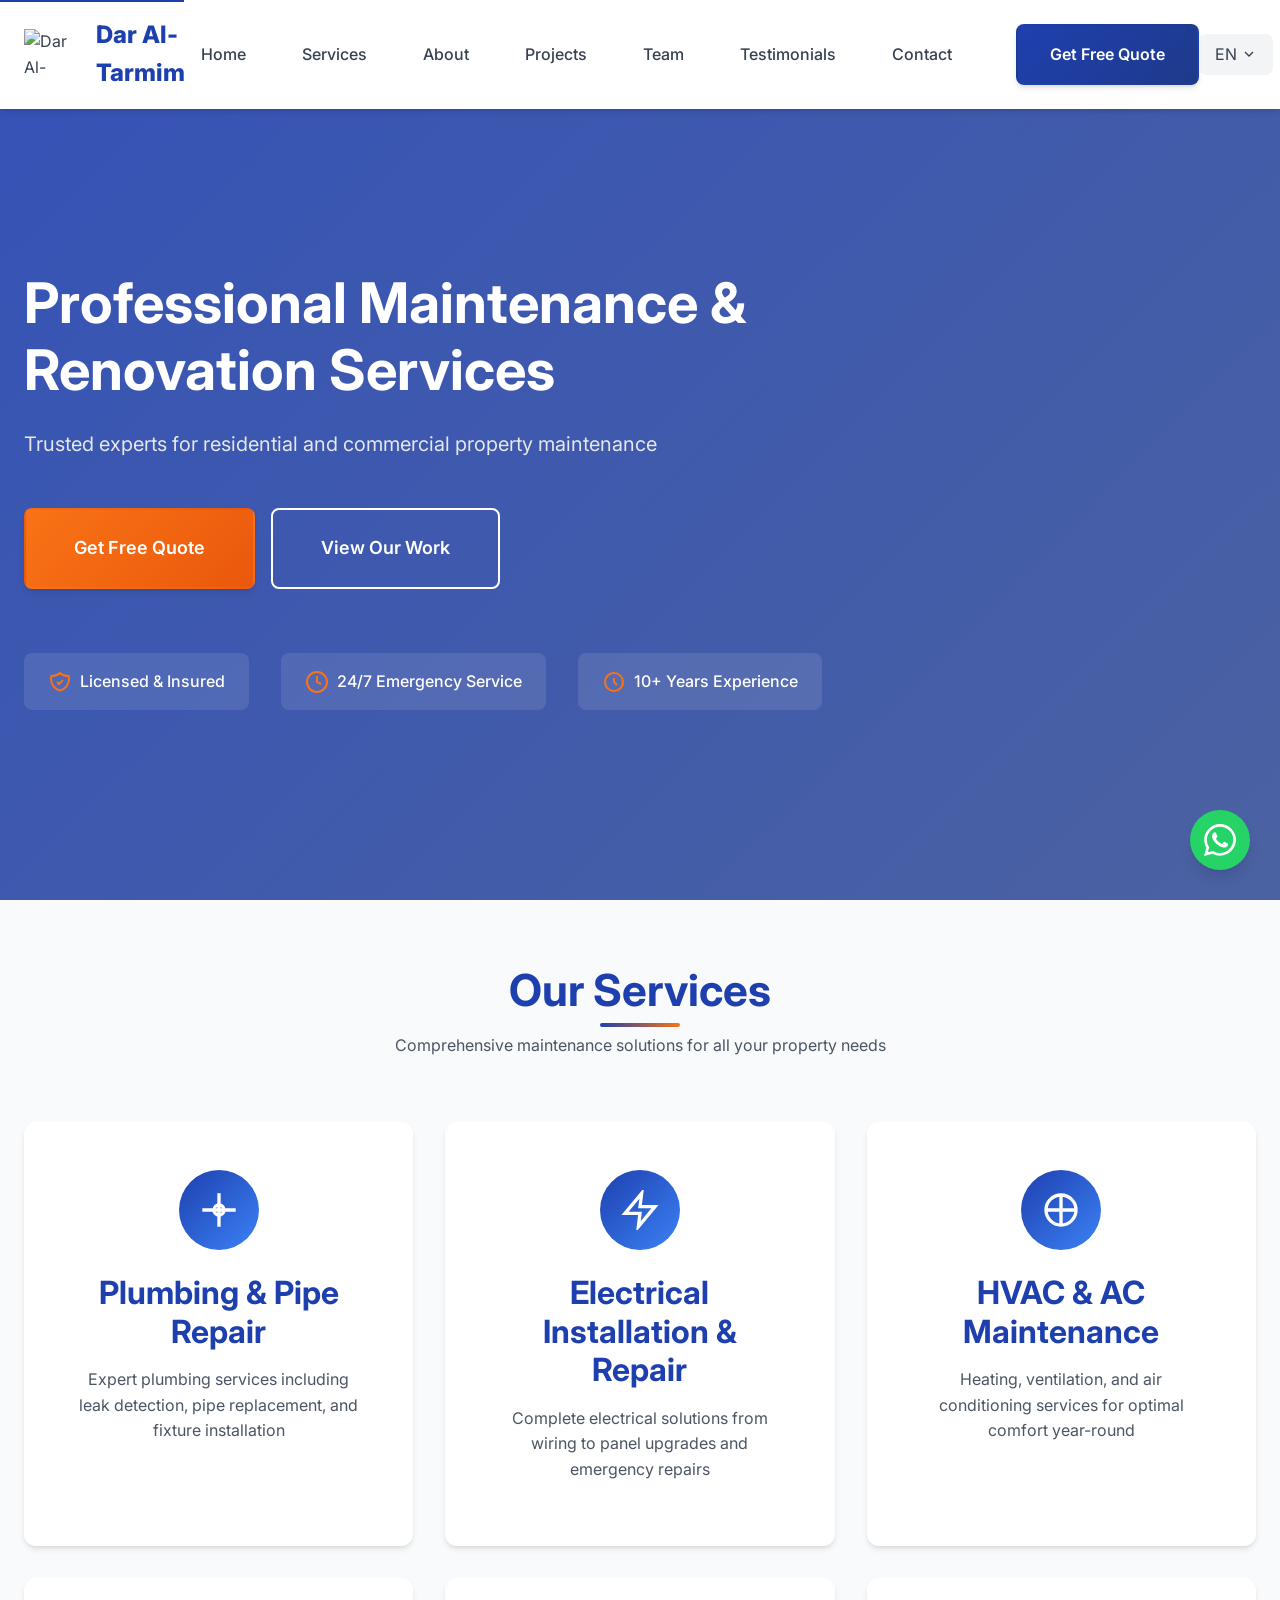
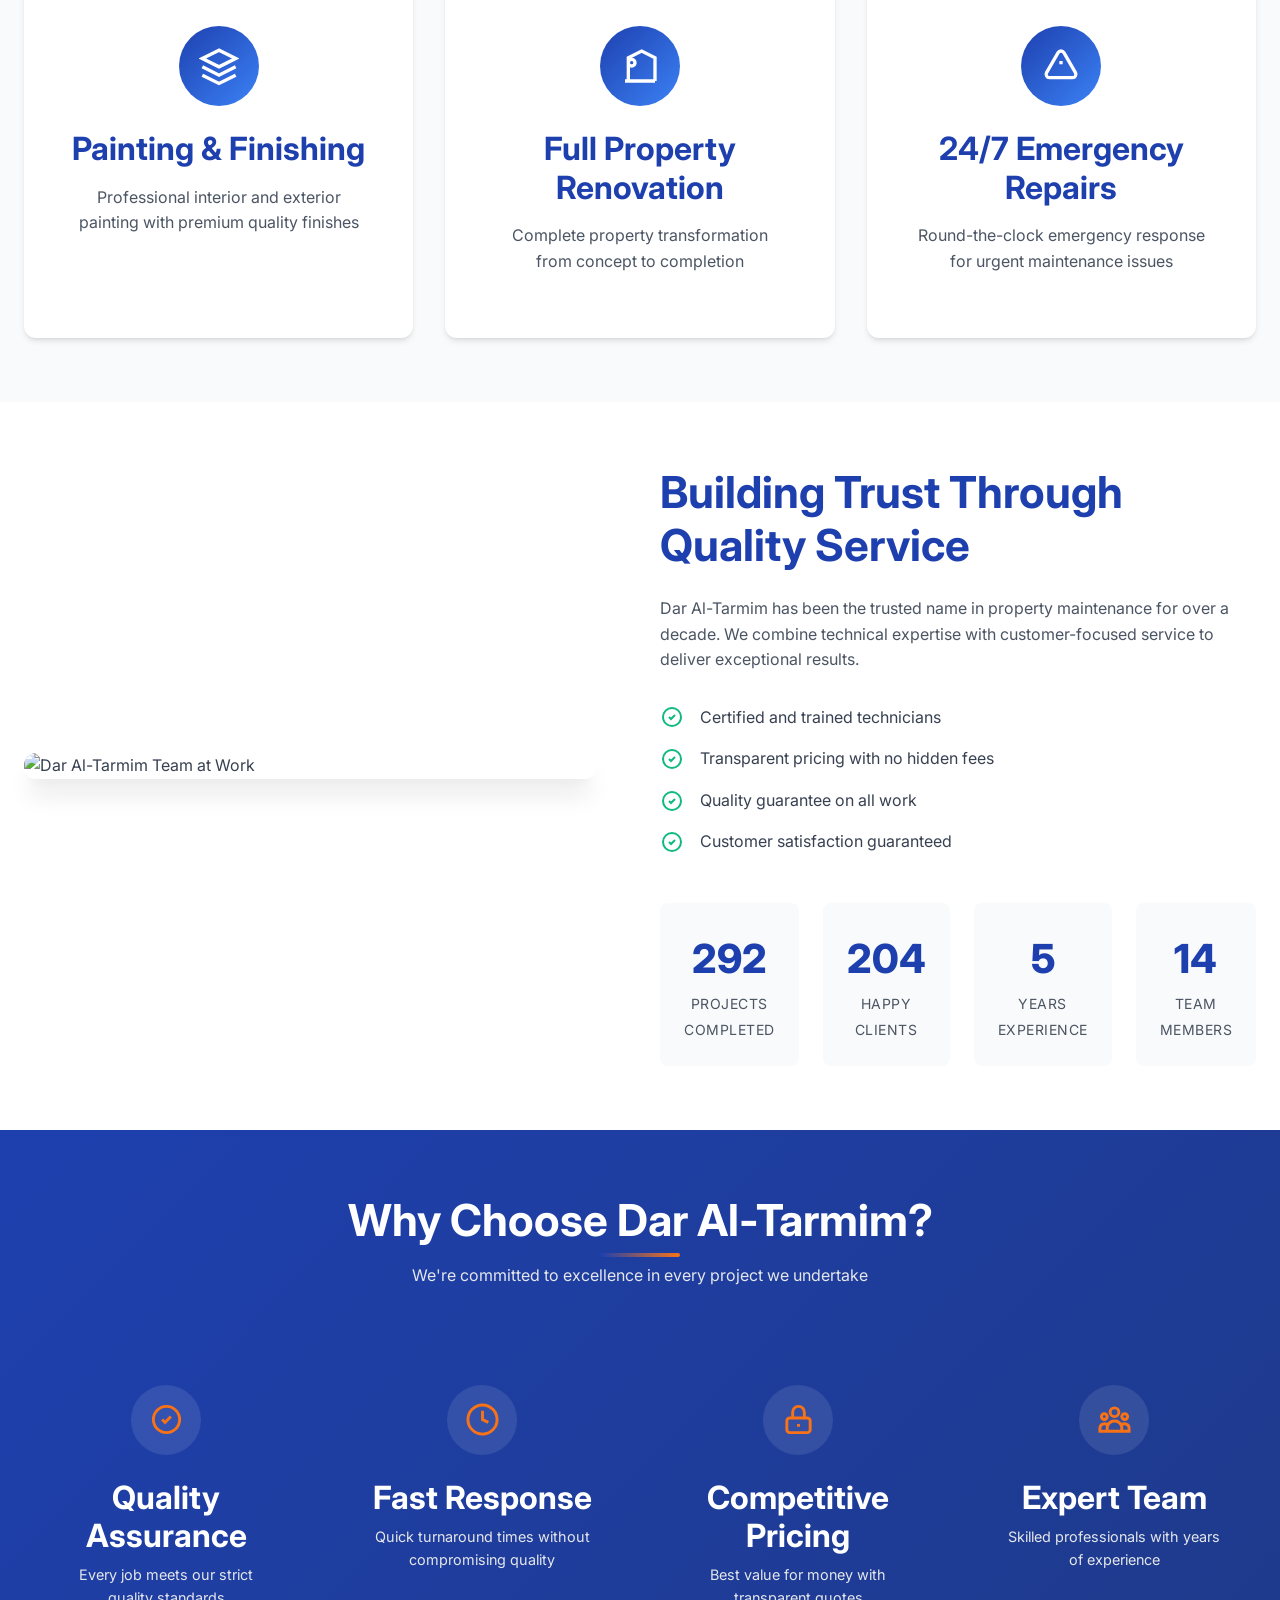
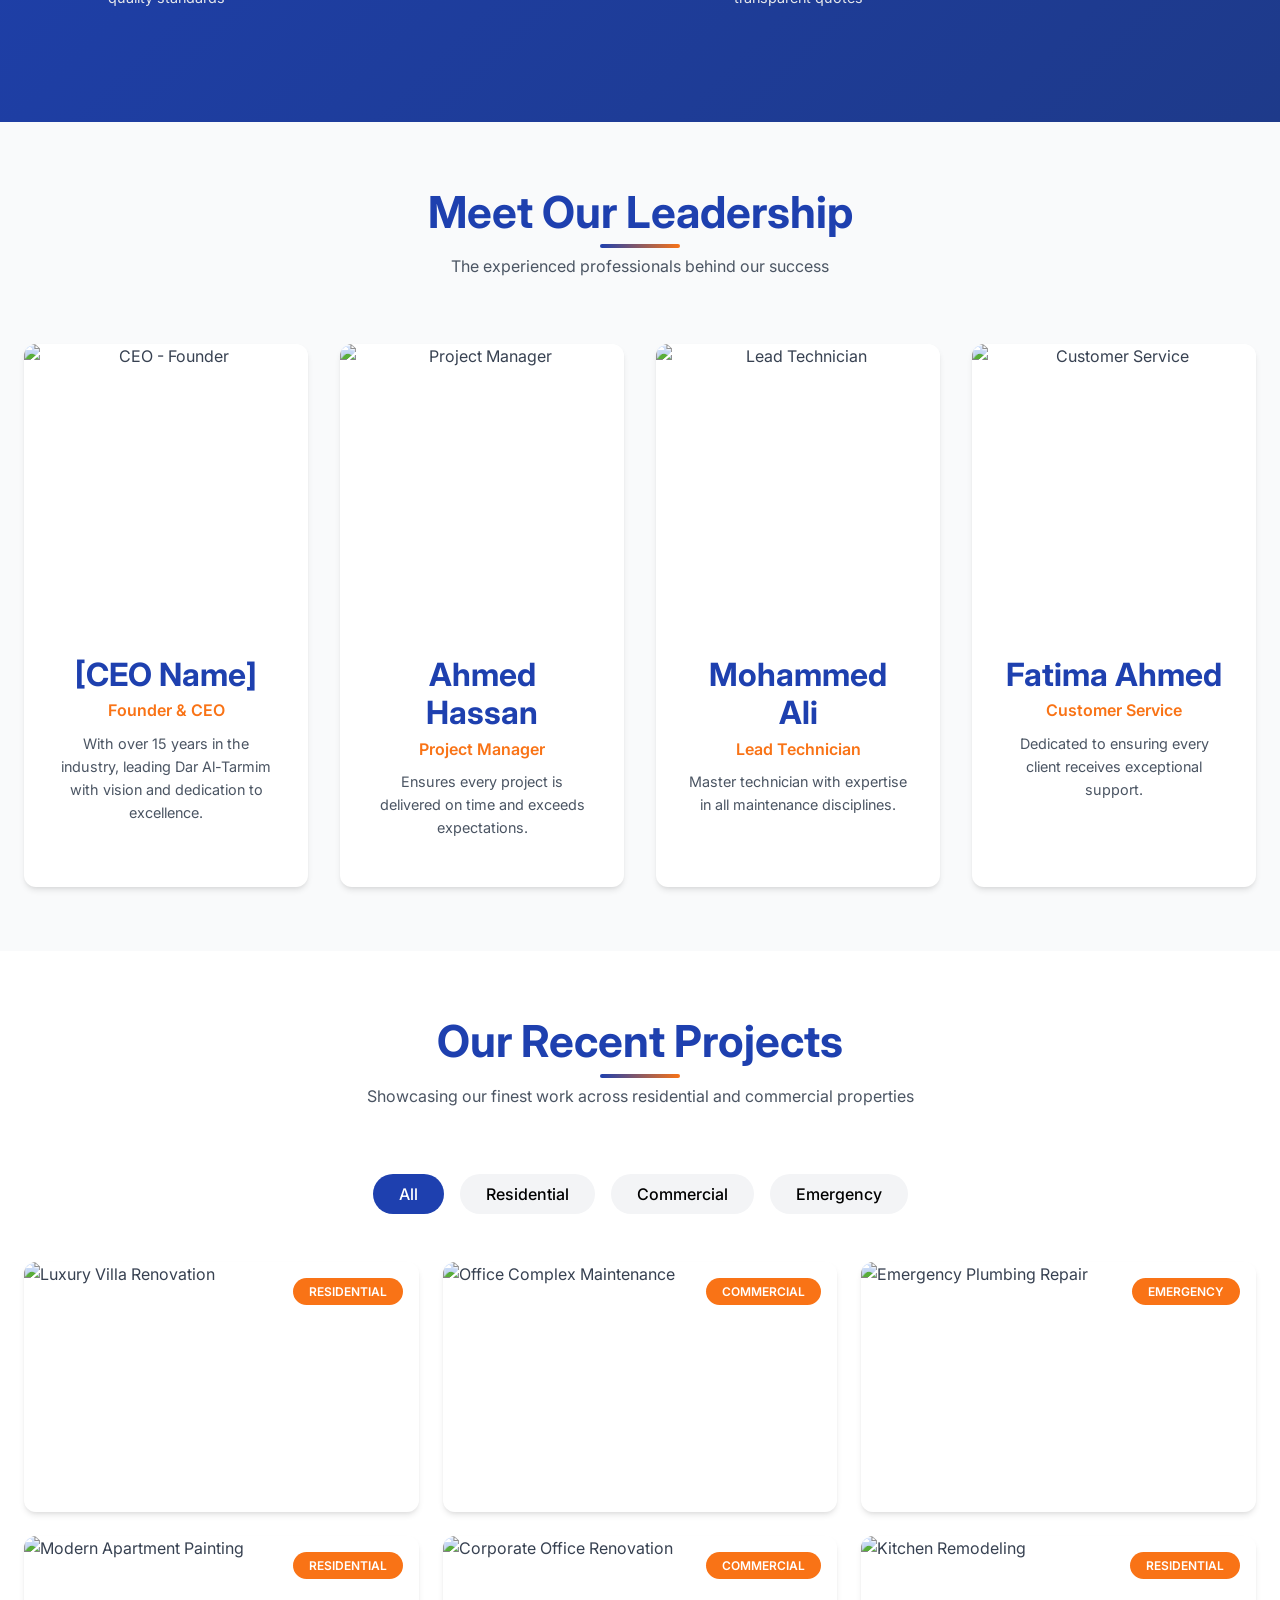
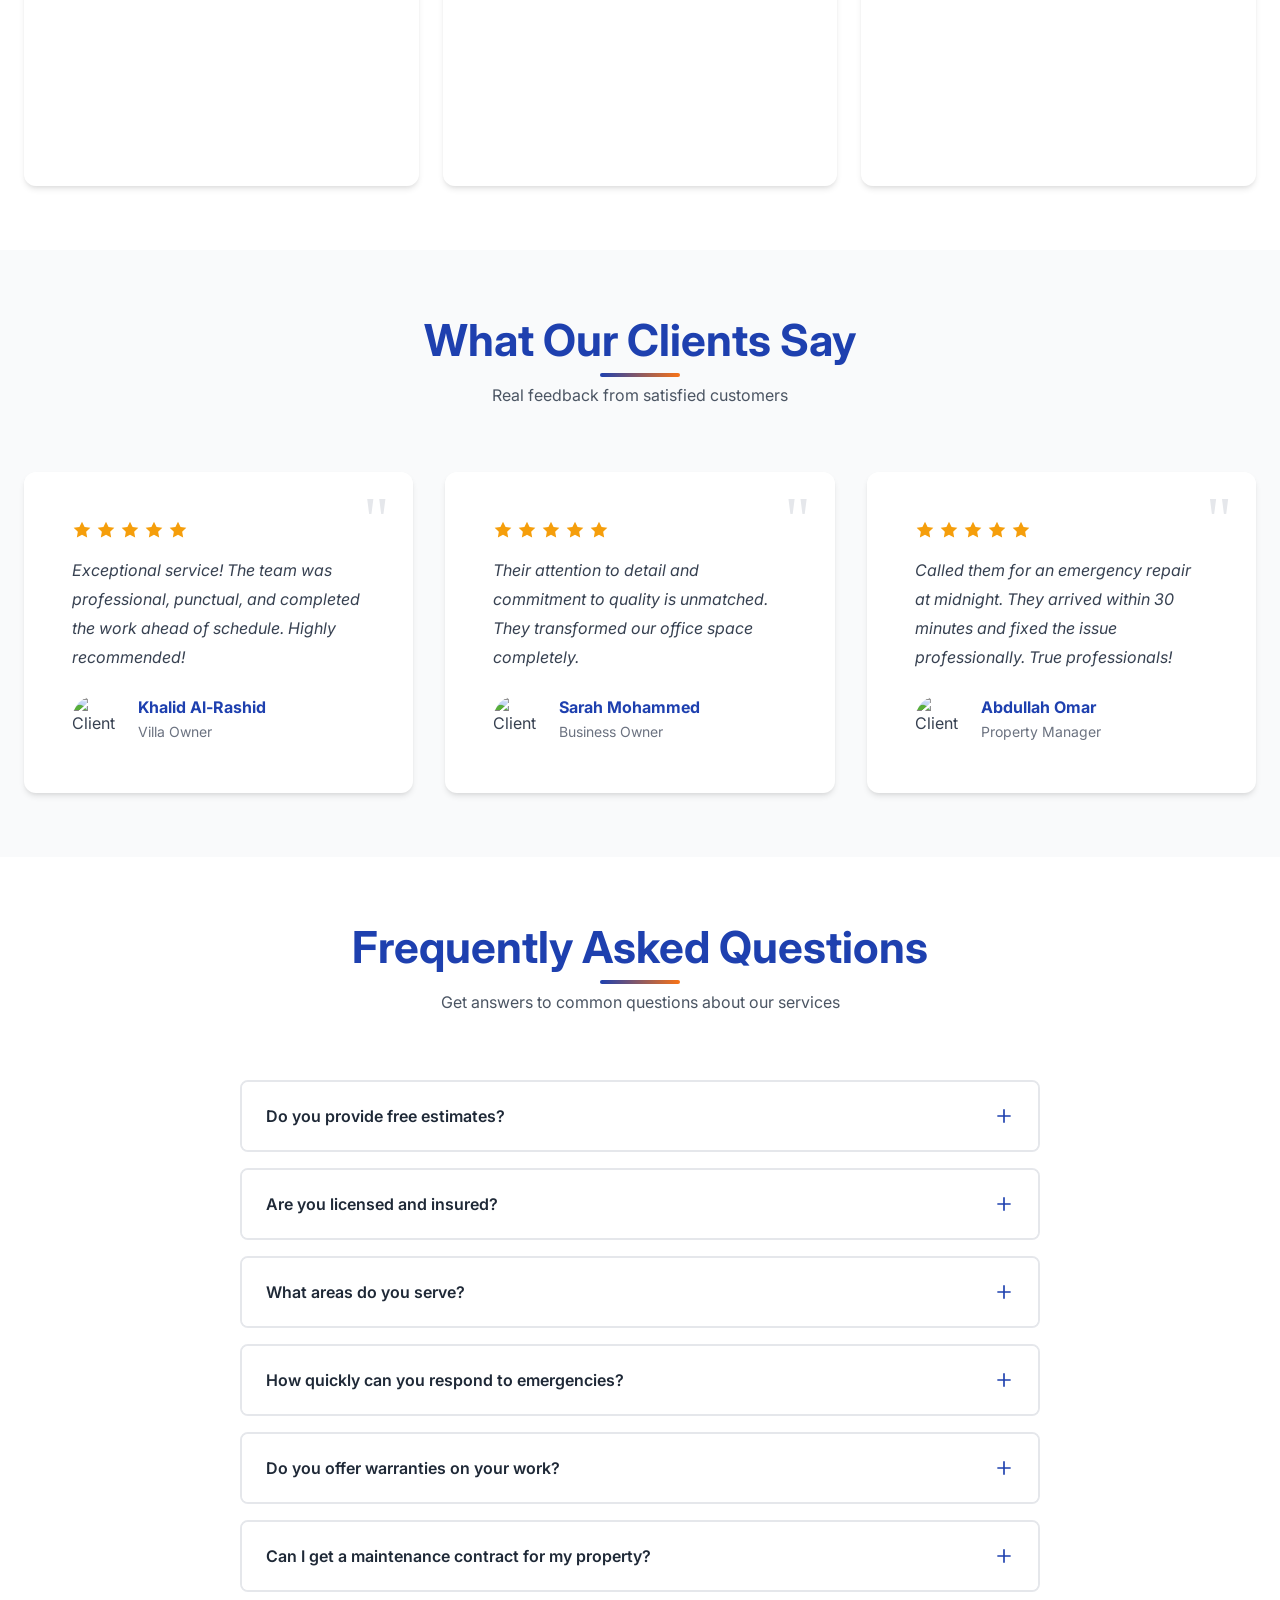
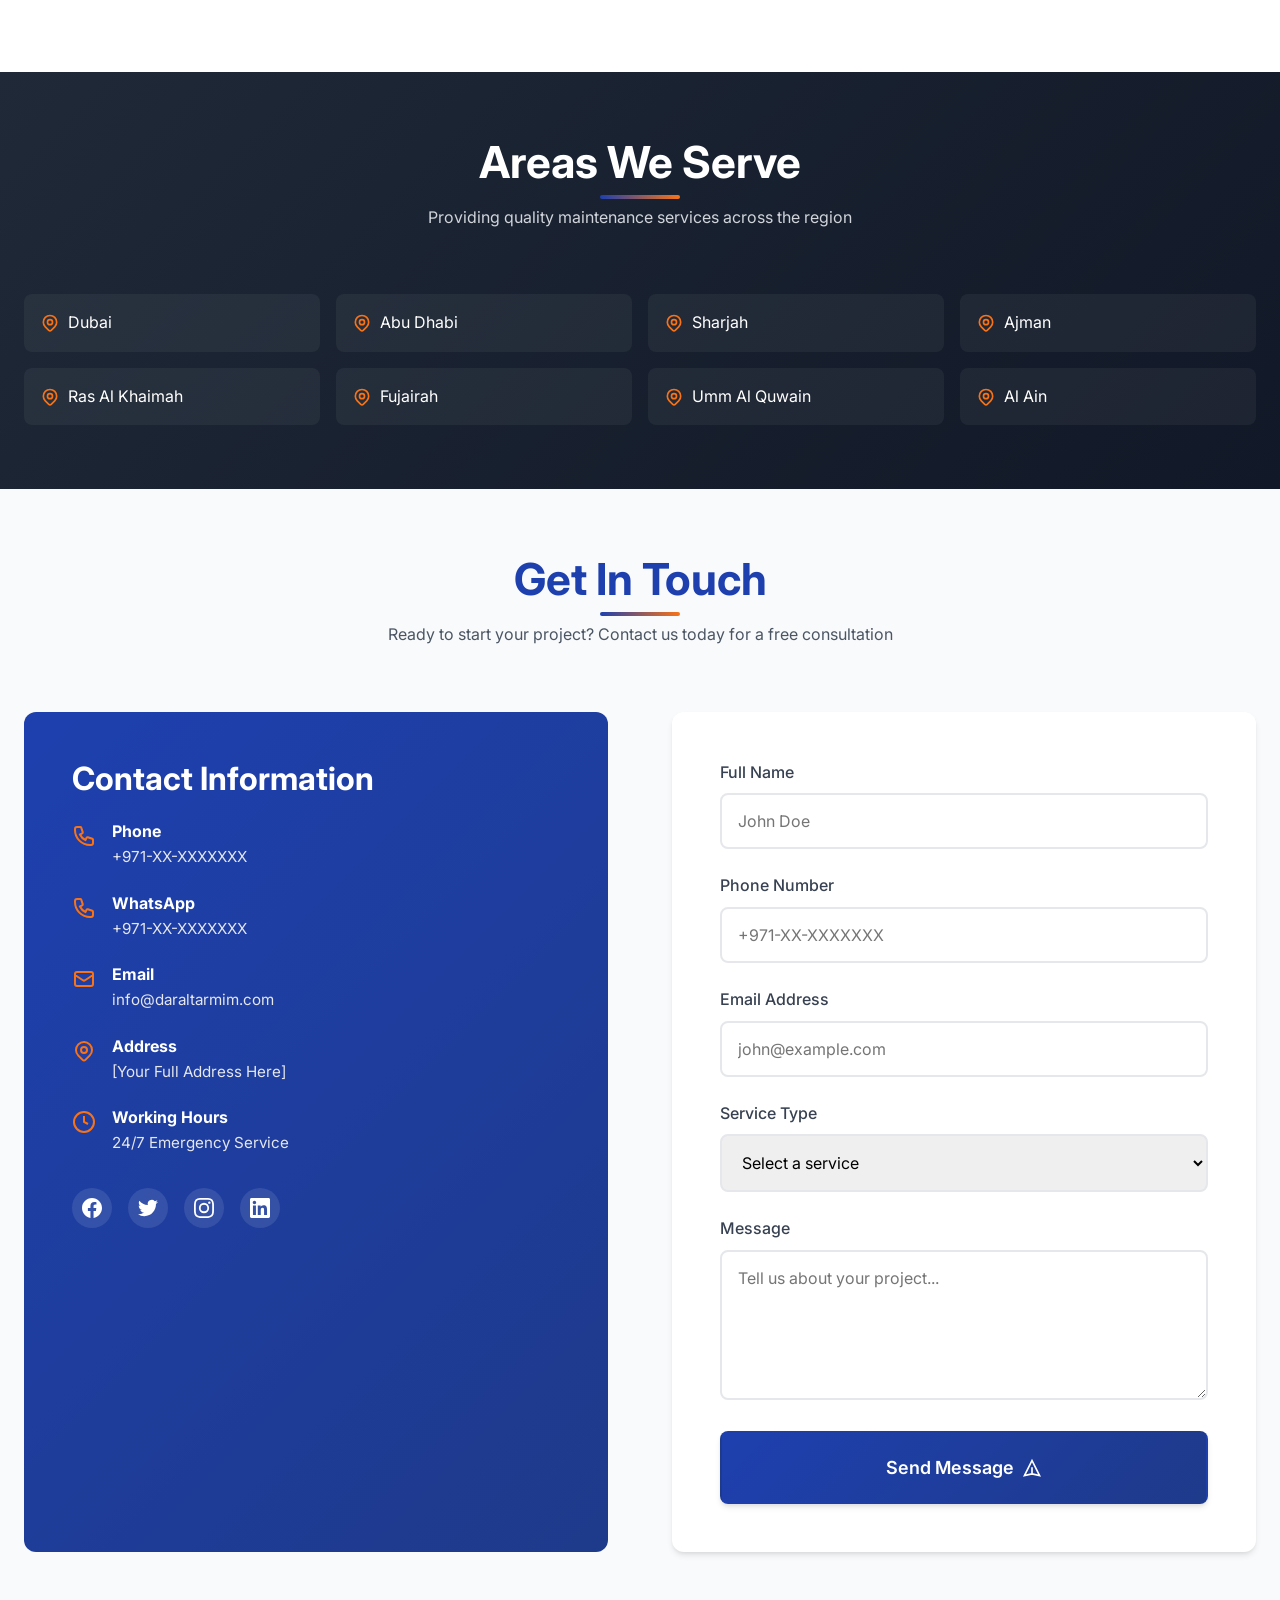
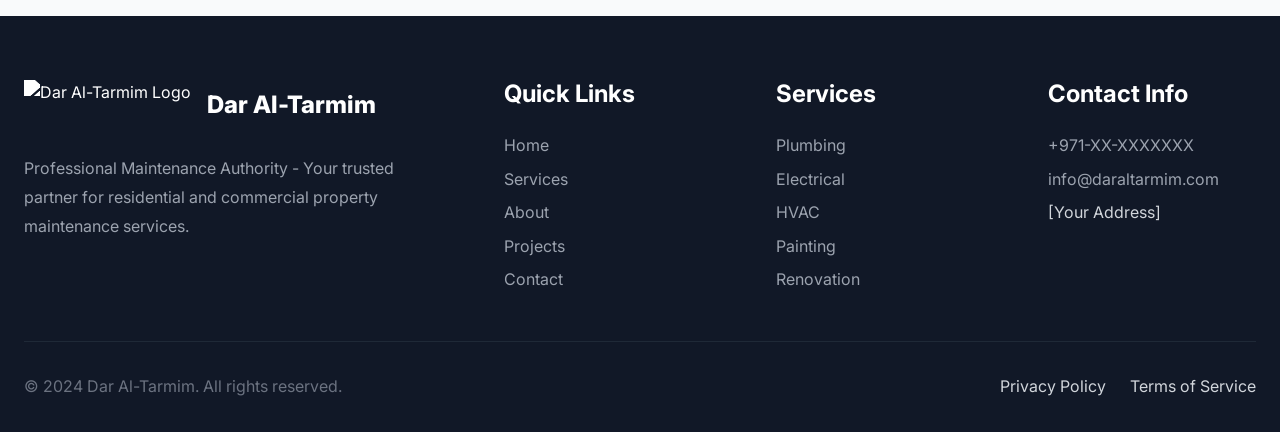
==== index.html @ 1b840344 "**Title:** Complete Dar Al-Tarmim Maintenance Website with Bilingual Support **Key features implemen" ====
<!DOCTYPE html>
<html lang="en" dir="ltr">
<head>
    <meta charset="UTF-8">
    <meta name="viewport" content="width=device-width, initial-scale=1.0">
    <meta http-equiv="X-UA-Compatible" content="IE=edge">
    
    <!-- SEO Meta Tags -->
    <title>Dar Al-Tarmim | Professional Maintenance Authority</title>
    <meta name="description" content="Expert residential & commercial maintenance services. Licensed, insured, 24/7 emergency repairs. Get your free quote today!">
    <meta name="keywords" content="maintenance, renovation, repair, plumbing, electrical, HVAC, painting, property maintenance, Dubai, UAE">
    <meta name="author" content="Dar Al-Tarmim">
    <meta name="robots" content="index, follow">
    
    <!-- Open Graph Meta Tags -->
    <meta property="og:title" content="Dar Al-Tarmim | Professional Maintenance Authority">
    <meta property="og:description" content="Expert residential & commercial maintenance services. Licensed, insured, 24/7 emergency repairs.">
    <meta property="og:type" content="website">
    <meta property="og:url" content="https://daraltarmim.com">
    <meta property="og:image" content="https://images.unsplash.com/photo-1600585154340-be6161a56a0c?w=1200">
    
    <!-- Twitter Card Meta Tags -->
    <meta name="twitter:card" content="summary_large_image">
    <meta name="twitter:title" content="Dar Al-Tarmim | Professional Maintenance Authority">
    <meta name="twitter:description" content="Expert residential & commercial maintenance services. Licensed, insured, 24/7 emergency repairs.">
    <meta name="twitter:image" content="https://images.unsplash.com/photo-1600585154340-be6161a56a0c?w=1200">
    
    <!-- Preconnect to external domains -->
    <link rel="preconnect" href="https://fonts.googleapis.com">
    <link rel="preconnect" href="https://fonts.gstatic.com" crossorigin>
    <link rel="preconnect" href="https://images.unsplash.com">
    
    <!-- Google Fonts -->
    <link href="https://fonts.googleapis.com/css2?family=Inter:wght@300;400;500;600;700;800&family=Tajawal:wght@300;400;500;700;800&display=swap" rel="stylesheet">
    
    <!-- Schema.org Structured Data -->
    <script type="application/ld+json">
    {
        "@context": "https://schema.org",
        "@type": "HomeAndConstructionBusiness",
        "name": "Dar Al-Tarmim",
        "alternateName": "Professional Maintenance Authority",
        "url": "https://daraltarmim.com",
        "logo": "https://i.postimg.cc/SxJLs3RC/Muhrobeen.png",
        "image": "https://images.unsplash.com/photo-1600585154340-be6161a56a0c?w=1200",
        "description": "Expert residential & commercial maintenance services",
        "telephone": "+971-XX-XXXXXXX",
        "address": {
            "@type": "PostalAddress",
            "streetAddress": "[Your Address]",
            "addressLocality": "Dubai",
            "addressCountry": "AE"
        },
        "openingHours": "Mo-Su 00:00-23:59",
        "priceRange": "$$"
    }
    </script>
    
    <style>
        /* ============================================
           CSS CUSTOM PROPERTIES (VARIABLES)
           ============================================ */
        :root {
            /* Colors - Professional Blue & Orange Theme */
            --primary-blue: #1e40af;
            --primary-blue-dark: #1e3a8a;
            --primary-blue-light: #3b82f6;
            --accent-orange: #f97316;
            --accent-orange-dark: #ea580c;
            --accent-orange-light: #fb923c;
            
            /* Neutrals */
            --white: #ffffff;
            --gray-50: #f9fafb;
            --gray-100: #f3f4f6;
            --gray-200: #e5e7eb;
            --gray-300: #d1d5db;
            --gray-400: #9ca3af;
            --gray-500: #6b7280;
            --gray-600: #4b5563;
            --gray-700: #374151;
            --gray-800: #1f2937;
            --gray-900: #111827;
            
            /* Semantic Colors */
            --success: #10b981;
            --warning: #f59e0b;
            --error: #ef4444;
            --info: #3b82f6;
            
            /* Typography */
            --font-en: 'Inter', system-ui, -apple-system, sans-serif;
            --font-ar: 'Tajawal', sans-serif;
            
            /* Spacing */
            --spacing-xs: 0.25rem;
            --spacing-sm: 0.5rem;
            --spacing-md: 1rem;
            --spacing-lg: 1.5rem;
            --spacing-xl: 2rem;
            --spacing-2xl: 3rem;
            --spacing-3xl: 4rem;
            
            /* Border Radius */
            --radius-sm: 0.25rem;
            --radius-md: 0.5rem;
            --radius-lg: 0.75rem;
            --radius-xl: 1rem;
            --radius-full: 9999px;
            
            /* Shadows */
            --shadow-sm: 0 1px 2px 0 rgba(0, 0, 0, 0.05);
            --shadow-md: 0 4px 6px -1px rgba(0, 0, 0, 0.1), 0 2px 4px -1px rgba(0, 0, 0, 0.06);
            --shadow-lg: 0 10px 15px -3px rgba(0, 0, 0, 0.1), 0 4px 6px -2px rgba(0, 0, 0, 0.05);
            --shadow-xl: 0 20px 25px -5px rgba(0, 0, 0, 0.1), 0 10px 10px -5px rgba(0, 0, 0, 0.04);
            
            /* Transitions */
            --transition-fast: 150ms ease;
            --transition-base: 300ms ease;
            --transition-slow: 500ms ease;
            
            /* Z-index layers */
            --z-dropdown: 1000;
            --z-sticky: 1020;
            --z-fixed: 1030;
            --z-modal-backdrop: 1040;
            --z-modal: 1050;
            --z-popover: 1060;
            --z-tooltip: 1070;
        }
        
        /* ============================================
           RESET & BASE STYLES
           ============================================ */
        *, *::before, *::after {
            box-sizing: border-box;
            margin: 0;
            padding: 0;
        }
        
        html {
            scroll-behavior: smooth;
            font-size: 16px;
            -webkit-text-size-adjust: 100%;
        }
        
        body {
            font-family: var(--font-en);
            line-height: 1.6;
            color: var(--gray-700);
            background-color: var(--white);
            overflow-x: hidden;
        }
        
        [dir="rtl"] body {
            font-family: var(--font-ar);
        }
        
        img {
            max-width: 100%;
            height: auto;
            display: block;
        }
        
        a {
            text-decoration: none;
            color: inherit;
            transition: color var(--transition-fast);
        }
        
        ul, ol {
            list-style: none;
        }
        
        button, input, textarea, select {
            font-family: inherit;
            font-size: inherit;
        }
        
        /* ============================================
           UTILITY CLASSES
           ============================================ */
        .container {
            width: 100%;
            max-width: 1280px;
            margin: 0 auto;
            padding: 0 var(--spacing-lg);
        }
        
        .section-padding {
            padding: var(--spacing-3xl) 0;
        }
        
        .text-center { text-align: center; }
        .text-left { text-align: left; }
        .text-right { text-align: right; }
        
        [dir="rtl"] .text-left { text-align: right; }
        [dir="rtl"] .text-right { text-align: left; }
        
        .flex { display: flex; }
        .flex-col { flex-direction: column; }
        .items-center { align-items: center; }
        .justify-center { justify-content: center; }
        .justify-between { justify-content: space-between; }
        .gap-sm { gap: var(--spacing-sm); }
        .gap-md { gap: var(--spacing-md); }
        .gap-lg { gap: var(--spacing-lg); }
        .gap-xl { gap: var(--spacing-xl); }
        
        .grid { display: grid; }
        .grid-cols-1 { grid-template-columns: repeat(1, 1fr); }
        .grid-cols-2 { grid-template-columns: repeat(2, 1fr); }
        .grid-cols-3 { grid-template-columns: repeat(3, 1fr); }
        .grid-cols-4 { grid-template-columns: repeat(4, 1fr); }
        
        @media (min-width: 768px) {
            .md\:grid-cols-2 { grid-template-columns: repeat(2, 1fr); }
            .md\:grid-cols-3 { grid-template-columns: repeat(3, 1fr); }
        }
        
        @media (min-width: 1024px) {
            .lg\:grid-cols-3 { grid-template-columns: repeat(3, 1fr); }
            .lg\:grid-cols-4 { grid-template-columns: repeat(4, 1fr); }
        }
        
        /* ============================================
           TYPOGRAPHY
           ============================================ */
        h1, h2, h3, h4, h5, h6 {
            font-weight: 700;
            line-height: 1.2;
            color: var(--gray-900);
            margin-bottom: var(--spacing-md);
        }
        
        h1 { font-size: clamp(2rem, 5vw, 3.5rem); }
        h2 { font-size: clamp(1.75rem, 4vw, 2.75rem); }
        h3 { font-size: clamp(1.5rem, 3vw, 2rem); }
        h4 { font-size: clamp(1.25rem, 2vw, 1.5rem); }
        
        p {
            margin-bottom: var(--spacing-md);
            color: var(--gray-600);
        }
        
        .section-title {
            text-align: center;
            margin-bottom: var(--spacing-3xl);
        }
        
        .section-title h2 {
            color: var(--primary-blue);
            position: relative;
            display: inline-block;
        }
        
        .section-title h2::after {
            content: '';
            position: absolute;
            bottom: -10px;
            left: 50%;
            transform: translateX(-50%);
            width: 80px;
            height: 4px;
            background: linear-gradient(90deg, var(--primary-blue), var(--accent-orange));
            border-radius: var(--radius-full);
        }
        
        [dir="rtl"] .section-title h2::after {
            left: 50%;
            transform: translateX(-50%);
        }
        
        /* ============================================
           BUTTONS
           ============================================ */
        .btn {
            display: inline-flex;
            align-items: center;
            justify-content: center;
            gap: var(--spacing-sm);
            padding: var(--spacing-md) var(--spacing-xl);
            font-weight: 600;
            border-radius: var(--radius-md);
            border: 2px solid transparent;
            cursor: pointer;
            transition: all var(--transition-base);
            white-space: nowrap;
        }
        
        .btn-primary {
            background: linear-gradient(135deg, var(--primary-blue), var(--primary-blue-dark));
            color: var(--white);
            box-shadow: var(--shadow-md);
        }
        
        .btn-primary:hover {
            background: linear-gradient(135deg, var(--primary-blue-dark), var(--primary-blue));
            transform: translateY(-2px);
            box-shadow: var(--shadow-lg);
        }
        
        .btn-secondary {
            background: linear-gradient(135deg, var(--accent-orange), var(--accent-orange-dark));
            color: var(--white);
            box-shadow: var(--shadow-md);
        }
        
        .btn-secondary:hover {
            background: linear-gradient(135deg, var(--accent-orange-dark), var(--accent-orange));
            transform: translateY(-2px);
            box-shadow: var(--shadow-lg);
        }
        
        .btn-outline {
            background: transparent;
            border-color: var(--white);
            color: var(--white);
        }
        
        .btn-outline:hover {
            background: var(--white);
            color: var(--primary-blue);
        }
        
        .btn-lg {
            padding: var(--spacing-lg) var(--spacing-2xl);
            font-size: 1.125rem;
        }
        
        /* ============================================
           HEADER & NAVIGATION
           ============================================ */
        .header {
            position: fixed;
            top: 0;
            left: 0;
            right: 0;
            z-index: var(--z-sticky);
            background: var(--white);
            box-shadow: var(--shadow-md);
            transition: all var(--transition-base);
        }
        
        .header.scrolled {
            box-shadow: var(--shadow-lg);
        }
        
        .nav-container {
            display: flex;
            align-items: center;
            justify-content: space-between;
            padding: var(--spacing-md) var(--spacing-lg);
            max-width: 1280px;
            margin: 0 auto;
        }
        
        .logo {
            display: flex;
            align-items: center;
            gap: var(--spacing-md);
        }
        
        .logo img {
            height: 50px;
            width: auto;
        }
        
        .logo-text {
            font-size: 1.5rem;
            font-weight: 800;
            color: var(--primary-blue);
        }
        
        .nav-menu {
            display: flex;
            align-items: center;
            gap: var(--spacing-lg);
        }
        
        .nav-link {
            font-weight: 500;
            color: var(--gray-700);
            padding: var(--spacing-sm) var(--spacing-md);
            border-radius: var(--radius-md);
            transition: all var(--transition-fast);
        }
        
        .nav-link:hover {
            color: var(--primary-blue);
            background: var(--gray-100);
        }
        
        .nav-cta {
            margin-inline-start: var(--spacing-lg);
        }
        
        .lang-switch {
            display: flex;
            align-items: center;
            gap: var(--spacing-xs);
            padding: var(--spacing-sm) var(--spacing-md);
            background: var(--gray-100);
            border-radius: var(--radius-md);
            cursor: pointer;
            transition: all var(--transition-fast);
        }
        
        .lang-switch:hover {
            background: var(--gray-200);
        }
        
        .lang-switch.active {
            background: var(--primary-blue);
            color: var(--white);
        }
        
        .hamburger {
            display: none;
            flex-direction: column;
            gap: 5px;
            padding: var(--spacing-sm);
            cursor: pointer;
            background: none;
            border: none;
        }
        
        .hamburger span {
            display: block;
            width: 25px;
            height: 3px;
            background: var(--gray-700);
            border-radius: var(--radius-full);
            transition: all var(--transition-fast);
        }
        
        .hamburger.active span:nth-child(1) {
            transform: rotate(45deg) translate(5px, 5px);
        }
        
        .hamburger.active span:nth-child(2) {
            opacity: 0;
        }
        
        .hamburger.active span:nth-child(3) {
            transform: rotate(-45deg) translate(7px, -6px);
        }
        
        /* Mobile Menu */
        @media (max-width: 1024px) {
            .hamburger {
                display: flex;
            }
            
            .nav-menu {
                position: fixed;
                top: 80px;
                left: 0;
                right: 0;
                background: var(--white);
                flex-direction: column;
                padding: var(--spacing-xl);
                box-shadow: var(--shadow-lg);
                transform: translateY(-100%);
                opacity: 0;
                visibility: hidden;
                transition: all var(--transition-base);
            }
            
            .nav-menu.active {
                transform: translateY(0);
                opacity: 1;
                visibility: visible;
            }
            
            .nav-cta {
                margin-inline-start: 0;
                margin-top: var(--spacing-md);
            }
        }
        
        /* ============================================
           HERO SECTION
           ============================================ */
        .hero {
            position: relative;
            min-height: 100vh;
            display: flex;
            align-items: center;
            background: linear-gradient(135deg, rgba(30, 64, 175, 0.9), rgba(30, 58, 138, 0.8)),
                        url('https://images.unsplash.com/photo-1600585154340-be6161a56a0c?w=1200') center/cover no-repeat;
            background-attachment: fixed;
            color: var(--white);
            padding-top: 80px;
        }
        
        .hero-content {
            max-width: 800px;
            padding: var(--spacing-3xl) 0;
        }
        
        .hero h1 {
            color: var(--white);
            margin-bottom: var(--spacing-lg);
            animation: fadeInUp 0.8s ease-out;
        }
        
        .hero p {
            color: var(--gray-200);
            font-size: 1.25rem;
            margin-bottom: var(--spacing-2xl);
            animation: fadeInUp 0.8s ease-out 0.2s both;
        }
        
        .hero-buttons {
            display: flex;
            gap: var(--spacing-md);
            flex-wrap: wrap;
            animation: fadeInUp 0.8s ease-out 0.4s both;
        }
        
        .trust-badges {
            display: flex;
            gap: var(--spacing-xl);
            margin-top: var(--spacing-3xl);
            flex-wrap: wrap;
            animation: fadeInUp 0.8s ease-out 0.6s both;
        }
        
        .trust-badge {
            display: flex;
            align-items: center;
            gap: var(--spacing-sm);
            background: rgba(255, 255, 255, 0.1);
            padding: var(--spacing-md) var(--spacing-lg);
            border-radius: var(--radius-md);
            backdrop-filter: blur(10px);
        }
        
        .trust-badge svg {
            width: 24px;
            height: 24px;
            color: var(--accent-orange);
        }
        
        .trust-badge span {
            font-weight: 500;
            color: var(--white);
        }
        
        @keyframes fadeInUp {
            from {
                opacity: 0;
                transform: translateY(30px);
            }
            to {
                opacity: 1;
                transform: translateY(0);
            }
        }
        
        /* ============================================
           SERVICES SECTION
           ============================================ */
        .services {
            background: var(--gray-50);
        }
        
        .service-card {
            background: var(--white);
            padding: var(--spacing-2xl);
            border-radius: var(--radius-lg);
            box-shadow: var(--shadow-md);
            transition: all var(--transition-base);
            text-align: center;
        }
        
        .service-card:hover {
            transform: translateY(-10px);
            box-shadow: var(--shadow-xl);
        }
        
        .service-icon {
            width: 80px;
            height: 80px;
            margin: 0 auto var(--spacing-lg);
            background: linear-gradient(135deg, var(--primary-blue), var(--primary-blue-light));
            border-radius: var(--radius-full);
            display: flex;
            align-items: center;
            justify-content: center;
        }
        
        .service-icon svg {
            width: 40px;
            height: 40px;
            color: var(--white);
        }
        
        .service-card h3 {
            color: var(--primary-blue);
            margin-bottom: var(--spacing-md);
        }
        
        /* ============================================
           ABOUT SECTION
           ============================================ */
        .about-grid {
            display: grid;
            grid-template-columns: 1fr 1fr;
            gap: var(--spacing-3xl);
            align-items: center;
        }
        
        .about-image {
            position: relative;
            border-radius: var(--radius-lg);
            overflow: hidden;
            box-shadow: var(--shadow-xl);
        }
        
        .about-image img {
            width: 100%;
            height: auto;
            transition: transform var(--transition-slow);
        }
        
        .about-image:hover img {
            transform: scale(1.05);
        }
        
        .about-content h2 {
            color: var(--primary-blue);
            margin-bottom: var(--spacing-lg);
        }
        
        .about-features {
            display: grid;
            gap: var(--spacing-md);
            margin: var(--spacing-xl) 0;
        }
        
        .about-feature {
            display: flex;
            align-items: center;
            gap: var(--spacing-md);
        }
        
        .about-feature svg {
            width: 24px;
            height: 24px;
            color: var(--success);
            flex-shrink: 0;
        }
        
        .stats-grid {
            display: grid;
            grid-template-columns: repeat(4, 1fr);
            gap: var(--spacing-lg);
            margin-top: var(--spacing-2xl);
        }
        
        .stat-item {
            text-align: center;
            padding: var(--spacing-lg);
            background: var(--gray-50);
            border-radius: var(--radius-md);
        }
        
        .stat-number {
            font-size: 2.5rem;
            font-weight: 800;
            color: var(--primary-blue);
            display: block;
        }
        
        .stat-label {
            color: var(--gray-600);
            font-size: 0.875rem;
            text-transform: uppercase;
            letter-spacing: 0.5px;
        }
        
        @media (max-width: 768px) {
            .about-grid {
                grid-template-columns: 1fr;
            }
            
            .stats-grid {
                grid-template-columns: repeat(2, 1fr);
            }
        }
        
        /* ============================================
           WHY CHOOSE US SECTION
           ============================================ */
        .why-choose-us {
            background: linear-gradient(135deg, var(--primary-blue), var(--primary-blue-dark));
            color: var(--white);
        }
        
        .why-choose-us .section-title h2 {
            color: var(--white);
        }
        
        .why-choose-us p {
            color: var(--gray-200);
        }
        
        .features-grid {
            display: grid;
            grid-template-columns: repeat(4, 1fr);
            gap: var(--spacing-xl);
        }
        
        .feature-card {
            text-align: center;
            padding: var(--spacing-xl);
        }
        
        .feature-icon {
            width: 70px;
            height: 70px;
            margin: 0 auto var(--spacing-lg);
            background: rgba(255, 255, 255, 0.1);
            border-radius: var(--radius-full);
            display: flex;
            align-items: center;
            justify-content: center;
        }
        
        .feature-icon svg {
            width: 35px;
            height: 35px;
            color: var(--accent-orange);
        }
        
        .feature-card h3 {
            color: var(--white);
            margin-bottom: var(--spacing-sm);
        }
        
        .feature-card p {
            color: var(--gray-200);
            font-size: 0.9rem;
        }
        
        @media (max-width: 1024px) {
            .features-grid {
                grid-template-columns: repeat(2, 1fr);
            }
        }
        
        @media (max-width: 640px) {
            .features-grid {
                grid-template-columns: 1fr;
            }
        }
        
        /* ============================================
           TEAM SECTION
           ============================================ */
        .team {
            background: var(--gray-50);
        }
        
        .team-grid {
            display: grid;
            grid-template-columns: repeat(4, 1fr);
            gap: var(--spacing-xl);
        }
        
        .team-card {
            background: var(--white);
            border-radius: var(--radius-lg);
            overflow: hidden;
            box-shadow: var(--shadow-md);
            transition: all var(--transition-base);
            text-align: center;
        }
        
        .team-card:hover {
            transform: translateY(-5px);
            box-shadow: var(--shadow-xl);
        }
        
        .team-photo {
            width: 100%;
            height: 280px;
            object-fit: cover;
        }
        
        .team-info {
            padding: var(--spacing-xl);
        }
        
        .team-info h3 {
            color: var(--primary-blue);
            margin-bottom: var(--spacing-xs);
        }
        
        .team-role {
            color: var(--accent-orange);
            font-weight: 600;
            margin-bottom: var(--spacing-sm);
        }
        
        .team-bio {
            color: var(--gray-600);
            font-size: 0.9rem;
        }
        
        @media (max-width: 1024px) {
            .team-grid {
                grid-template-columns: repeat(2, 1fr);
            }
        }
        
        @media (max-width: 640px) {
            .team-grid {
                grid-template-columns: 1fr;
            }
        }
        
        /* ============================================
           PROJECTS/GALLERY SECTION
           ============================================ */
        .projects-filter {
            display: flex;
            justify-content: center;
            gap: var(--spacing-md);
            margin-bottom: var(--spacing-2xl);
            flex-wrap: wrap;
        }
        
        .filter-btn {
            padding: var(--spacing-sm) var(--spacing-lg);
            background: var(--gray-100);
            border: 2px solid transparent;
            border-radius: var(--radius-full);
            font-weight: 500;
            cursor: pointer;
            transition: all var(--transition-fast);
        }
        
        .filter-btn:hover,
        .filter-btn.active {
            background: var(--primary-blue);
            color: var(--white);
        }
        
        .projects-grid {
            display: grid;
            grid-template-columns: repeat(3, 1fr);
            gap: var(--spacing-lg);
        }
        
        .project-card {
            position: relative;
            border-radius: var(--radius-lg);
            overflow: hidden;
            box-shadow: var(--shadow-md);
            cursor: pointer;
        }
        
        .project-card img {
            width: 100%;
            height: 250px;
            object-fit: cover;
            transition: transform var(--transition-slow);
        }
        
        .project-card:hover img {
            transform: scale(1.1);
        }
        
        .project-overlay {
            position: absolute;
            bottom: 0;
            left: 0;
            right: 0;
            background: linear-gradient(transparent, rgba(0, 0, 0, 0.8));
            padding: var(--spacing-xl);
            color: var(--white);
            transform: translateY(100%);
            transition: transform var(--transition-base);
        }
        
        .project-card:hover .project-overlay {
            transform: translateY(0);
        }
        
        .project-overlay h3 {
            color: var(--white);
            margin-bottom: var(--spacing-xs);
        }
        
        .project-overlay p {
            color: var(--gray-300);
            font-size: 0.9rem;
            margin: 0;
        }
        
        .project-category {
            position: absolute;
            top: var(--spacing-md);
            right: var(--spacing-md);
            background: var(--accent-orange);
            color: var(--white);
            padding: var(--spacing-xs) var(--spacing-md);
            border-radius: var(--radius-full);
            font-size: 0.75rem;
            font-weight: 600;
            text-transform: uppercase;
        }
        
        [dir="rtl"] .project-category {
            right: auto;
            left: var(--spacing-md);
        }
        
        @media (max-width: 1024px) {
            .projects-grid {
                grid-template-columns: repeat(2, 1fr);
            }
        }
        
        @media (max-width: 640px) {
            .projects-grid {
                grid-template-columns: 1fr;
            }
        }
        
        /* ============================================
           TESTIMONIALS SECTION
           ============================================ */
        .testimonials {
            background: var(--gray-50);
        }
        
        .testimonials-slider {
            display: grid;
            grid-template-columns: repeat(3, 1fr);
            gap: var(--spacing-xl);
        }
        
        .testimonial-card {
            background: var(--white);
            padding: var(--spacing-2xl);
            border-radius: var(--radius-lg);
            box-shadow: var(--shadow-md);
            position: relative;
        }
        
        .testimonial-card::before {
            content: '"';
            position: absolute;
            top: var(--spacing-md);
            right: var(--spacing-lg);
            font-size: 4rem;
            color: var(--gray-200);
            font-family: Georgia, serif;
            line-height: 1;
        }
        
        [dir="rtl"] .testimonial-card::before {
            right: auto;
            left: var(--spacing-lg);
        }
        
        .testimonial-rating {
            display: flex;
            gap: var(--spacing-xs);
            margin-bottom: var(--spacing-md);
        }
        
        .testimonial-rating svg {
            width: 20px;
            height: 20px;
            color: var(--warning);
        }
        
        .testimonial-text {
            color: var(--gray-700);
            font-style: italic;
            margin-bottom: var(--spacing-lg);
            line-height: 1.8;
        }
        
        .testimonial-author {
            display: flex;
            align-items: center;
            gap: var(--spacing-md);
        }
        
        .testimonial-avatar {
            width: 50px;
            height: 50px;
            border-radius: var(--radius-full);
            object-fit: cover;
        }
        
        .testimonial-info h4 {
            color: var(--primary-blue);
            margin-bottom: var(--spacing-xs);
            font-size: 1rem;
        }
        
        .testimonial-info p {
            color: var(--gray-500);
            font-size: 0.875rem;
            margin: 0;
        }
        
        @media (max-width: 1024px) {
            .testimonials-slider {
                grid-template-columns: 1fr;
            }
        }
        
        /* ============================================
           FAQ SECTION
           ============================================ */
        .faq {
            background: var(--white);
        }
        
        .faq-list {
            max-width: 800px;
            margin: 0 auto;
        }
        
        .faq-item {
            border: 2px solid var(--gray-200);
            border-radius: var(--radius-md);
            margin-bottom: var(--spacing-md);
            overflow: hidden;
        }
        
        .faq-question {
            width: 100%;
            padding: var(--spacing-lg);
            background: var(--white);
            border: none;
            text-align: left;
            font-weight: 600;
            color: var(--gray-800);
            cursor: pointer;
            display: flex;
            justify-content: space-between;
            align-items: center;
            transition: all var(--transition-fast);
        }
        
        [dir="rtl"] .faq-question {
            text-align: right;
        }
        
        .faq-question:hover {
            background: var(--gray-50);
        }
        
        .faq-question svg {
            width: 20px;
            height: 20px;
            color: var(--primary-blue);
            transition: transform var(--transition-fast);
        }
        
        .faq-question.active svg {
            transform: rotate(45deg);
        }
        
        .faq-answer {
            max-height: 0;
            overflow: hidden;
            transition: max-height var(--transition-base);
        }
        
        .faq-answer-content {
            padding: 0 var(--spacing-lg) var(--spacing-lg);
            color: var(--gray-600);
            line-height: 1.8;
        }
        
        .faq-item.active .faq-answer {
            max-height: 500px;
        }
        
        /* ============================================
           SERVICE AREA SECTION
           ============================================ */
        .service-area {
            background: linear-gradient(135deg, var(--gray-800), var(--gray-900));
            color: var(--white);
        }
        
        .service-area .section-title h2 {
            color: var(--white);
        }
        
        .service-area p {
            color: var(--gray-300);
        }
        
        .areas-grid {
            display: grid;
            grid-template-columns: repeat(4, 1fr);
            gap: var(--spacing-md);
        }
        
        .area-item {
            display: flex;
            align-items: center;
            gap: var(--spacing-sm);
            padding: var(--spacing-md);
            background: rgba(255, 255, 255, 0.05);
            border-radius: var(--radius-md);
        }
        
        .area-item svg {
            width: 20px;
            height: 20px;
            color: var(--accent-orange);
        }
        
        @media (max-width: 1024px) {
            .areas-grid {
                grid-template-columns: repeat(2, 1fr);
            }
        }
        
        @media (max-width: 640px) {
            .areas-grid {
                grid-template-columns: 1fr;
            }
        }
        
        /* ============================================
           CONTACT SECTION
           ============================================ */
        .contact {
            background: var(--gray-50);
        }
        
        .contact-grid {
            display: grid;
            grid-template-columns: 1fr 1fr;
            gap: var(--spacing-3xl);
        }
        
        .contact-info {
            padding: var(--spacing-2xl);
            background: linear-gradient(135deg, var(--primary-blue), var(--primary-blue-dark));
            border-radius: var(--radius-lg);
            color: var(--white);
        }
        
        .contact-info h3 {
            color: var(--white);
            margin-bottom: var(--spacing-lg);
        }
        
        .contact-details {
            display: grid;
            gap: var(--spacing-lg);
        }
        
        .contact-item {
            display: flex;
            align-items: flex-start;
            gap: var(--spacing-md);
        }
        
        .contact-item svg {
            width: 24px;
            height: 24px;
            color: var(--accent-orange);
            flex-shrink: 0;
            margin-top: 2px;
        }
        
        .contact-item div h4 {
            color: var(--white);
            margin-bottom: var(--spacing-xs);
            font-size: 1rem;
        }
        
        .contact-item div p {
            color: var(--gray-200);
            margin: 0;
            font-size: 0.95rem;
        }
        
        .social-links {
            display: flex;
            gap: var(--spacing-md);
            margin-top: var(--spacing-xl);
        }
        
        .social-link {
            width: 40px;
            height: 40px;
            background: rgba(255, 255, 255, 0.1);
            border-radius: var(--radius-full);
            display: flex;
            align-items: center;
            justify-content: center;
            transition: all var(--transition-fast);
        }
        
        .social-link:hover {
            background: var(--accent-orange);
            transform: translateY(-3px);
        }
        
        .social-link svg {
            width: 20px;
            height: 20px;
            color: var(--white);
        }
        
        .contact-form {
            background: var(--white);
            padding: var(--spacing-2xl);
            border-radius: var(--radius-lg);
            box-shadow: var(--shadow-md);
        }
        
        .form-group {
            margin-bottom: var(--spacing-lg);
        }
        
        .form-group label {
            display: block;
            margin-bottom: var(--spacing-sm);
            font-weight: 500;
            color: var(--gray-700);
        }
        
        .form-control {
            width: 100%;
            padding: var(--spacing-md);
            border: 2px solid var(--gray-200);
            border-radius: var(--radius-md);
            font-size: 1rem;
            transition: all var(--transition-fast);
        }
        
        .form-control:focus {
            outline: none;
            border-color: var(--primary-blue);
            box-shadow: 0 0 0 3px rgba(30, 64, 175, 0.1);
        }
        
        textarea.form-control {
            min-height: 150px;
            resize: vertical;
        }
        
        .form-submit {
            width: 100%;
        }
        
        @media (max-width: 1024px) {
            .contact-grid {
                grid-template-columns: 1fr;
            }
        }
        
        /* ============================================
           FOOTER
           ============================================ */
        .footer {
            background: var(--gray-900);
            color: var(--gray-300);
            padding: var(--spacing-3xl) 0 var(--spacing-xl);
        }
        
        .footer-grid {
            display: grid;
            grid-template-columns: 2fr 1fr 1fr 1fr;
            gap: var(--spacing-3xl);
            margin-bottom: var(--spacing-2xl);
        }
        
        .footer-brand .logo {
            margin-bottom: var(--spacing-lg);
        }
        
        .footer-brand .logo img {
            height: 50px;
            filter: brightness(0) invert(1);
        }
        
        .footer-brand .logo-text {
            color: var(--white);
        }
        
        .footer-brand p {
            color: var(--gray-400);
            line-height: 1.8;
        }
        
        .footer-links h4 {
            color: var(--white);
            margin-bottom: var(--spacing-lg);
        }
        
        .footer-links ul {
            display: grid;
            gap: var(--spacing-sm);
        }
        
        .footer-links a {
            color: var(--gray-400);
            transition: all var(--transition-fast);
        }
        
        .footer-links a:hover {
            color: var(--accent-orange);
            padding-inline-start: var(--spacing-sm);
        }
        
        .footer-bottom {
            border-top: 1px solid var(--gray-800);
            padding-top: var(--spacing-xl);
            display: flex;
            justify-content: space-between;
            align-items: center;
            flex-wrap: wrap;
            gap: var(--spacing-md);
        }
        
        .footer-bottom p {
            color: var(--gray-500);
            margin: 0;
        }
        
        @media (max-width: 1024px) {
            .footer-grid {
                grid-template-columns: repeat(2, 1fr);
            }
        }
        
        @media (max-width: 640px) {
            .footer-grid {
                grid-template-columns: 1fr;
            }
            
            .footer-bottom {
                flex-direction: column;
                text-align: center;
            }
        }
        
        /* ============================================
           SCROLL TO TOP BUTTON
           ============================================ */
        .scroll-top {
            position: fixed;
            bottom: 100px;
            right: 30px;
            width: 50px;
            height: 50px;
            background: linear-gradient(135deg, var(--primary-blue), var(--primary-blue-dark));
            color: var(--white);
            border: none;
            border-radius: var(--radius-full);
            cursor: pointer;
            box-shadow: var(--shadow-lg);
            opacity: 0;
            visibility: hidden;
            transform: translateY(20px);
            transition: all var(--transition-base);
            z-index: var(--z-fixed);
        }
        
        [dir="rtl"] .scroll-top {
            right: auto;
            left: 30px;
        }
        
        .scroll-top.visible {
            opacity: 1;
            visibility: visible;
            transform: translateY(0);
        }
        
        .scroll-top:hover {
            background: linear-gradient(135deg, var(--accent-orange), var(--accent-orange-dark));
            transform: translateY(-5px);
        }
        
        .scroll-top svg {
            width: 24px;
            height: 24px;
        }
        
        /* ============================================
           WHATSAPP FLOATING BUTTON
           ============================================ */
        .whatsapp-float {
            position: fixed;
            bottom: 30px;
            right: 30px;
            width: 60px;
            height: 60px;
            background: #25D366;
            color: var(--white);
            border: none;
            border-radius: var(--radius-full);
            cursor: pointer;
            box-shadow: var(--shadow-lg);
            display: flex;
            align-items: center;
            justify-content: center;
            z-index: var(--z-fixed);
            transition: all var(--transition-base);
        }
        
        [dir="rtl"] .whatsapp-float {
            right: auto;
            left: 30px;
        }
        
        .whatsapp-float:hover {
            background: #128C7E;
            transform: scale(1.1);
        }
        
        .whatsapp-float svg {
            width: 32px;
            height: 32px;
        }
        
        /* ============================================
           LOADING STATES & ANIMATIONS
           ============================================ */
        .loading {
            opacity: 0.5;
            pointer-events: none;
        }
        
        .fade-in {
            opacity: 0;
            transform: translateY(30px);
            transition: all 0.6s ease-out;
        }
        
        .fade-in.visible {
            opacity: 1;
            transform: translateY(0);
        }
        
        /* ============================================
           RESPONSIVE UTILITIES
           ============================================ */
        @media (max-width: 640px) {
            h1 { font-size: 2rem; }
            h2 { font-size: 1.75rem; }
            
            .hero-buttons {
                flex-direction: column;
            }
            
            .btn {
                width: 100%;
            }
            
            .trust-badges {
                flex-direction: column;
                gap: var(--spacing-md);
            }
        }
        
        /* Print Styles */
        @media print {
            .header,
            .scroll-top,
            .whatsapp-float {
                display: none !important;
            }
            
            body {
                font-size: 12pt;
                line-height: 1.5;
            }
        }
    </style>
</head>
<body>
    <!-- Header & Navigation -->
    <header class="header" id="header">
        <nav class="nav-container">
            <a href="#" class="logo">
                <img src="https://i.postimg.cc/SxJLs3RC/Muhrobeen.png" alt="Dar Al-Tarmim Logo" loading="lazy">
                <span class="logo-text">Dar Al-Tarmim</span>
            </a>
            
            <ul class="nav-menu" id="navMenu">
                <li><a href="#home" class="nav-link" data-en="Home" data-ar="الرئيسية">Home</a></li>
                <li><a href="#services" class="nav-link" data-en="Services" data-ar="الخدمات">Services</a></li>
                <li><a href="#about" class="nav-link" data-en="About" data-ar="من نحن">About</a></li>
                <li><a href="#projects" class="nav-link" data-en="Projects" data-ar="المشاريع">Projects</a></li>
                <li><a href="#team" class="nav-link" data-en="Team" data-ar="الفريق">Team</a></li>
                <li><a href="#testimonials" class="nav-link" data-en="Testimonials" data-ar="آراء العملاء">Testimonials</a></li>
                <li><a href="#contact" class="nav-link" data-en="Contact" data-ar="اتصل بنا">Contact</a></li>
                <li class="nav-cta">
                    <a href="#contact" class="btn btn-primary" data-en="Get Free Quote" data-ar="احصل على عرض مجاني">Get Free Quote</a>
                </li>
            </ul>
            
            <div class="flex items-center gap-md">
                <div class="lang-switch" id="langSwitch" role="button" tabindex="0" aria-label="Switch Language">
                    <span id="currentLang">EN</span>
                    <svg width="16" height="16" viewBox="0 0 24 24" fill="none" stroke="currentColor" stroke-width="2">
                        <path d="M6 9l6 6 6-6"/>
                    </svg>
                </div>
                <button class="hamburger" id="hamburger" aria-label="Toggle Menu">
                    <span></span>
                    <span></span>
                    <span></span>
                </button>
            </div>
        </nav>
    </header>

    <main>
        <!-- Hero Section -->
        <section class="hero" id="home">
            <div class="container">
                <div class="hero-content">
                    <h1 data-en="Professional Maintenance & Renovation Services" data-ar="خدمات صيانة وتجديد احترافية">Professional Maintenance & Renovation Services</h1>
                    <p data-en="Trusted experts for residential and commercial property maintenance" data-ar="خبراء موثوقون لصيانة العقارات السكنية والتجارية">Trusted experts for residential and commercial property maintenance</p>
                    <div class="hero-buttons">
                        <a href="#contact" class="btn btn-secondary btn-lg" data-en="Get Free Quote" data-ar="احصل على عرض مجاني">Get Free Quote</a>
                        <a href="#projects" class="btn btn-outline btn-lg" data-en="View Our Work" data-ar="شاهد أعمالنا">View Our Work</a>
                    </div>
                    <div class="trust-badges">
                        <div class="trust-badge">
                            <svg viewBox="0 0 24 24" fill="none" stroke="currentColor" stroke-width="2">
                                <path d="M9 12l2 2 4-4m5.618-4.016A11.955 11.955 0 0112 2.944a11.955 11.955 0 01-8.618 3.04A12.02 12.02 0 003 9c0 5.591 3.824 10.29 9 11.622 5.176-1.332 9-6.03 9-11.622 0-1.042-.133-2.052-.382-3.016z"/>
                            </svg>
                            <span data-en="Licensed & Insured" data-ar="مرخص ومؤمن">Licensed & Insured</span>
                        </div>
                        <div class="trust-badge">
                            <svg viewBox="0 0 24 24" fill="none" stroke="currentColor" stroke-width="2">
                                <circle cx="12" cy="12" r="10"/>
                                <path d="M12 6v6l4 2"/>
                            </svg>
                            <span data-en="24/7 Emergency Service" data-ar="خدمة طوارئ 24/7">24/7 Emergency Service</span>
                        </div>
                        <div class="trust-badge">
                            <svg viewBox="0 0 24 24" fill="none" stroke="currentColor" stroke-width="2">
                                <path d="M12 8v4l3 3m6-3a9 9 0 11-18 0 9 9 0 0118 0z"/>
                            </svg>
                            <span data-en="10+ Years Experience" data-ar="أكثر من 10 سنوات خبرة">10+ Years Experience</span>
                        </div>
                    </div>
                </div>
            </div>
        </section>

        <!-- Services Section -->
        <section class="services section-padding" id="services">
            <div class="container">
                <div class="section-title fade-in">
                    <h2 data-en="Our Services" data-ar="خدماتنا">Our Services</h2>
                    <p data-en="Comprehensive maintenance solutions for all your property needs" data-ar="حلول صيانة شاملة لجميع احتياجات عقارك">Comprehensive maintenance solutions for all your property needs</p>
                </div>
                <div class="grid grid-cols-1 md:grid-cols-2 lg:grid-cols-3 gap-xl">
                    <div class="service-card fade-in">
                        <div class="service-icon">
                            <svg viewBox="0 0 24 24" fill="none" stroke="currentColor" stroke-width="2">
                                <path d="M12 2v20M2 12h20"/>
                                <circle cx="12" cy="12" r="3"/>
                            </svg>
                        </div>
                        <h3 data-en="Plumbing & Pipe Repair" data-ar="السباكة وإصلاح الأنابيب">Plumbing & Pipe Repair</h3>
                        <p data-en="Expert plumbing services including leak detection, pipe replacement, and fixture installation" data-ar="خدمات سباكة احترافية بما في ذلك كشف التسرب واستبدال الأنابيب وتركيب التركيبات">Expert plumbing services including leak detection, pipe replacement, and fixture installation</p>
                    </div>
                    <div class="service-card fade-in">
                        <div class="service-icon">
                            <svg viewBox="0 0 24 24" fill="none" stroke="currentColor" stroke-width="2">
                                <path d="M13 2L3 14h9l-1 8 10-12h-9l1-8z"/>
                            </svg>
                        </div>
                        <h3 data-en="Electrical Installation & Repair" data-ar="التركيبات الكهربائية والإصلاح">Electrical Installation & Repair</h3>
                        <p data-en="Complete electrical solutions from wiring to panel upgrades and emergency repairs" data-ar="حلول كهربائية كاملة من الأسلاك إلى ترقيات اللوحات والإصلاحات الطارئة">Complete electrical solutions from wiring to panel upgrades and emergency repairs</p>
                    </div>
                    <div class="service-card fade-in">
                        <div class="service-icon">
                            <svg viewBox="0 0 24 24" fill="none" stroke="currentColor" stroke-width="2">
                                <path d="M12 3v18M3 12h18"/>
                                <circle cx="12" cy="12" r="9"/>
                            </svg>
                        </div>
                        <h3 data-en="HVAC & AC Maintenance" data-ar="صيانة التدفئة والتهوية والتكييف">HVAC & AC Maintenance</h3>
                        <p data-en="Heating, ventilation, and air conditioning services for optimal comfort year-round" data-ar="خدمات التدفئة والتهوية وتكييف الهواء للراحة المثلى على مدار السنة">Heating, ventilation, and air conditioning services for optimal comfort year-round</p>
                    </div>
                    <div class="service-card fade-in">
                        <div class="service-icon">
                            <svg viewBox="0 0 24 24" fill="none" stroke="currentColor" stroke-width="2">
                                <path d="M12 2.5L2 7.5l10 5 10-5-10-5zM2 17.5l10 5 10-5M2 12.5l10 5 10-5"/>
                            </svg>
                        </div>
                        <h3 data-en="Painting & Finishing" data-ar="الدهانات والتشطيبات">Painting & Finishing</h3>
                        <p data-en="Professional interior and exterior painting with premium quality finishes" data-ar="دهانات داخلية وخارجية احترافية بتشطيبات عالية الجودة">Professional interior and exterior painting with premium quality finishes</p>
                    </div>
                    <div class="service-card fade-in">
                        <div class="service-icon">
                            <svg viewBox="0 0 24 24" fill="none" stroke="currentColor" stroke-width="2">
                                <path d="M3 21h18M5 21V7l8-4 8 4v14M9 10a2 2 0 11-4 0 2 2 0 014 0z"/>
                            </svg>
                        </div>
                        <h3 data-en="Full Property Renovation" data-ar="تجديد العقارات الكاملة">Full Property Renovation</h3>
                        <p data-en="Complete property transformation from concept to completion" data-ar="تحول كامل للعقار من المفهوم إلى الاكتمال">Complete property transformation from concept to completion</p>
                    </div>
                    <div class="service-card fade-in">
                        <div class="service-icon">
                            <svg viewBox="0 0 24 24" fill="none" stroke="currentColor" stroke-width="2">
                                <path d="M12 9v2m0 4h.01m-6.938 4h13.856c1.54 0 2.502-1.667 1.732-3L13.732 4c-.77-1.333-2.694-1.333-3.464 0L3.34 16c-.77 1.333.192 3 1.732 3z"/>
                            </svg>
                        </div>
                        <h3 data-en="24/7 Emergency Repairs" data-ar="إصلاحات الطوارئ 24/7">24/7 Emergency Repairs</h3>
                        <p data-en="Round-the-clock emergency response for urgent maintenance issues" data-ar="استجابة طوارئ على مدار الساعة لمشاكل الصيانة العاجلة">Round-the-clock emergency response for urgent maintenance issues</p>
                    </div>
                </div>
            </div>
        </section>

        <!-- About Section -->
        <section class="about section-padding" id="about">
            <div class="container">
                <div class="about-grid">
                    <div class="about-image fade-in">
                        <img src="https://i.postimg.cc/bNMD6JYz/Gemini-Generated-Image-sqoqcjsqoqcjsqoq.png" alt="Dar Al-Tarmim Team at Work" loading="lazy">
                    </div>
                    <div class="about-content fade-in">
                        <h2 data-en="Building Trust Through Quality Service" data-ar="بناء الثقة من خلال الخدمة الجودة">Building Trust Through Quality Service</h2>
                        <p data-en="Dar Al-Tarmim has been the trusted name in property maintenance for over a decade. We combine technical expertise with customer-focused service to deliver exceptional results." data-ar="دار الترميم كانت الاسم الموثوق في صيانة العقارات لأكثر من عقد. نجمع بين الخبرة التقنية والخدمة المركزة على العميل لتقديم نتائج استثنائية.">Dar Al-Tarmim has been the trusted name in property maintenance for over a decade. We combine technical expertise with customer-focused service to deliver exceptional results.</p>
                        
                        <div class="about-features">
                            <div class="about-feature">
                                <svg viewBox="0 0 24 24" fill="none" stroke="currentColor" stroke-width="2">
                                    <path d="M9 12l2 2 4-4m6 2a9 9 0 11-18 0 9 9 0 0118 0z"/>
                                </svg>
                                <span data-en="Certified and trained technicians" data-ar="فنيين معتمدين ومدربين">Certified and trained technicians</span>
                            </div>
                            <div class="about-feature">
                                <svg viewBox="0 0 24 24" fill="none" stroke="currentColor" stroke-width="2">
                                    <path d="M9 12l2 2 4-4m6 2a9 9 0 11-18 0 9 9 0 0118 0z"/>
                                </svg>
                                <span data-en="Transparent pricing with no hidden fees" data-ar="تسعير شفاف بدون رسوم خفية">Transparent pricing with no hidden fees</span>
                            </div>
                            <div class="about-feature">
                                <svg viewBox="0 0 24 24" fill="none" stroke="currentColor" stroke-width="2">
                                    <path d="M9 12l2 2 4-4m6 2a9 9 0 11-18 0 9 9 0 0118 0z"/>
                                </svg>
                                <span data-en="Quality guarantee on all work" data-ar="ضمان الجودة على جميع الأعمال">Quality guarantee on all work</span>
                            </div>
                            <div class="about-feature">
                                <svg viewBox="0 0 24 24" fill="none" stroke="currentColor" stroke-width="2">
                                    <path d="M9 12l2 2 4-4m6 2a9 9 0 11-18 0 9 9 0 0118 0z"/>
                                </svg>
                                <span data-en="Customer satisfaction guaranteed" data-ar="رضا العملاء مضمون">Customer satisfaction guaranteed</span>
                            </div>
                        </div>
                        
                        <div class="stats-grid">
                            <div class="stat-item">
                                <span class="stat-number" data-target="500">0</span>
                                <span class="stat-label" data-en="Projects Completed" data-ar="مشاريع مكتملة">Projects Completed</span>
                            </div>
                            <div class="stat-item">
                                <span class="stat-number" data-target="350">0</span>
                                <span class="stat-label" data-en="Happy Clients" data-ar="عملاء سعداء">Happy Clients</span>
                            </div>
                            <div class="stat-item">
                                <span class="stat-number" data-target="10">0</span>
                                <span class="stat-label" data-en="Years Experience" data-ar="سنوات خبرة">Years Experience</span>
                            </div>
                            <div class="stat-item">
                                <span class="stat-number" data-target="25">0</span>
                                <span class="stat-label" data-en="Team Members" data-ar="أعضاء الفريق">Team Members</span>
                            </div>
                        </div>
                    </div>
                </div>
            </div>
        </section>

        <!-- Why Choose Us Section -->
        <section class="why-choose-us section-padding">
            <div class="container">
                <div class="section-title fade-in">
                    <h2 data-en="Why Choose Dar Al-Tarmim?" data-ar="لماذا تختار دار الترميم؟">Why Choose Dar Al-Tarmim?</h2>
                    <p data-en="We're committed to excellence in every project we undertake" data-ar="نحن ملتزمون بالتميز في كل مشروع نتولاه">We're committed to excellence in every project we undertake</p>
                </div>
                <div class="features-grid">
                    <div class="feature-card fade-in">
                        <div class="feature-icon">
                            <svg viewBox="0 0 24 24" fill="none" stroke="currentColor" stroke-width="2">
                                <path d="M9 12l2 2 4-4m6 2a9 9 0 11-18 0 9 9 0 0118 0z"/>
                            </svg>
                        </div>
                        <h3 data-en="Quality Assurance" data-ar="ضمان الجودة">Quality Assurance</h3>
                        <p data-en="Every job meets our strict quality standards" data-ar="كل عمل يلبي معايير الجودة الصارمة لدينا">Every job meets our strict quality standards</p>
                    </div>
                    <div class="feature-card fade-in">
                        <div class="feature-icon">
                            <svg viewBox="0 0 24 24" fill="none" stroke="currentColor" stroke-width="2">
                                <circle cx="12" cy="12" r="10"/>
                                <path d="M12 6v6l4 2"/>
                            </svg>
                        </div>
                        <h3 data-en="Fast Response" data-ar="استجابة سريعة">Fast Response</h3>
                        <p data-en="Quick turnaround times without compromising quality" data-ar="أوقات استجابة سريعة دون المساس بالجودة">Quick turnaround times without compromising quality</p>
                    </div>
                    <div class="feature-card fade-in">
                        <div class="feature-icon">
                            <svg viewBox="0 0 24 24" fill="none" stroke="currentColor" stroke-width="2">
                                <path d="M12 15v2m-6 4h12a2 2 0 002-2v-6a2 2 0 00-2-2H6a2 2 0 00-2 2v6a2 2 0 002 2zm10-10V7a4 4 0 00-8 0v4h8z"/>
                            </svg>
                        </div>
                        <h3 data-en="Competitive Pricing" data-ar="أسعار تنافسية">Competitive Pricing</h3>
                        <p data-en="Best value for money with transparent quotes" data-ar="أفضل قيمة مقابل المال مع عروض أسعار شفافة">Best value for money with transparent quotes</p>
                    </div>
                    <div class="feature-card fade-in">
                        <div class="feature-icon">
                            <svg viewBox="0 0 24 24" fill="none" stroke="currentColor" stroke-width="2">
                                <path d="M17 20h5v-2a3 3 0 00-5.356-1.857M17 20H7m10 0v-2c0-.656-.126-1.283-.356-1.857M7 20H2v-2a3 3 0 015.356-1.857M7 20v-2c0-.656.126-1.283.356-1.857m0 0a5.002 5.002 0 019.288 0M15 7a3 3 0 11-6 0 3 3 0 016 0zm6 3a2 2 0 11-4 0 2 2 0 014 0zM7 10a2 2 0 11-4 0 2 2 0 014 0z"/>
                            </svg>
                        </div>
                        <h3 data-en="Expert Team" data-ar="فريق خبراء">Expert Team</h3>
                        <p data-en="Skilled professionals with years of experience" data-ar="محترفون مهرة بسنوات من الخبرة">Skilled professionals with years of experience</p>
                    </div>
                </div>
            </div>
        </section>

        <!-- Team Section -->
        <section class="team section-padding" id="team">
            <div class="container">
                <div class="section-title fade-in">
                    <h2 data-en="Meet Our Leadership" data-ar="تعرف على قيادتنا">Meet Our Leadership</h2>
                    <p data-en="The experienced professionals behind our success" data-ar="المحترفون ذوو الخبرة وراء نجاحنا">The experienced professionals behind our success</p>
                </div>
                <div class="team-grid">
                    <div class="team-card fade-in">
                        <img src="https://i.postimg.cc/cL91mMyM/tufail.jpg" alt="CEO - Founder" class="team-photo" loading="lazy">
                        <div class="team-info">
                            <h3 data-en="[CEO Name]" data-ar="[اسم المدير التنفيذي]">[CEO Name]</h3>
                            <p class="team-role" data-en="Founder & CEO" data-ar="المؤسس والرئيس التنفيذي">Founder & CEO</p>
                            <p class="team-bio" data-en="With over 15 years in the industry, leading Dar Al-Tarmim with vision and dedication to excellence." data-ar="مع أكثر من 15 عامًا في الصناعة، يقود دار الترميم برؤية وتفاني في التميز.">With over 15 years in the industry, leading Dar Al-Tarmim with vision and dedication to excellence.</p>
                        </div>
                    </div>
                    <div class="team-card fade-in">
                        <img src="https://i.pravatar.cc/100?u=1" alt="Project Manager" class="team-photo" loading="lazy">
                        <div class="team-info">
                            <h3 data-en="Ahmed Hassan" data-ar="أحمد حسن">Ahmed Hassan</h3>
                            <p class="team-role" data-en="Project Manager" data-ar="مدير المشاريع">Project Manager</p>
                            <p class="team-bio" data-en="Ensures every project is delivered on time and exceeds expectations." data-ar="يضمن تسليم كل مشروع في الوقت المحدد ويتجاوز التوقعات.">Ensures every project is delivered on time and exceeds expectations.</p>
                        </div>
                    </div>
                    <div class="team-card fade-in">
                        <img src="https://i.pravatar.cc/100?u=2" alt="Lead Technician" class="team-photo" loading="lazy">
                        <div class="team-info">
                            <h3 data-en="Mohammed Ali" data-ar="محمد علي">Mohammed Ali</h3>
                            <p class="team-role" data-en="Lead Technician" data-ar="الفني الرئيسي">Lead Technician</p>
                            <p class="team-bio" data-en="Master technician with expertise in all maintenance disciplines." data-ar="فني رئيسي بخبرة في جميع تخصصات الصيانة.">Master technician with expertise in all maintenance disciplines.</p>
                        </div>
                    </div>
                    <div class="team-card fade-in">
                        <img src="https://i.pravatar.cc/100?u=3" alt="Customer Service" class="team-photo" loading="lazy">
                        <div class="team-info">
                            <h3 data-en="Fatima Ahmed" data-ar="فاطمة أحمد">Fatima Ahmed</h3>
                            <p class="team-role" data-en="Customer Service" data-ar="خدمة العملاء">Customer Service</p>
                            <p class="team-bio" data-en="Dedicated to ensuring every client receives exceptional support." data-ar="مكرسة لضمان حصول كل عميل على دعم استثنائي.">Dedicated to ensuring every client receives exceptional support.</p>
                        </div>
                    </div>
                </div>
            </div>
        </section>

        <!-- Projects/Gallery Section -->
        <section class="projects section-padding" id="projects">
            <div class="container">
                <div class="section-title fade-in">
                    <h2 data-en="Our Recent Projects" data-ar="مشاريعنا الأخيرة">Our Recent Projects</h2>
                    <p data-en="Showcasing our finest work across residential and commercial properties" data-ar="عرض أفضل أعمالنا في العقارات السكنية والتجارية">Showcasing our finest work across residential and commercial properties</p>
                </div>
                <div class="projects-filter fade-in">
                    <button class="filter-btn active" data-filter="all" data-en="All" data-ar="الكل">All</button>
                    <button class="filter-btn" data-filter="residential" data-en="Residential" data-ar="سكني">Residential</button>
                    <button class="filter-btn" data-filter="commercial" data-en="Commercial" data-ar="تجاري">Commercial</button>
                    <button class="filter-btn" data-filter="emergency" data-en="Emergency" data-ar="طوارئ">Emergency</button>
                </div>
                <div class="projects-grid">
                    <div class="project-card fade-in" data-category="residential">
                        <img src="https://images.unsplash.com/photo-1600585154340-be6161a56a0c?w=600" alt="Luxury Villa Renovation" loading="lazy">
                        <span class="project-category" data-en="Residential" data-ar="سكني">Residential</span>
                        <div class="project-overlay">
                            <h3 data-en="Luxury Villa Renovation" data-ar="تجديد فيلا فاخرة">Luxury Villa Renovation</h3>
                            <p data-en="Complete interior and exterior transformation" data-ar="تحول داخلي وخارجي كامل">Complete interior and exterior transformation</p>
                        </div>
                    </div>
                    <div class="project-card fade-in" data-category="commercial">
                        <img src="https://i.postimg.cc/bNMD6JYz/Gemini-Generated-Image-sqoqcjsqoqcjsqoq.png" alt="Office Complex Maintenance" loading="lazy">
                        <span class="project-category" data-en="Commercial" data-ar="تجاري">Commercial</span>
                        <div class="project-overlay">
                            <h3 data-en="Office Complex Maintenance" data-ar="صيانة مجمع المكاتب">Office Complex Maintenance</h3>
                            <p data-en="Full-service maintenance contract" data-ar="عقد صيانة خدمة كاملة">Full-service maintenance contract</p>
                        </div>
                    </div>
                    <div class="project-card fade-in" data-category="emergency">
                        <img src="https://images.unsplash.com/photo-1581094794329-c8112a89af12?w=600" alt="Emergency Plumbing Repair" loading="lazy">
                        <span class="project-category" data-en="Emergency" data-ar="طوارئ">Emergency</span>
                        <div class="project-overlay">
                            <h3 data-en="Emergency Plumbing Repair" data-ar="إصلاح السباكة الطارئة">Emergency Plumbing Repair</h3>
                            <p data-en="24/7 rapid response service" data-ar="خدمة استجابة سريعة 24/7">24/7 rapid response service</p>
                        </div>
                    </div>
                    <div class="project-card fade-in" data-category="residential">
                        <img src="https://images.unsplash.com/photo-1503387762-592deb58ef4e?w=600" alt="Modern Apartment Painting" loading="lazy">
                        <span class="project-category" data-en="Residential" data-ar="سكني">Residential</span>
                        <div class="project-overlay">
                            <h3 data-en="Modern Apartment Painting" data-ar="طلاء شقة حديثة">Modern Apartment Painting</h3>
                            <p data-en="Premium interior finishing" data-ar="تشطيب داخلي ممتاز">Premium interior finishing</p>
                        </div>
                    </div>
                    <div class="project-card fade-in" data-category="commercial">
                        <img src="https://images.unsplash.com/photo-1497366216548-37526070297c?w=600" alt="Corporate Office Renovation" loading="lazy">
                        <span class="project-category" data-en="Commercial" data-ar="تجاري">Commercial</span>
                        <div class="project-overlay">
                            <h3 data-en="Corporate Office Renovation" data-ar="تجديد مكاتب الشركات">Corporate Office Renovation</h3>
                            <p data-en="Turnkey office solution" data-ar="حل مكتبي جاهز">Turnkey office solution</p>
                        </div>
                    </div>
                    <div class="project-card fade-in" data-category="residential">
                        <img src="https://images.unsplash.com/photo-1556912172-45b7abe8b7e1?w=600" alt="Kitchen Remodeling" loading="lazy">
                        <span class="project-category" data-en="Residential" data-ar="سكني">Residential</span>
                        <div class="project-overlay">
                            <h3 data-en="Kitchen Remodeling" data-ar="إعادة تصميم المطبخ">Kitchen Remodeling</h3>
                            <p data-en="Custom design and installation" data-ar="تصميم وتركيب مخصص">Custom design and installation</p>
                        </div>
                    </div>
                </div>
            </div>
        </section>

        <!-- Testimonials Section -->
        <section class="testimonials section-padding" id="testimonials">
            <div class="container">
                <div class="section-title fade-in">
                    <h2 data-en="What Our Clients Say" data-ar="ماذا يقول عملاؤنا">What Our Clients Say</h2>
                    <p data-en="Real feedback from satisfied customers" data-ar="تعليقات حقيقية من عملاء راضين">Real feedback from satisfied customers</p>
                </div>
                <div class="testimonials-slider">
                    <div class="testimonial-card fade-in">
                        <div class="testimonial-rating">
                            <svg viewBox="0 0 24 24" fill="currentColor"><path d="M12 2l3.09 6.26L22 9.27l-5 4.87 1.18 6.88L12 17.77l-6.18 3.25L7 14.14 2 9.27l6.91-1.01L12 2z"/></svg>
                            <svg viewBox="0 0 24 24" fill="currentColor"><path d="M12 2l3.09 6.26L22 9.27l-5 4.87 1.18 6.88L12 17.77l-6.18 3.25L7 14.14 2 9.27l6.91-1.01L12 2z"/></svg>
                            <svg viewBox="0 0 24 24" fill="currentColor"><path d="M12 2l3.09 6.26L22 9.27l-5 4.87 1.18 6.88L12 17.77l-6.18 3.25L7 14.14 2 9.27l6.91-1.01L12 2z"/></svg>
                            <svg viewBox="0 0 24 24" fill="currentColor"><path d="M12 2l3.09 6.26L22 9.27l-5 4.87 1.18 6.88L12 17.77l-6.18 3.25L7 14.14 2 9.27l6.91-1.01L12 2z"/></svg>
                            <svg viewBox="0 0 24 24" fill="currentColor"><path d="M12 2l3.09 6.26L22 9.27l-5 4.87 1.18 6.88L12 17.77l-6.18 3.25L7 14.14 2 9.27l6.91-1.01L12 2z"/></svg>
                        </div>
                        <p class="testimonial-text" data-en="Exceptional service! The team was professional, punctual, and completed the work ahead of schedule. Highly recommended!" data-ar="خدمة استثنائية! كان الفريق محترفًا وفي الموعد وأكمل العمل قبل الجدول الزمني. موصى به بشدة!">Exceptional service! The team was professional, punctual, and completed the work ahead of schedule. Highly recommended!</p>
                        <div class="testimonial-author">
                            <img src="https://i.pravatar.cc/100?u=4" alt="Client" class="testimonial-avatar" loading="lazy">
                            <div class="testimonial-info">
                                <h4 data-en="Khalid Al-Rashid" data-ar="خالد الراشد">Khalid Al-Rashid</h4>
                                <p data-en="Villa Owner" data-ar="مالك فيلا">Villa Owner</p>
                            </div>
                        </div>
                    </div>
                    <div class="testimonial-card fade-in">
                        <div class="testimonial-rating">
                            <svg viewBox="0 0 24 24" fill="currentColor"><path d="M12 2l3.09 6.26L22 9.27l-5 4.87 1.18 6.88L12 17.77l-6.18 3.25L7 14.14 2 9.27l6.91-1.01L12 2z"/></svg>
                            <svg viewBox="0 0 24 24" fill="currentColor"><path d="M12 2l3.09 6.26L22 9.27l-5 4.87 1.18 6.88L12 17.77l-6.18 3.25L7 14.14 2 9.27l6.91-1.01L12 2z"/></svg>
                            <svg viewBox="0 0 24 24" fill="currentColor"><path d="M12 2l3.09 6.26L22 9.27l-5 4.87 1.18 6.88L12 17.77l-6.18 3.25L7 14.14 2 9.27l6.91-1.01L12 2z"/></svg>
                            <svg viewBox="0 0 24 24" fill="currentColor"><path d="M12 2l3.09 6.26L22 9.27l-5 4.87 1.18 6.88L12 17.77l-6.18 3.25L7 14.14 2 9.27l6.91-1.01L12 2z"/></svg>
                            <svg viewBox="0 0 24 24" fill="currentColor"><path d="M12 2l3.09 6.26L22 9.27l-5 4.87 1.18 6.88L12 17.77l-6.18 3.25L7 14.14 2 9.27l6.91-1.01L12 2z"/></svg>
                        </div>
                        <p class="testimonial-text" data-en="Their attention to detail and commitment to quality is unmatched. They transformed our office space completely." data-ar="اهتمامهم بالتفاصيل والتزامهم بالجودة لا مثيل له. لقد حولوا مساحة مكتبنا تمامًا.">Their attention to detail and commitment to quality is unmatched. They transformed our office space completely.</p>
                        <div class="testimonial-author">
                            <img src="https://i.pravatar.cc/100?u=5" alt="Client" class="testimonial-avatar" loading="lazy">
                            <div class="testimonial-info">
                                <h4 data-en="Sarah Mohammed" data-ar="سارة محمد">Sarah Mohammed</h4>
                                <p data-en="Business Owner" data-ar="صاحبة عمل">Business Owner</p>
                            </div>
                        </div>
                    </div>
                    <div class="testimonial-card fade-in">
                        <div class="testimonial-rating">
                            <svg viewBox="0 0 24 24" fill="currentColor"><path d="M12 2l3.09 6.26L22 9.27l-5 4.87 1.18 6.88L12 17.77l-6.18 3.25L7 14.14 2 9.27l6.91-1.01L12 2z"/></svg>
                            <svg viewBox="0 0 24 24" fill="currentColor"><path d="M12 2l3.09 6.26L22 9.27l-5 4.87 1.18 6.88L12 17.77l-6.18 3.25L7 14.14 2 9.27l6.91-1.01L12 2z"/></svg>
                            <svg viewBox="0 0 24 24" fill="currentColor"><path d="M12 2l3.09 6.26L22 9.27l-5 4.87 1.18 6.88L12 17.77l-6.18 3.25L7 14.14 2 9.27l6.91-1.01L12 2z"/></svg>
                            <svg viewBox="0 0 24 24" fill="currentColor"><path d="M12 2l3.09 6.26L22 9.27l-5 4.87 1.18 6.88L12 17.77l-6.18 3.25L7 14.14 2 9.27l6.91-1.01L12 2z"/></svg>
                            <svg viewBox="0 0 24 24" fill="currentColor"><path d="M12 2l3.09 6.26L22 9.27l-5 4.87 1.18 6.88L12 17.77l-6.18 3.25L7 14.14 2 9.27l6.91-1.01L12 2z"/></svg>
                        </div>
                        <p class="testimonial-text" data-en="Called them for an emergency repair at midnight. They arrived within 30 minutes and fixed the issue professionally. True professionals!" data-ar="اتصلت بهم لإصلاح طارئ في منتصف الليل. وصلوا في غضون 30 دقيقة وأصلحوا المشكلة باحترافية. محترفون حقيقيون!">Called them for an emergency repair at midnight. They arrived within 30 minutes and fixed the issue professionally. True professionals!</p>
                        <div class="testimonial-author">
                            <img src="https://i.pravatar.cc/100?u=6" alt="Client" class="testimonial-avatar" loading="lazy">
                            <div class="testimonial-info">
                                <h4 data-en="Abdullah Omar" data-ar="عبدالله عمر">Abdullah Omar</h4>
                                <p data-en="Property Manager" data-ar="مدير عقارات">Property Manager</p>
                            </div>
                        </div>
                    </div>
                </div>
            </div>
        </section>

        <!-- FAQ Section -->
        <section class="faq section-padding" id="faq">
            <div class="container">
                <div class="section-title fade-in">
                    <h2 data-en="Frequently Asked Questions" data-ar="الأسئلة الشائعة">Frequently Asked Questions</h2>
                    <p data-en="Get answers to common questions about our services" data-ar="احصل على إجابات للأسئلة الشائعة حول خدماتنا">Get answers to common questions about our services</p>
                </div>
                <div class="faq-list">
                    <div class="faq-item fade-in">
                        <button class="faq-question">
                            <span data-en="Do you provide free estimates?" data-ar="هل تقدمون تقديرات مجانية؟">Do you provide free estimates?</span>
                            <svg viewBox="0 0 24 24" fill="none" stroke="currentColor" stroke-width="2">
                                <path d="M12 4v16m8-8H4"/>
                            </svg>
                        </button>
                        <div class="faq-answer">
                            <div class="faq-answer-content">
                                <p data-en="Yes, we offer completely free, no-obligation estimates for all projects. Our team will assess your needs and provide a detailed quote." data-ar="نعم، نقدم تقديرات مجانية تمامًا بدون التزام لجميع المشاريع. سيقوم فريقنا بتقييم احتياجاتك وتقديم عرض أسعار مفصل.">Yes, we offer completely free, no-obligation estimates for all projects. Our team will assess your needs and provide a detailed quote.</p>
                            </div>
                        </div>
                    </div>
                    <div class="faq-item fade-in">
                        <button class="faq-question">
                            <span data-en="Are you licensed and insured?" data-ar="هل أنتم مرخصون ومؤمن عليكم؟">Are you licensed and insured?</span>
                            <svg viewBox="0 0 24 24" fill="none" stroke="currentColor" stroke-width="2">
                                <path d="M12 4v16m8-8H4"/>
                            </svg>
                        </button>
                        <div class="faq-answer">
                            <div class="faq-answer-content">
                                <p data-en="Absolutely! Dar Al-Tarmim is fully licensed and insured. All our technicians are certified and undergo regular training." data-ar="بالتأكيد! دار الترميم مرخصة ومؤمنة بالكامل. جميع فنيينا معتمدون ويخضعون لتدريب منتظم.">Absolutely! Dar Al-Tarmim is fully licensed and insured. All our technicians are certified and undergo regular training.</p>
                            </div>
                        </div>
                    </div>
                    <div class="faq-item fade-in">
                        <button class="faq-question">
                            <span data-en="What areas do you serve?" data-ar="ما هي المناطق التي تخدمونها؟">What areas do you serve?</span>
                            <svg viewBox="0 0 24 24" fill="none" stroke="currentColor" stroke-width="2">
                                <path d="M12 4v16m8-8H4"/>
                            </svg>
                        </button>
                        <div class="faq-answer">
                            <div class="faq-answer-content">
                                <p data-en="We serve all major cities and regions. Contact us to confirm if we service your specific location." data-ar="نحن نخدم جميع المدن والمناطق الرئيسية. اتصل بنا لتأكيد ما إذا كنا نخدم موقعك المحدد.">We serve all major cities and regions. Contact us to confirm if we service your specific location.</p>
                            </div>
                        </div>
                    </div>
                    <div class="faq-item fade-in">
                        <button class="faq-question">
                            <span data-en="How quickly can you respond to emergencies?" data-ar="ما مدى سرعة استجابتكم للطوارئ؟">How quickly can you respond to emergencies?</span>
                            <svg viewBox="0 0 24 24" fill="none" stroke="currentColor" stroke-width="2">
                                <path d="M12 4v16m8-8H4"/>
                            </svg>
                        </button>
                        <div class="faq-answer">
                            <div class="faq-answer-content">
                                <p data-en="Our emergency team is available 24/7 and typically responds within 30-60 minutes depending on your location." data-ar="فريق الطوارئ لدينا متاح 24/7 ويستجيب عادةً في غضون 30-60 دقيقة اعتمادًا على موقعك.">Our emergency team is available 24/7 and typically responds within 30-60 minutes depending on your location.</p>
                            </div>
                        </div>
                    </div>
                    <div class="faq-item fade-in">
                        <button class="faq-question">
                            <span data-en="Do you offer warranties on your work?" data-ar="هل تقدمون ضمانات على أعمالكم؟">Do you offer warranties on your work?</span>
                            <svg viewBox="0 0 24 24" fill="none" stroke="currentColor" stroke-width="2">
                                <path d="M12 4v16m8-8H4"/>
                            </svg>
                        </button>
                        <div class="faq-answer">
                            <div class="faq-answer-content">
                                <p data-en="Yes, we provide warranties on all our workmanship ranging from 6 months to 2 years depending on the service type." data-ar="نعم، نقدم ضمانات على جميع أعمالنا تتراوح من 6 أشهر إلى سنتين اعتمادًا على نوع الخدمة.">Yes, we provide warranties on all our workmanship ranging from 6 months to 2 years depending on the service type.</p>
                            </div>
                        </div>
                    </div>
                    <div class="faq-item fade-in">
                        <button class="faq-question">
                            <span data-en="Can I get a maintenance contract for my property?" data-ar="هل يمكنني الحصول على عقد صيانة لعقاري؟">Can I get a maintenance contract for my property?</span>
                            <svg viewBox="0 0 24 24" fill="none" stroke="currentColor" stroke-width="2">
                                <path d="M12 4v16m8-8H4"/>
                            </svg>
                        </button>
                        <div class="faq-answer">
                            <div class="faq-answer-content">
                                <p data-en="Absolutely! We offer flexible maintenance contracts for both residential and commercial properties with various service levels." data-ar="بالتأكيد! نقدم عقود صيانة مرنة للعقارات السكنية والتجارية مع مستويات خدمة مختلفة.">Absolutely! We offer flexible maintenance contracts for both residential and commercial properties with various service levels.</p>
                            </div>
                        </div>
                    </div>
                </div>
            </div>
        </section>

        <!-- Service Area Section -->
        <section class="service-area section-padding">
            <div class="container">
                <div class="section-title fade-in">
                    <h2 data-en="Areas We Serve" data-ar="المناطق التي نخدمها">Areas We Serve</h2>
                    <p data-en="Providing quality maintenance services across the region" data-ar="تقديم خدمات صيانة عالية الجودة في جميع أنحاء المنطقة">Providing quality maintenance services across the region</p>
                </div>
                <div class="areas-grid">
                    <div class="area-item fade-in">
                        <svg viewBox="0 0 24 24" fill="none" stroke="currentColor" stroke-width="2">
                            <path d="M17.657 16.657L13.414 20.9a1.998 1.998 0 01-2.827 0l-4.244-4.243a8 8 0 1111.314 0z"/>
                            <path d="M15 11a3 3 0 11-6 0 3 3 0 016 0z"/>
                        </svg>
                        <span data-en="Dubai" data-ar="دبي">Dubai</span>
                    </div>
                    <div class="area-item fade-in">
                        <svg viewBox="0 0 24 24" fill="none" stroke="currentColor" stroke-width="2">
                            <path d="M17.657 16.657L13.414 20.9a1.998 1.998 0 01-2.827 0l-4.244-4.243a8 8 0 1111.314 0z"/>
                            <path d="M15 11a3 3 0 11-6 0 3 3 0 016 0z"/>
                        </svg>
                        <span data-en="Abu Dhabi" data-ar="أبو ظبي">Abu Dhabi</span>
                    </div>
                    <div class="area-item fade-in">
                        <svg viewBox="0 0 24 24" fill="none" stroke="currentColor" stroke-width="2">
                            <path d="M17.657 16.657L13.414 20.9a1.998 1.998 0 01-2.827 0l-4.244-4.243a8 8 0 1111.314 0z"/>
                            <path d="M15 11a3 3 0 11-6 0 3 3 0 016 0z"/>
                        </svg>
                        <span data-en="Sharjah" data-ar="الشارقة">Sharjah</span>
                    </div>
                    <div class="area-item fade-in">
                        <svg viewBox="0 0 24 24" fill="none" stroke="currentColor" stroke-width="2">
                            <path d="M17.657 16.657L13.414 20.9a1.998 1.998 0 01-2.827 0l-4.244-4.243a8 8 0 1111.314 0z"/>
                            <path d="M15 11a3 3 0 11-6 0 3 3 0 016 0z"/>
                        </svg>
                        <span data-en="Ajman" data-ar="عجمان">Ajman</span>
                    </div>
                    <div class="area-item fade-in">
                        <svg viewBox="0 0 24 24" fill="none" stroke="currentColor" stroke-width="2">
                            <path d="M17.657 16.657L13.414 20.9a1.998 1.998 0 01-2.827 0l-4.244-4.243a8 8 0 1111.314 0z"/>
                            <path d="M15 11a3 3 0 11-6 0 3 3 0 016 0z"/>
                        </svg>
                        <span data-en="Ras Al Khaimah" data-ar="رأس الخيمة">Ras Al Khaimah</span>
                    </div>
                    <div class="area-item fade-in">
                        <svg viewBox="0 0 24 24" fill="none" stroke="currentColor" stroke-width="2">
                            <path d="M17.657 16.657L13.414 20.9a1.998 1.998 0 01-2.827 0l-4.244-4.243a8 8 0 1111.314 0z"/>
                            <path d="M15 11a3 3 0 11-6 0 3 3 0 016 0z"/>
                        </svg>
                        <span data-en="Fujairah" data-ar="الفجيرة">Fujairah</span>
                    </div>
                    <div class="area-item fade-in">
                        <svg viewBox="0 0 24 24" fill="none" stroke="currentColor" stroke-width="2">
                            <path d="M17.657 16.657L13.414 20.9a1.998 1.998 0 01-2.827 0l-4.244-4.243a8 8 0 1111.314 0z"/>
                            <path d="M15 11a3 3 0 11-6 0 3 3 0 016 0z"/>
                        </svg>
                        <span data-en="Umm Al Quwain" data-ar="أم القيوين">Umm Al Quwain</span>
                    </div>
                    <div class="area-item fade-in">
                        <svg viewBox="0 0 24 24" fill="none" stroke="currentColor" stroke-width="2">
                            <path d="M17.657 16.657L13.414 20.9a1.998 1.998 0 01-2.827 0l-4.244-4.243a8 8 0 1111.314 0z"/>
                            <path d="M15 11a3 3 0 11-6 0 3 3 0 016 0z"/>
                        </svg>
                        <span data-en="Al Ain" data-ar="العين">Al Ain</span>
                    </div>
                </div>
            </div>
        </section>

        <!-- Contact Section -->
        <section class="contact section-padding" id="contact">
            <div class="container">
                <div class="section-title fade-in">
                    <h2 data-en="Get In Touch" data-ar="تواصل معنا">Get In Touch</h2>
                    <p data-en="Ready to start your project? Contact us today for a free consultation" data-ar="جاهز لبدء مشروعك؟ اتصل بنا اليوم لاستشارة مجانية">Ready to start your project? Contact us today for a free consultation</p>
                </div>
                <div class="contact-grid">
                    <div class="contact-info fade-in">
                        <h3 data-en="Contact Information" data-ar="معلومات الاتصال">Contact Information</h3>
                        <div class="contact-details">
                            <div class="contact-item">
                                <svg viewBox="0 0 24 24" fill="none" stroke="currentColor" stroke-width="2">
                                    <path d="M3 5a2 2 0 012-2h3.28a1 1 0 01.948.684l1.498 4.493a1 1 0 01-.502 1.21l-2.257 1.13a11.042 11.042 0 005.516 5.516l1.13-2.257a1 1 0 011.21-.502l4.493 1.498a1 1 0 01.684.949V19a2 2 0 01-2 2h-1C9.716 21 3 14.284 3 6V5z"/>
                                </svg>
                                <div>
                                    <h4 data-en="Phone" data-ar="الهاتف">Phone</h4>
                                    <p dir="ltr">+971-XX-XXXXXXX</p>
                                </div>
                            </div>
                            <div class="contact-item">
                                <svg viewBox="0 0 24 24" fill="none" stroke="currentColor" stroke-width="2">
                                    <path d="M3 5a2 2 0 012-2h3.28a1 1 0 01.948.684l1.498 4.493a1 1 0 01-.502 1.21l-2.257 1.13a11.042 11.042 0 005.516 5.516l1.13-2.257a1 1 0 011.21-.502l4.493 1.498a1 1 0 01.684.949V19a2 2 0 01-2 2h-1C9.716 21 3 14.284 3 6V5z"/>
                                </svg>
                                <div>
                                    <h4 data-en="WhatsApp" data-ar="واتساب">WhatsApp</h4>
                                    <p dir="ltr">+971-XX-XXXXXXX</p>
                                </div>
                            </div>
                            <div class="contact-item">
                                <svg viewBox="0 0 24 24" fill="none" stroke="currentColor" stroke-width="2">
                                    <path d="M3 8l7.89 5.26a2 2 0 002.22 0L21 8M5 19h14a2 2 0 002-2V7a2 2 0 00-2-2H5a2 2 0 00-2 2v10a2 2 0 002 2z"/>
                                </svg>
                                <div>
                                    <h4 data-en="Email" data-ar="البريد الإلكتروني">Email</h4>
                                    <p dir="ltr">info@daraltarmim.com</p>
                                </div>
                            </div>
                            <div class="contact-item">
                                <svg viewBox="0 0 24 24" fill="none" stroke="currentColor" stroke-width="2">
                                    <path d="M17.657 16.657L13.414 20.9a1.998 1.998 0 01-2.827 0l-4.244-4.243a8 8 0 1111.314 0z"/>
                                    <path d="M15 11a3 3 0 11-6 0 3 3 0 016 0z"/>
                                </svg>
                                <div>
                                    <h4 data-en="Address" data-ar="العنوان">Address</h4>
                                    <p data-en="[Your Full Address Here]" data-ar="[عنوانك الكامل هنا]">[Your Full Address Here]</p>
                                </div>
                            </div>
                            <div class="contact-item">
                                <svg viewBox="0 0 24 24" fill="none" stroke="currentColor" stroke-width="2">
                                    <circle cx="12" cy="12" r="10"/>
                                    <path d="M12 6v6l4 2"/>
                                </svg>
                                <div>
                                    <h4 data-en="Working Hours" data-ar="ساعات العمل">Working Hours</h4>
                                    <p data-en="24/7 Emergency Service" data-ar="خدمة طوارئ 24/7">24/7 Emergency Service</p>
                                </div>
                            </div>
                        </div>
                        <div class="social-links">
                            <a href="#" class="social-link" aria-label="Facebook">
                                <svg viewBox="0 0 24 24" fill="currentColor"><path d="M24 12.073c0-6.627-5.373-12-12-12s-12 5.373-12 12c0 5.99 4.388 10.954 10.125 11.854v-8.385H7.078v-3.47h3.047V9.43c0-3.007 1.792-4.669 4.533-4.669 1.312 0 2.686.235 2.686.235v2.953H15.83c-1.491 0-1.956.925-1.956 1.874v2.25h3.328l-.532 3.47h-2.796v8.385C19.612 23.027 24 18.062 24 12.073z"/></svg>
                            </a>
                            <a href="#" class="social-link" aria-label="Twitter">
                                <svg viewBox="0 0 24 24" fill="currentColor"><path d="M23.953 4.57a10 10 0 01-2.825.775 4.958 4.958 0 002.163-2.723c-.951.555-2.005.959-3.127 1.184a4.92 4.92 0 00-8.384 4.482C7.69 8.095 4.067 6.13 1.64 3.162a4.822 4.822 0 00-.666 2.475c0 1.71.87 3.213 2.188 4.096a4.904 4.904 0 01-2.228-.616v.06a4.923 4.923 0 003.946 4.827 4.996 4.996 0 01-2.212.085 4.936 4.936 0 004.604 3.417 9.867 9.867 0 01-6.102 2.105c-.39 0-.779-.023-1.17-.067a13.995 13.995 0 007.557 2.209c9.053 0 13.998-7.496 13.998-13.985 0-.21 0-.42-.015-.63A9.935 9.935 0 0024 4.59z"/></svg>
                            </a>
                            <a href="#" class="social-link" aria-label="Instagram">
                                <svg viewBox="0 0 24 24" fill="currentColor"><path d="M12 2.163c3.204 0 3.584.012 4.85.07 3.252.148 4.771 1.691 4.919 4.919.058 1.265.069 1.645.069 4.849 0 3.205-.012 3.584-.069 4.849-.149 3.225-1.664 4.771-4.919 4.919-1.266.058-1.644.07-4.85.07-3.204 0-3.584-.012-4.849-.07-3.26-.149-4.771-1.699-4.919-4.92-.058-1.265-.07-1.644-.07-4.849 0-3.204.013-3.583.07-4.849.149-3.227 1.664-4.771 4.919-4.919 1.266-.057 1.645-.069 4.849-.069zM12 0C8.741 0 8.333.014 7.053.072 2.695.272.273 2.69.073 7.052.014 8.333 0 8.741 0 12c0 3.259.014 3.668.072 4.948.2 4.358 2.618 6.78 6.98 6.98C8.333 23.986 8.741 24 12 24c3.259 0 3.668-.014 4.948-.072 4.354-.2 6.782-2.618 6.979-6.98.059-1.28.073-1.689.073-4.948 0-3.259-.014-3.667-.072-4.947-.196-4.354-2.617-6.78-6.979-6.98C15.668.014 15.259 0 12 0zm0 5.838a6.162 6.162 0 100 12.324 6.162 6.162 0 000-12.324zM12 16a4 4 0 110-8 4 4 0 010 8zm6.406-11.845a1.44 1.44 0 100 2.881 1.44 1.44 0 000-2.881z"/></svg>
                            </a>
                            <a href="#" class="social-link" aria-label="LinkedIn">
                                <svg viewBox="0 0 24 24" fill="currentColor"><path d="M20.447 20.452h-3.554v-5.569c0-1.328-.027-3.037-1.852-3.037-1.853 0-2.136 1.445-2.136 2.939v5.667H9.351V9h3.414v1.561h.046c.477-.9 1.637-1.85 3.37-1.85 3.601 0 4.267 2.37 4.267 5.455v6.286zM5.337 7.433c-1.144 0-2.063-.926-2.063-2.065 0-1.138.92-2.063 2.063-2.063 1.14 0 2.064.925 2.064 2.063 0 1.139-.925 2.065-2.064 2.065zm1.782 13.019H3.555V9h3.564v11.452zM22.225 0H1.771C.792 0 0 .774 0 1.729v20.542C0 23.227.792 24 1.771 24h20.451C23.2 24 24 23.227 24 22.271V1.729C24 .774 23.2 0 22.222 0h.003z"/></svg>
                            </a>
                        </div>
                    </div>
                    <form class="contact-form fade-in" id="contactForm">
                        <div class="form-group">
                            <label for="name" data-en="Full Name" data-ar="الاسم الكامل">Full Name *</label>
                            <input type="text" id="name" name="name" class="form-control" required placeholder="John Doe">
                        </div>
                        <div class="form-group">
                            <label for="phone" data-en="Phone Number" data-ar="رقم الهاتف">Phone Number *</label>
                            <input type="tel" id="phone" name="phone" class="form-control" required placeholder="+971-XX-XXXXXXX" pattern="[0-9+\-\s()]+">
                        </div>
                        <div class="form-group">
                            <label for="email" data-en="Email Address" data-ar="البريد الإلكتروني">Email Address *</label>
                            <input type="email" id="email" name="email" class="form-control" required placeholder="john@example.com">
                        </div>
                        <div class="form-group">
                            <label for="service" data-en="Service Type" data-ar="نوع الخدمة">Service Type *</label>
                            <select id="service" name="service" class="form-control" required>
                                <option value="" disabled selected data-en="Select a service" data-ar="اختر خدمة">Select a service</option>
                                <option value="plumbing" data-en="Plumbing & Pipe Repair" data-ar="السباكة وإصلاح الأنابيب">Plumbing & Pipe Repair</option>
                                <option value="electrical" data-en="Electrical Installation & Repair" data-ar="التركيبات الكهربائية والإصلاح">Electrical Installation & Repair</option>
                                <option value="hvac" data-en="HVAC & AC Maintenance" data-ar="صيانة التدفئة والتهوية والتكييف">HVAC & AC Maintenance</option>
                                <option value="painting" data-en="Painting & Finishing" data-ar="الدهانات والتشطيبات">Painting & Finishing</option>
                                <option value="renovation" data-en="Full Property Renovation" data-ar="تجديد العقارات الكاملة">Full Property Renovation</option>
                                <option value="emergency" data-en="24/7 Emergency Repairs" data-ar="إصلاحات الطوارئ 24/7">24/7 Emergency Repairs</option>
                                <option value="other" data-en="Other" data-ar="أخرى">Other</option>
                            </select>
                        </div>
                        <div class="form-group">
                            <label for="message" data-en="Message" data-ar="الرسالة">Message</label>
                            <textarea id="message" name="message" class="form-control" placeholder="Tell us about your project..."></textarea>
                        </div>
                        <button type="submit" class="btn btn-primary btn-lg form-submit">
                            <span data-en="Send Message" data-ar="إرسال الرسالة">Send Message</span>
                            <svg width="20" height="20" viewBox="0 0 24 24" fill="none" stroke="currentColor" stroke-width="2">
                                <path d="M12 19l9 2-9-18-9 18 9-2zm0 0v-8"/>
                            </svg>
                        </button>
                    </form>
                </div>
            </div>
        </section>
    </main>

    <!-- Footer -->
    <footer class="footer">
        <div class="container">
            <div class="footer-grid">
                <div class="footer-brand">
                    <a href="#" class="logo">
                        <img src="https://i.postimg.cc/SxJLs3RC/Muhrobeen.png" alt="Dar Al-Tarmim Logo" loading="lazy">
                        <span class="logo-text">Dar Al-Tarmim</span>
                    </a>
                    <p data-en="Professional Maintenance Authority - Your trusted partner for residential and commercial property maintenance services." data-ar="سلطة الصيانة الاحترافية - شريكك الموثوق لخدمات صيانة العقارات السكنية والتجارية.">Professional Maintenance Authority - Your trusted partner for residential and commercial property maintenance services.</p>
                </div>
                <div class="footer-links">
                    <h4 data-en="Quick Links" data-ar="روابط سريعة">Quick Links</h4>
                    <ul>
                        <li><a href="#home" data-en="Home" data-ar="الرئيسية">Home</a></li>
                        <li><a href="#services" data-en="Services" data-ar="الخدمات">Services</a></li>
                        <li><a href="#about" data-en="About" data-ar="من نحن">About</a></li>
                        <li><a href="#projects" data-en="Projects" data-ar="المشاريع">Projects</a></li>
                        <li><a href="#contact" data-en="Contact" data-ar="اتصل بنا">Contact</a></li>
                    </ul>
                </div>
                <div class="footer-links">
                    <h4 data-en="Services" data-ar="الخدمات">Services</h4>
                    <ul>
                        <li><a href="#services" data-en="Plumbing" data-ar="السباكة">Plumbing</a></li>
                        <li><a href="#services" data-en="Electrical" data-ar="الكهرباء">Electrical</a></li>
                        <li><a href="#services" data-en="HVAC" data-ar="التكييف">HVAC</a></li>
                        <li><a href="#services" data-en="Painting" data-ar="الدهانات">Painting</a></li>
                        <li><a href="#services" data-en="Renovation" data-ar="التجديد">Renovation</a></li>
                    </ul>
                </div>
                <div class="footer-links">
                    <h4 data-en="Contact Info" data-ar="معلومات الاتصال">Contact Info</h4>
                    <ul>
                        <li><a href="tel:+971XXXXXXXXX" dir="ltr">+971-XX-XXXXXXX</a></li>
                        <li><a href="mailto:info@daraltarmim.com" dir="ltr">info@daraltarmim.com</a></li>
                        <li data-en="[Your Address]" data-ar="[عنوانك]">[Your Address]</li>
                    </ul>
                </div>
            </div>
            <div class="footer-bottom">
                <p>&copy; 2024 Dar Al-Tarmim. <span data-en="All rights reserved." data-ar="جميع الحقوق محفوظة.">All rights reserved.</span></p>
                <div class="flex gap-lg">
                    <a href="#" data-en="Privacy Policy" data-ar="سياسة الخصوصية">Privacy Policy</a>
                    <a href="#" data-en="Terms of Service" data-ar="شروط الخدمة">Terms of Service</a>
                </div>
            </div>
        </div>
    </footer>

    <!-- Scroll to Top Button -->
    <button class="scroll-top" id="scrollTop" aria-label="Scroll to Top">
        <svg viewBox="0 0 24 24" fill="none" stroke="currentColor" stroke-width="2">
            <path d="M5 10l7-7m0 0l7 7m-7-7v18"/>
        </svg>
    </button>

    <!-- WhatsApp Floating Button -->
    <a href="https://wa.me/971XXXXXXXXX" class="whatsapp-float" target="_blank" rel="noopener" aria-label="Chat on WhatsApp">
        <svg viewBox="0 0 24 24" fill="currentColor">
            <path d="M17.472 14.382c-.297-.149-1.758-.867-2.03-.967-.273-.099-.471-.148-.67.15-.197.297-.767.966-.94 1.164-.173.199-.347.223-.644.075-.297-.15-1.255-.463-2.39-1.475-.883-.788-1.48-1.761-1.653-2.059-.173-.297-.018-.458.13-.606.134-.133.298-.347.446-.52.149-.174.198-.298.298-.497.099-.198.05-.371-.025-.52-.075-.149-.669-1.612-.916-2.207-.242-.579-.487-.5-.669-.51-.173-.008-.371-.01-.57-.01-.198 0-.52.074-.792.372-.272.297-1.04 1.016-1.04 2.479 0 1.462 1.065 2.875 1.213 3.074.149.198 2.096 3.2 5.077 4.487.709.306 1.262.489 1.694.625.712.227 1.36.195 1.871.118.571-.085 1.758-.719 2.006-1.413.248-.694.248-1.289.173-1.413-.074-.124-.272-.198-.57-.347m-5.421 7.403h-.004a9.87 9.87 0 01-5.031-1.378l-.361-.214-3.741.982.998-3.648-.235-.374a9.86 9.86 0 01-1.51-5.26c.001-5.45 4.436-9.884 9.888-9.884 2.64 0 5.122 1.03 6.988 2.898a9.825 9.825 0 012.893 6.994c-.003 5.45-4.437 9.884-9.885 9.884m8.413-18.297A11.815 11.815 0 0012.05 0C5.495 0 .16 5.335.157 11.892c0 2.096.547 4.142 1.588 5.945L.057 24l6.305-1.654a11.882 11.882 0 005.683 1.448h.005c6.554 0 11.89-5.335 11.893-11.893a11.821 11.821 0 00-3.48-8.413Z"/>
        </svg>
    </a>

    <script>
        // ============================================
        // TRANSLATIONS OBJECT
        // ============================================
        const translations = {
            en: {
                navHome: "Home",
                navServices: "Services",
                navAbout: "About",
                navProjects: "Projects",
                navTeam: "Team",
                navTestimonials: "Testimonials",
                navContact: "Contact",
                navCTA: "Get Free Quote",
                heroTitle: "Professional Maintenance & Renovation Services",
                heroSubtitle: "Trusted experts for residential and commercial property maintenance",
                heroCTAPrimary: "Get Free Quote",
                heroCTASecondary: "View Our Work",
                trustBadge1: "Licensed & Insured",
                trustBadge2: "24/7 Emergency Service",
                trustBadge3: "10+ Years Experience",
                servicesTitle: "Our Services",
                servicesSubtitle: "Comprehensive maintenance solutions for all your property needs",
                aboutTitle: "Building Trust Through Quality Service",
                aboutText: "Dar Al-Tarmim has been the trusted name in property maintenance for over a decade. We combine technical expertise with customer-focused service to deliver exceptional results.",
                whyChooseTitle: "Why Choose Dar Al-Tarmim?",
                whyChooseSubtitle: "We're committed to excellence in every project we undertake",
                teamTitle: "Meet Our Leadership",
                teamSubtitle: "The experienced professionals behind our success",
                projectsTitle: "Our Recent Projects",
                projectsSubtitle: "Showcasing our finest work across residential and commercial properties",
                testimonialsTitle: "What Our Clients Say",
                testimonialsSubtitle: "Real feedback from satisfied customers",
                faqTitle: "Frequently Asked Questions",
                faqSubtitle: "Get answers to common questions about our services",
                serviceAreaTitle: "Areas We Serve",
                serviceAreaSubtitle: "Providing quality maintenance services across the region",
                contactTitle: "Get In Touch",
                contactSubtitle: "Ready to start your project? Contact us today for a free consultation",
                footerText: "Professional Maintenance Authority - Your trusted partner for residential and commercial property maintenance services.",
                copyright: "All rights reserved."
            },
            ar: {
                navHome: "الرئيسية",
                navServices: "الخدمات",
                navAbout: "من نحن",
                navProjects: "المشاريع",
                navTeam: "الفريق",
                navTestimonials: "آراء العملاء",
                navContact: "اتصل بنا",
                navCTA: "احصل على عرض مجاني",
                heroTitle: "خدمات صيانة وتجديد احترافية",
                heroSubtitle: "خبراء موثوقون لصيانة العقارات السكنية والتجارية",
                heroCTAPrimary: "احصل على عرض مجاني",
                heroCTASecondary: "شاهد أعمالنا",
                trustBadge1: "مرخص ومؤمن",
                trustBadge2: "خدمة طوارئ 24/7",
                trustBadge3: "أكثر من 10 سنوات خبرة",
                servicesTitle: "خدماتنا",
                servicesSubtitle: "حلول صيانة شاملة لجميع احتياجات عقارك",
                aboutTitle: "بناء الثقة من خلال الخدمة الجودة",
                aboutText: "دار الترميم كانت الاسم الموثوق في صيانة العقارات لأكثر من عقد. نجمع بين الخبرة التقنية والخدمة المركزة على العميل لتقديم نتائج استثنائية.",
                whyChooseTitle: "لماذا تختار دار الترميم؟",
                whyChooseSubtitle: "نحن ملتزمون بالتميز في كل مشروع نتولاه",
                teamTitle: "تعرف على قيادتنا",
                teamSubtitle: "المحترفون ذوو الخبرة وراء نجاحنا",
                projectsTitle: "مشاريعنا الأخيرة",
                projectsSubtitle: "عرض أفضل أعمالنا في العقارات السكنية والتجارية",
                testimonialsTitle: "ماذا يقول عملاؤنا",
                testimonialsSubtitle: "تعليقات حقيقية من عملاء راضين",
                faqTitle: "الأسئلة الشائعة",
                faqSubtitle: "احصل على إجابات للأسئلة الشائعة حول خدماتنا",
                serviceAreaTitle: "المناطق التي نخدمها",
                serviceAreaSubtitle: "تقديم خدمات صيانة عالية الجودة في جميع أنحاء المنطقة",
                contactTitle: "تواصل معنا",
                contactSubtitle: "جاهز لبدء مشروعك؟ اتصل بنا اليوم لاستشارة مجانية",
                footerText: "سلطة الصيانة الاحترافية - شريكك الموثوق لخدمات صيانة العقارات السكنية والتجارية.",
                copyright: "جميع الحقوق محفوظة."
            }
        };

        // ============================================
        // LANGUAGE SWITCHER
        // ============================================
        let currentLang = localStorage.getItem('language') || 'en';

        function setLanguage(lang) {
            currentLang = lang;
            localStorage.setItem('language', lang);
            
            // Set HTML attributes
            document.documentElement.lang = lang;
            document.documentElement.dir = lang === 'ar' ? 'rtl' : 'ltr';
            
            // Update language switcher button
            document.getElementById('currentLang').textContent = lang.toUpperCase();
            
            // Translate all elements with data-en/data-ar attributes
            document.querySelectorAll('[data-en][data-ar]').forEach(element => {
                element.textContent = element.getAttribute(`data-${lang}`);
            });
            
            // Update placeholders for form inputs
            const nameInput = document.getElementById('name');
            const phoneInput = document.getElementById('phone');
            const emailInput = document.getElementById('email');
            const messageInput = document.getElementById('message');
            
            if (lang === 'ar') {
                nameInput.placeholder = 'جون دو';
                phoneInput.placeholder = '+971-XX-XXXXXXX';
                emailInput.placeholder = 'john@example.com';
                messageInput.placeholder = 'أخبرنا عن مشروعك...';
            } else {
                nameInput.placeholder = 'John Doe';
                phoneInput.placeholder = '+971-XX-XXXXXXX';
                emailInput.placeholder = 'john@example.com';
                messageInput.placeholder = 'Tell us about your project...';
            }
        }

        // Initialize language
        setLanguage(currentLang);

        // Language switcher event listener
        document.getElementById('langSwitch').addEventListener('click', () => {
            const newLang = currentLang === 'en' ? 'ar' : 'en';
            setLanguage(newLang);
        });

        // Keyboard accessibility for language switcher
        document.getElementById('langSwitch').addEventListener('keydown', (e) => {
            if (e.key === 'Enter' || e.key === ' ') {
                e.preventDefault();
                const newLang = currentLang === 'en' ? 'ar' : 'en';
                setLanguage(newLang);
            }
        });

        // ============================================
        // MOBILE MENU TOGGLE
        // ============================================
        const hamburger = document.getElementById('hamburger');
        const navMenu = document.getElementById('navMenu');

        hamburger.addEventListener('click', () => {
            hamburger.classList.toggle('active');
            navMenu.classList.toggle('active');
        });

        // Close mobile menu when clicking on a link
        document.querySelectorAll('.nav-link').forEach(link => {
            link.addEventListener('click', () => {
                hamburger.classList.remove('active');
                navMenu.classList.remove('active');
            });
        });

        // ============================================
        // HEADER SCROLL EFFECT
        // ============================================
        const header = document.getElementById('header');
        
        window.addEventListener('scroll', () => {
            if (window.scrollY > 100) {
                header.classList.add('scrolled');
            } else {
                header.classList.remove('scrolled');
            }
        });

        // ============================================
        // SCROLL TO TOP BUTTON
        // ============================================
        const scrollTopBtn = document.getElementById('scrollTop');

        window.addEventListener('scroll', () => {
            if (window.scrollY > 500) {
                scrollTopBtn.classList.add('visible');
            } else {
                scrollTopBtn.classList.remove('visible');
            }
        });

        scrollTopBtn.addEventListener('click', () => {
            window.scrollTo({
                top: 0,
                behavior: 'smooth'
            });
        });

        // ============================================
        // SMOOTH SCROLL FOR NAVIGATION LINKS
        // ============================================
        document.querySelectorAll('a[href^="#"]').forEach(anchor => {
            anchor.addEventListener('click', function(e) {
                e.preventDefault();
                const target = document.querySelector(this.getAttribute('href'));
                if (target) {
                    const headerOffset = 80;
                    const elementPosition = target.getBoundingClientRect().top;
                    const offsetPosition = elementPosition + window.pageYOffset - headerOffset;

                    window.scrollTo({
                        top: offsetPosition,
                        behavior: 'smooth'
                    });
                }
            });
        });

        // ============================================
        // INTERSECTION OBSERVER FOR FADE-IN ANIMATIONS
        // ============================================
        const observerOptions = {
            threshold: 0.1,
            rootMargin: '0px 0px -50px 0px'
        };

        const observer = new IntersectionObserver((entries) => {
            entries.forEach(entry => {
                if (entry.isIntersecting) {
                    entry.target.classList.add('visible');
                }
            });
        }, observerOptions);

        document.querySelectorAll('.fade-in').forEach(el => {
            observer.observe(el);
        });

        // ============================================
        // STATS COUNTER ANIMATION
        // ============================================
        const statsObserver = new IntersectionObserver((entries) => {
            entries.forEach(entry => {
                if (entry.isIntersecting) {
                    const counters = entry.target.querySelectorAll('.stat-number');
                    counters.forEach(counter => {
                        const target = parseInt(counter.getAttribute('data-target'));
                        const duration = 2000;
                        const increment = target / (duration / 16);
                        let current = 0;

                        const updateCounter = () => {
                            current += increment;
                            if (current < target) {
                                counter.textContent = Math.floor(current);
                                requestAnimationFrame(updateCounter);
                            } else {
                                counter.textContent = target;
                            }
                        };

                        updateCounter();
                    });
                    statsObserver.unobserve(entry.target);
                }
            });
        }, { threshold: 0.5 });

        const statsGrid = document.querySelector('.stats-grid');
        if (statsGrid) {
            statsObserver.observe(statsGrid);
        }

        // ============================================
        // FAQ ACCORDION
        // ============================================
        document.querySelectorAll('.faq-question').forEach(button => {
            button.addEventListener('click', () => {
                const faqItem = button.parentElement;
                const isActive = faqItem.classList.contains('active');

                // Close all FAQ items
                document.querySelectorAll('.faq-item').forEach(item => {
                    item.classList.remove('active');
                    item.querySelector('.faq-question').classList.remove('active');
                });

                // Open clicked item if it wasn't active
                if (!isActive) {
                    faqItem.classList.add('active');
                    button.classList.add('active');
                }
            });
        });

        // ============================================
        // PROJECTS FILTER
        // ============================================
        const filterButtons = document.querySelectorAll('.filter-btn');
        const projectCards = document.querySelectorAll('.project-card');

        filterButtons.forEach(button => {
            button.addEventListener('click', () => {
                // Remove active class from all buttons
                filterButtons.forEach(btn => btn.classList.remove('active'));
                // Add active class to clicked button
                button.classList.add('active');

                const filter = button.getAttribute('data-filter');

                projectCards.forEach(card => {
                    if (filter === 'all' || card.getAttribute('data-category') === filter) {
                        card.style.display = 'block';
                        setTimeout(() => {
                            card.style.opacity = '1';
                            card.style.transform = 'scale(1)';
                        }, 10);
                    } else {
                        card.style.opacity = '0';
                        card.style.transform = 'scale(0.8)';
                        setTimeout(() => {
                            card.style.display = 'none';
                        }, 300);
                    }
                });
            });
        });

        // ============================================
        // CONTACT FORM VALIDATION & SUBMISSION
        // ============================================
        const contactForm = document.getElementById('contactForm');

        contactForm.addEventListener('submit', async (e) => {
            e.preventDefault();

            const formData = new FormData(contactForm);
            const data = Object.fromEntries(formData.entries());

            // Basic validation
            if (!data.name || !data.phone || !data.email || !data.service) {
                showNotification('Please fill in all required fields', 'error');
                return;
            }

            // Email validation
            const emailRegex = /^[^\s@]+@[^\s@]+\.[^\s@]+$/;
            if (!emailRegex.test(data.email)) {
                showNotification('Please enter a valid email address', 'error');
                return;
            }

            // Simulate form submission (replace with actual backend integration)
            const submitButton = contactForm.querySelector('button[type="submit"]');
            const originalText = submitButton.innerHTML;
            
            submitButton.innerHTML = '<span>Sending...</span>';
            submitButton.disabled = true;
            submitButton.classList.add('loading');

            // Simulate API call
            await new Promise(resolve => setTimeout(resolve, 2000));

            // Success
            showNotification('Thank you! We will contact you soon.', 'success');
            contactForm.reset();
            
            submitButton.innerHTML = originalText;
            submitButton.disabled = false;
            submitButton.classList.remove('loading');
        });

        // ============================================
        // NOTIFICATION SYSTEM
        // ============================================
        function showNotification(message, type = 'info') {
            const notification = document.createElement('div');
            notification.className = `notification notification-${type}`;
            notification.textContent = message;
            notification.style.cssText = `
                position: fixed;
                top: 100px;
                right: 20px;
                padding: 1rem 2rem;
                background: ${type === 'success' ? '#10b981' : type === 'error' ? '#ef4444' : '#3b82f6'};
                color: white;
                border-radius: 0.5rem;
                box-shadow: 0 10px 15px -3px rgba(0, 0, 0, 0.1);
                z-index: 10000;
                animation: slideIn 0.3s ease-out;
            `;

            document.body.appendChild(notification);

            setTimeout(() => {
                notification.style.animation = 'slideOut 0.3s ease-out';
                setTimeout(() => notification.remove(), 300);
            }, 5000);
        }

        // Add notification animations
        const style = document.createElement('style');
        style.textContent = `
            @keyframes slideIn {
                from {
                    transform: translateX(100%);
                    opacity: 0;
                }
                to {
                    transform: translateX(0);
                    opacity: 1;
                }
            }
            @keyframes slideOut {
                from {
                    transform: translateX(0);
                    opacity: 1;
                }
                to {
                    transform: translateX(100%);
                    opacity: 0;
                }
            }
        `;
        document.head.appendChild(style);

        // ============================================
        // LAZY LOADING FOR IMAGES
        // ============================================
        if ('loading' in HTMLImageElement.prototype) {
            const images = document.querySelectorAll('img[loading="lazy"]');
            images.forEach(img => {
                img.src = img.dataset.src || img.src;
            });
        } else {
            // Fallback for browsers that don't support lazy loading
            const script = document.createElement('script');
            script.src = 'https://cdnjs.cloudflare.com/ajax/libs/lazysizes/5.3.2/lazysizes.min.js';
            document.body.appendChild(script);
        }

        // ============================================
        // PERFORMANCE OPTIMIZATION
        // ============================================
        // Debounce function for scroll events
        function debounce(func, wait) {
            let timeout;
            return function executedFunction(...args) {
                const later = () => {
                    clearTimeout(timeout);
                    func(...args);
                };
                clearTimeout(timeout);
                timeout = setTimeout(later, wait);
            };
        }

        // Optimize scroll event listeners
        const optimizedScrollHandler = debounce(() => {
            header.classList.toggle('scrolled', window.scrollY > 100);
            scrollTopBtn.classList.toggle('visible', window.scrollY > 500);
        }, 10);

        window.addEventListener('scroll', optimizedScrollHandler);

        // ============================================
        // ACCESSIBILITY ENHANCEMENTS
        // ============================================
        // Skip to main content link
        const skipLink = document.createElement('a');
        skipLink.href = '#main';
        skipLink.className = 'skip-link';
        skipLink.textContent = 'Skip to main content';
        skipLink.style.cssText = `
            position: absolute;
            top: -40px;
            left: 0;
            background: #1e40af;
            color: white;
            padding: 8px 16px;
            z-index: 10000;
            transition: top 0.3s;
        `;
        document.body.insertBefore(skipLink, document.body.firstChild);

        skipLink.addEventListener('focus', () => {
            skipLink.style.top = '0';
        });

        skipLink.addEventListener('blur', () => {
            skipLink.style.top = '-40px';
        });

        // ============================================
        // CONSOLE MESSAGE
        // ============================================
        console.log('%c🏠 Dar Al-Tarmim Website', 'color: #1e40af; font-size: 20px; font-weight: bold;');
        console.log('%cProfessional Maintenance Authority', 'color: #f97316; font-size: 14px;');
        console.log('%c© 2024 All Rights Reserved', 'color: #6b7280; font-size: 12px;');
    </script>
</body>
</html>
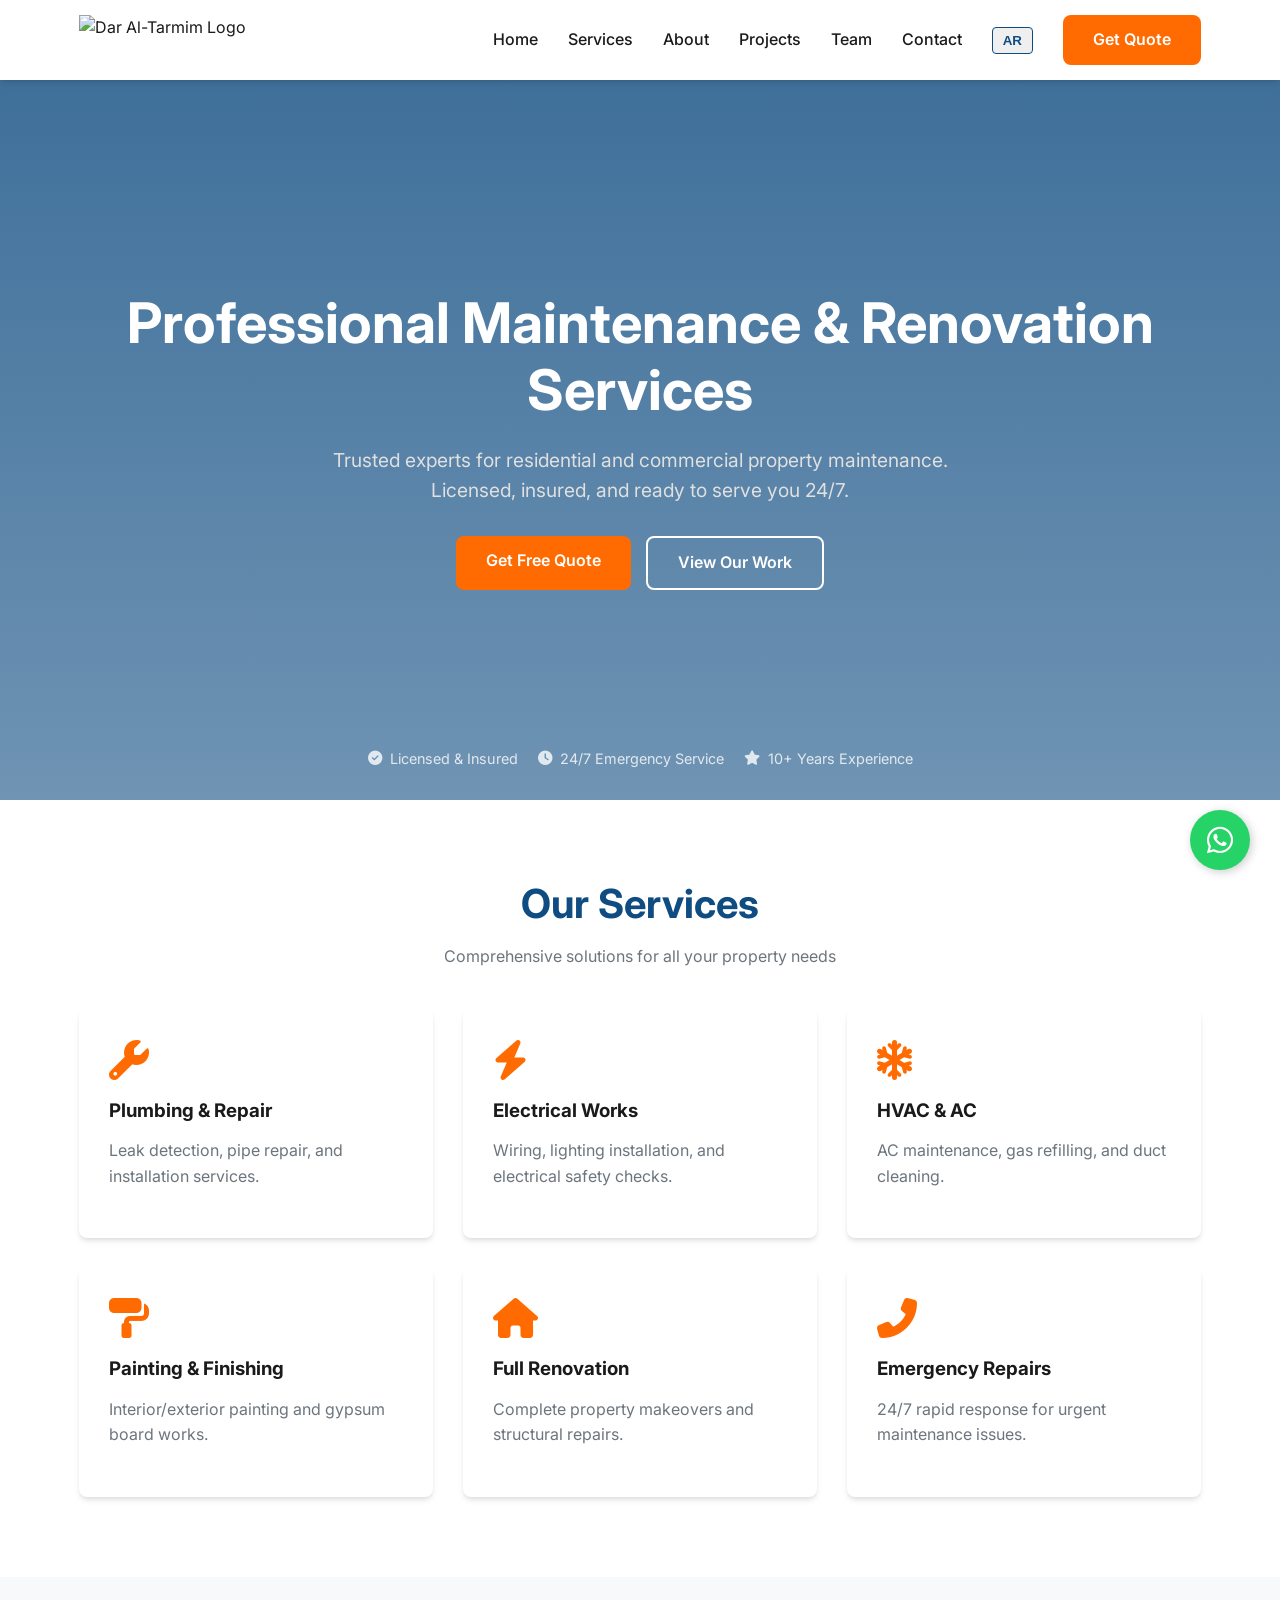
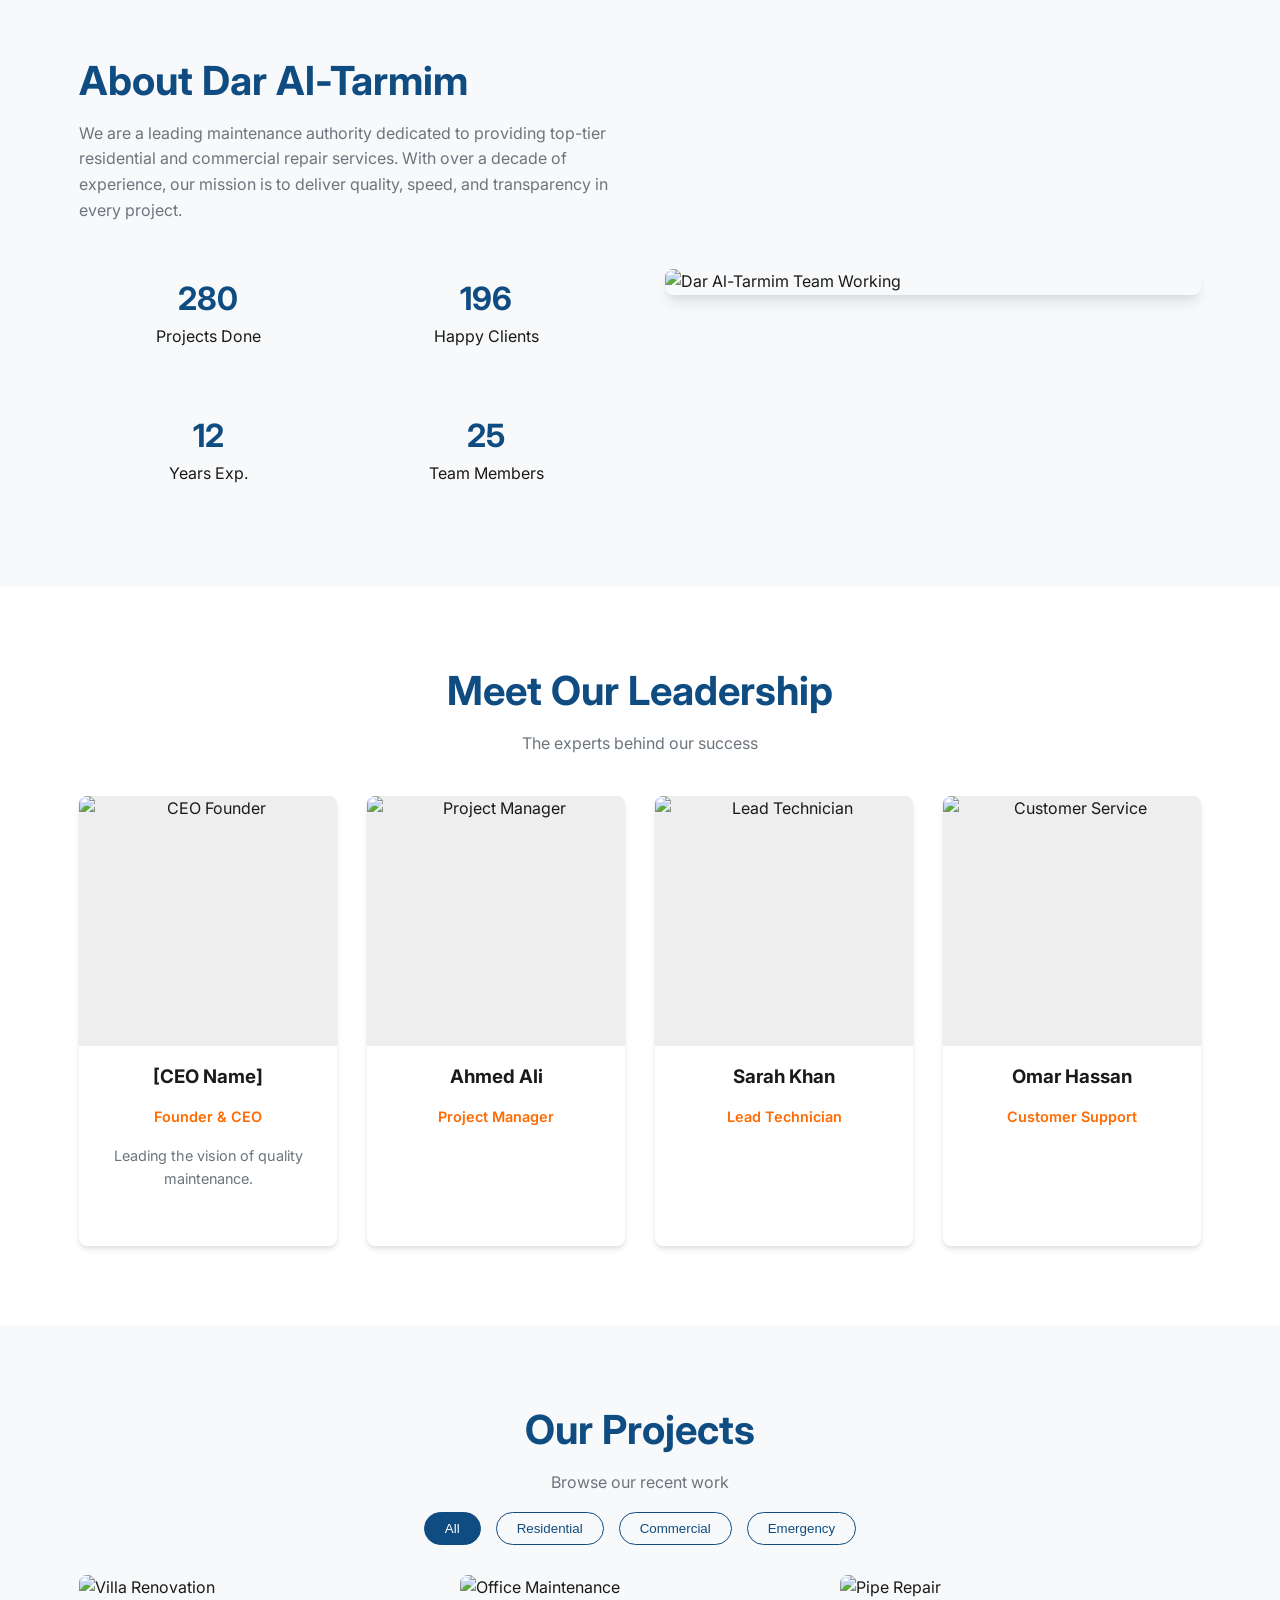
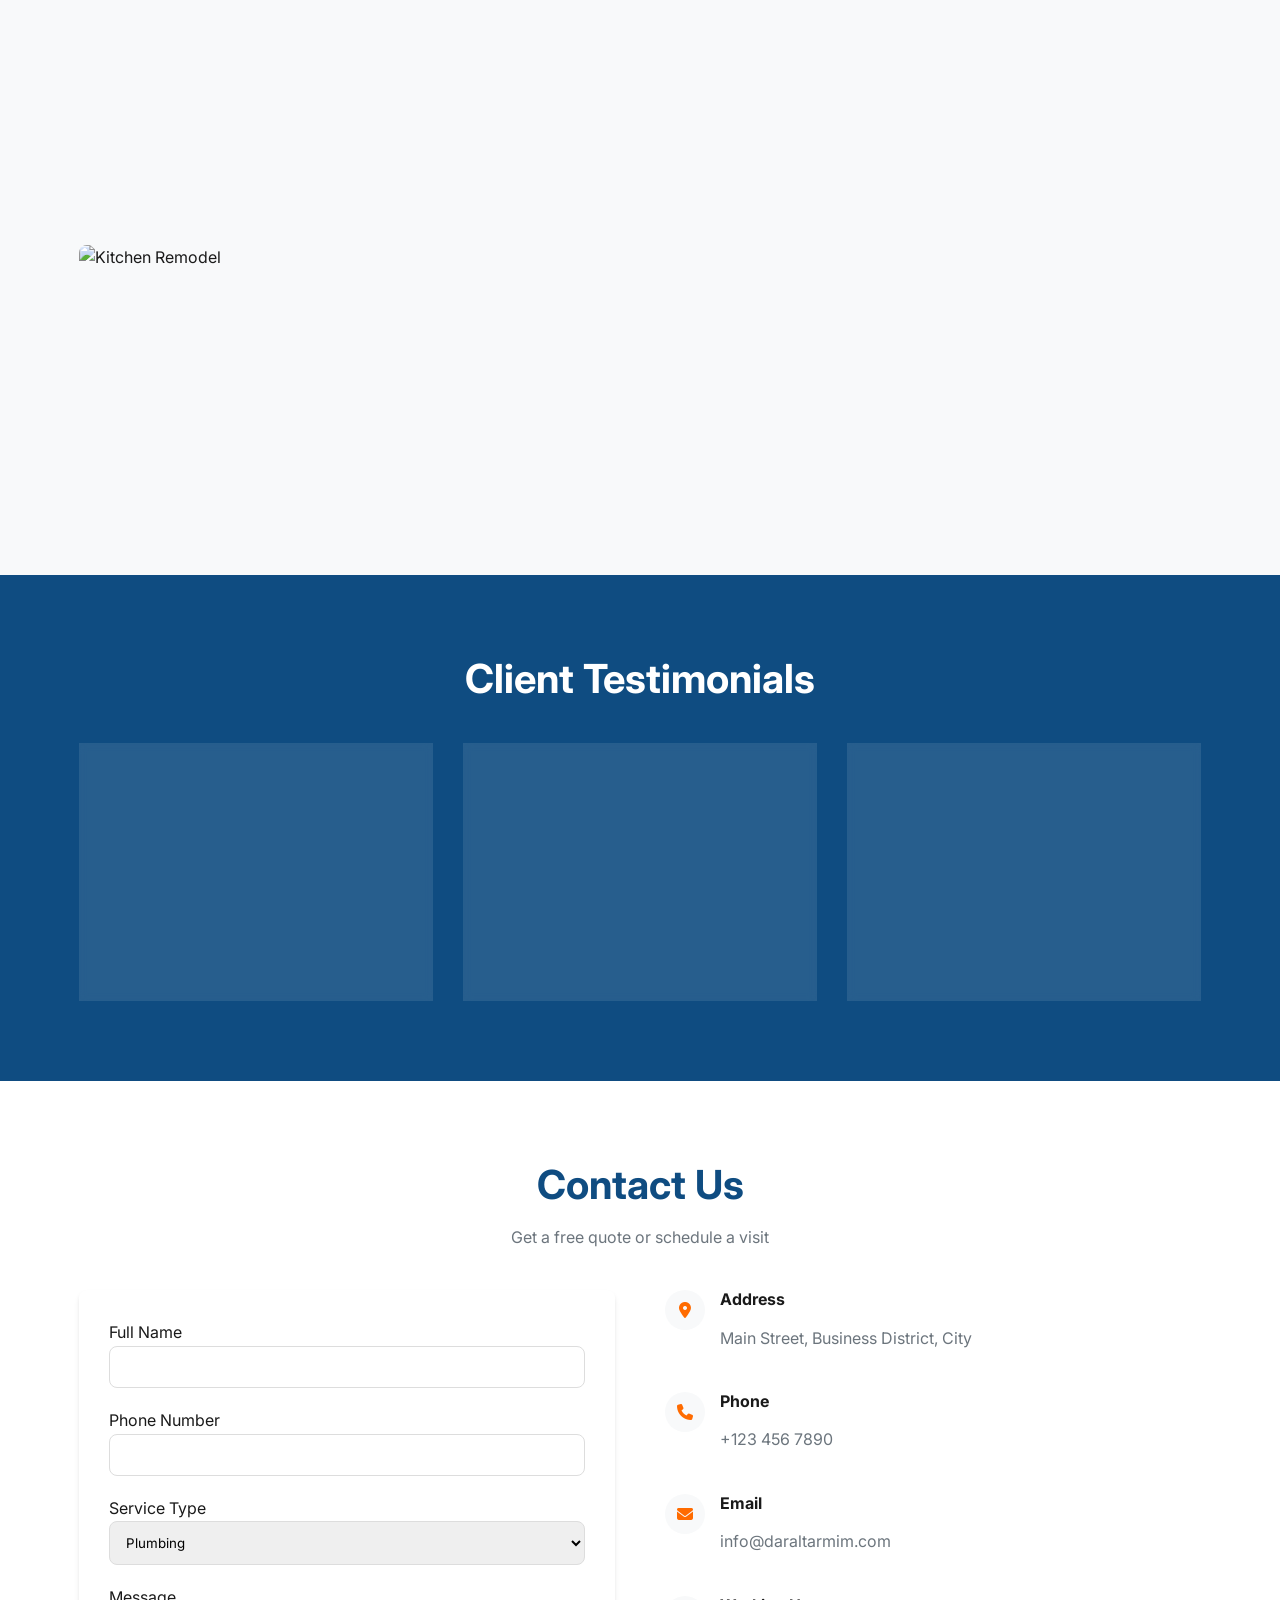
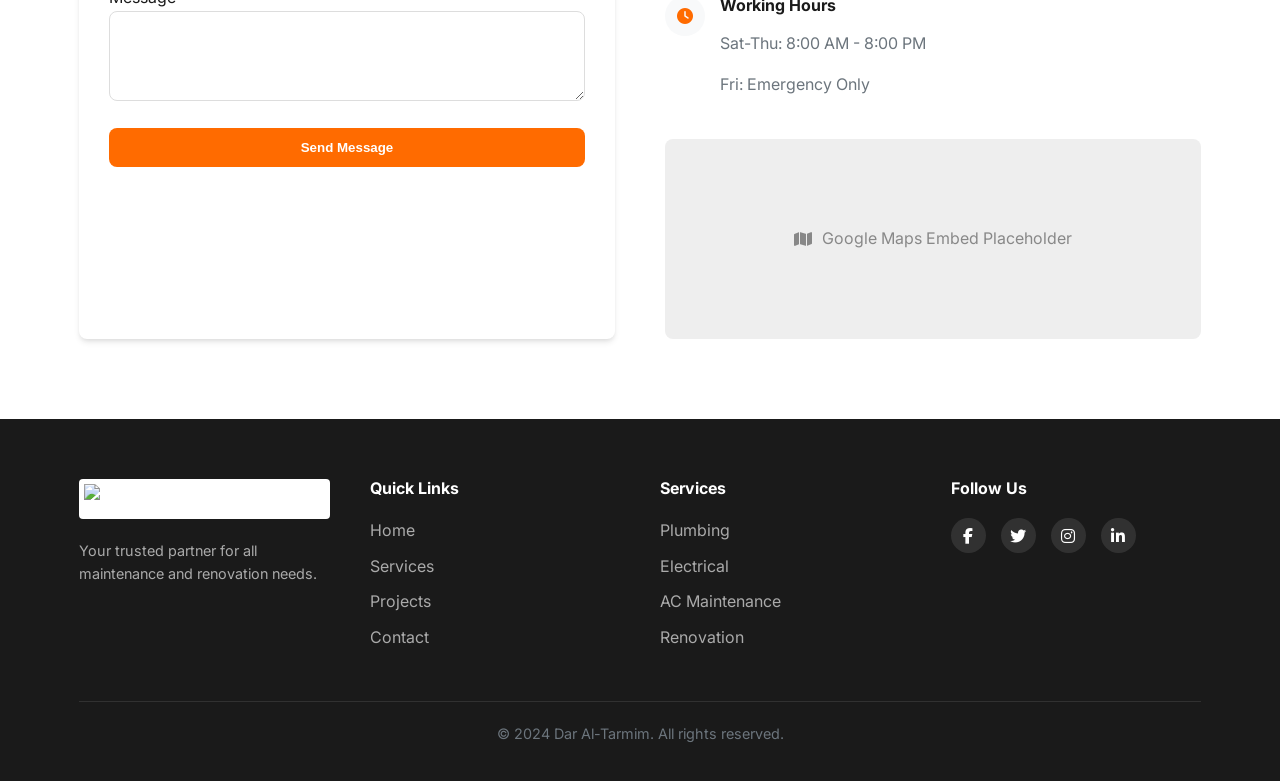
==== commit 17a02c00: "update branch" ====
--- a/index.html
+++ b/index.html
@@ -3,2748 +3,1052 @@
 <head>
     <meta charset="UTF-8">
     <meta name="viewport" content="width=device-width, initial-scale=1.0">
-    <meta http-equiv="X-UA-Compatible" content="IE=edge">
-    
-    <!-- SEO Meta Tags -->
     <title>Dar Al-Tarmim | Professional Maintenance Authority</title>
     <meta name="description" content="Expert residential & commercial maintenance services. Licensed, insured, 24/7 emergency repairs. Get your free quote today!">
-    <meta name="keywords" content="maintenance, renovation, repair, plumbing, electrical, HVAC, painting, property maintenance, Dubai, UAE">
-    <meta name="author" content="Dar Al-Tarmim">
-    <meta name="robots" content="index, follow">
     
-    <!-- Open Graph Meta Tags -->
+    <!-- Open Graph / Social Media -->
+    <meta property="og:type" content="website">
     <meta property="og:title" content="Dar Al-Tarmim | Professional Maintenance Authority">
-    <meta property="og:description" content="Expert residential & commercial maintenance services. Licensed, insured, 24/7 emergency repairs.">
-    <meta property="og:type" content="website">
-    <meta property="og:url" content="https://daraltarmim.com">
-    <meta property="og:image" content="https://images.unsplash.com/photo-1600585154340-be6161a56a0c?w=1200">
+    <meta property="og:description" content="Trusted experts for residential and commercial property maintenance.">
+    <meta property="og:image" content="https://i.postimg.cc/SxJLs3RC/Muhrobeen.png">
     
-    <!-- Twitter Card Meta Tags -->
-    <meta name="twitter:card" content="summary_large_image">
-    <meta name="twitter:title" content="Dar Al-Tarmim | Professional Maintenance Authority">
-    <meta name="twitter:description" content="Expert residential & commercial maintenance services. Licensed, insured, 24/7 emergency repairs.">
-    <meta name="twitter:image" content="https://images.unsplash.com/photo-1600585154340-be6161a56a0c?w=1200">
-    
-    <!-- Preconnect to external domains -->
+    <!-- Fonts -->
     <link rel="preconnect" href="https://fonts.googleapis.com">
     <link rel="preconnect" href="https://fonts.gstatic.com" crossorigin>
-    <link rel="preconnect" href="https://images.unsplash.com">
+    <link href="https://fonts.googleapis.com/css2?family=Cairo:wght@400;600;700&family=Inter:wght@400;500;600;700&display=swap" rel="stylesheet">
     
-    <!-- Google Fonts -->
-    <link href="https://fonts.googleapis.com/css2?family=Inter:wght@300;400;500;600;700;800&family=Tajawal:wght@300;400;500;700;800&display=swap" rel="stylesheet">
-    
-    <!-- Schema.org Structured Data -->
-    <script type="application/ld+json">
-    {
-        "@context": "https://schema.org",
-        "@type": "HomeAndConstructionBusiness",
-        "name": "Dar Al-Tarmim",
-        "alternateName": "Professional Maintenance Authority",
-        "url": "https://daraltarmim.com",
-        "logo": "https://i.postimg.cc/SxJLs3RC/Muhrobeen.png",
-        "image": "https://images.unsplash.com/photo-1600585154340-be6161a56a0c?w=1200",
-        "description": "Expert residential & commercial maintenance services",
-        "telephone": "+971-XX-XXXXXXX",
-        "address": {
-            "@type": "PostalAddress",
-            "streetAddress": "[Your Address]",
-            "addressLocality": "Dubai",
-            "addressCountry": "AE"
-        },
-        "openingHours": "Mo-Su 00:00-23:59",
-        "priceRange": "$$"
-    }
-    </script>
-    
+    <!-- Icons -->
+    <link rel="stylesheet" href="https://cdnjs.cloudflare.com/ajax/libs/font-awesome/6.4.0/css/all.min.css">
+
     <style>
-        /* ============================================
-           CSS CUSTOM PROPERTIES (VARIABLES)
-           ============================================ */
+        /* --- CSS VARIABLES & RESET --- */
         :root {
-            /* Colors - Professional Blue & Orange Theme */
-            --primary-blue: #1e40af;
-            --primary-blue-dark: #1e3a8a;
-            --primary-blue-light: #3b82f6;
-            --accent-orange: #f97316;
-            --accent-orange-dark: #ea580c;
-            --accent-orange-light: #fb923c;
-            
-            /* Neutrals */
+            --primary: #0f4c81; /* Classic Blue */
+            --primary-dark: #0a355c;
+            --secondary: #ff6b00; /* Safety Orange */
+            --secondary-hover: #e65100;
+            --dark: #1a1a1a;
+            --light: #f8f9fa;
+            --gray: #6c757d;
             --white: #ffffff;
-            --gray-50: #f9fafb;
-            --gray-100: #f3f4f6;
-            --gray-200: #e5e7eb;
-            --gray-300: #d1d5db;
-            --gray-400: #9ca3af;
-            --gray-500: #6b7280;
-            --gray-600: #4b5563;
-            --gray-700: #374151;
-            --gray-800: #1f2937;
-            --gray-900: #111827;
-            
-            /* Semantic Colors */
-            --success: #10b981;
-            --warning: #f59e0b;
-            --error: #ef4444;
-            --info: #3b82f6;
-            
-            /* Typography */
-            --font-en: 'Inter', system-ui, -apple-system, sans-serif;
-            --font-ar: 'Tajawal', sans-serif;
-            
-            /* Spacing */
-            --spacing-xs: 0.25rem;
-            --spacing-sm: 0.5rem;
-            --spacing-md: 1rem;
-            --spacing-lg: 1.5rem;
-            --spacing-xl: 2rem;
-            --spacing-2xl: 3rem;
-            --spacing-3xl: 4rem;
-            
-            /* Border Radius */
-            --radius-sm: 0.25rem;
-            --radius-md: 0.5rem;
-            --radius-lg: 0.75rem;
-            --radius-xl: 1rem;
-            --radius-full: 9999px;
-            
-            /* Shadows */
-            --shadow-sm: 0 1px 2px 0 rgba(0, 0, 0, 0.05);
-            --shadow-md: 0 4px 6px -1px rgba(0, 0, 0, 0.1), 0 2px 4px -1px rgba(0, 0, 0, 0.06);
+            --shadow: 0 4px 6px -1px rgba(0, 0, 0, 0.1), 0 2px 4px -1px rgba(0, 0, 0, 0.06);
             --shadow-lg: 0 10px 15px -3px rgba(0, 0, 0, 0.1), 0 4px 6px -2px rgba(0, 0, 0, 0.05);
-            --shadow-xl: 0 20px 25px -5px rgba(0, 0, 0, 0.1), 0 10px 10px -5px rgba(0, 0, 0, 0.04);
-            
-            /* Transitions */
-            --transition-fast: 150ms ease;
-            --transition-base: 300ms ease;
-            --transition-slow: 500ms ease;
-            
-            /* Z-index layers */
-            --z-dropdown: 1000;
-            --z-sticky: 1020;
-            --z-fixed: 1030;
-            --z-modal-backdrop: 1040;
-            --z-modal: 1050;
-            --z-popover: 1060;
-            --z-tooltip: 1070;
-        }
-        
-        /* ============================================
-           RESET & BASE STYLES
-           ============================================ */
-        *, *::before, *::after {
-            box-sizing: border-box;
+            --radius: 8px;
+            --transition: all 0.3s ease;
+        }
+
+        * {
             margin: 0;
             padding: 0;
-        }
-        
+            box-sizing: border-box;
+        }
+
         html {
             scroll-behavior: smooth;
-            font-size: 16px;
-            -webkit-text-size-adjust: 100%;
-        }
-        
+        }
+
         body {
-            font-family: var(--font-en);
+            font-family: 'Inter', sans-serif;
             line-height: 1.6;
-            color: var(--gray-700);
+            color: var(--dark);
             background-color: var(--white);
             overflow-x: hidden;
         }
+
+        /* Arabic Font Override */
+        html[lang="ar"] body {
+            font-family: 'Cairo', sans-serif;
+        }
+
+        a { text-decoration: none; color: inherit; transition: var(--transition); }
+        ul { list-style: none; }
+        img { max-width: 100%; height: auto; display: block; }
         
-        [dir="rtl"] body {
-            font-family: var(--font-ar);
-        }
+        .container {
+            width: 90%;
+            max-width: 1200px;
+            margin: 0 auto;
+            padding: 0 15px;
+        }
+
+        .section-padding { padding: 80px 0; }
+        .text-center { text-align: center; }
         
-        img {
-            max-width: 100%;
-            height: auto;
-            display: block;
-        }
-        
-        a {
-            text-decoration: none;
-            color: inherit;
-            transition: color var(--transition-fast);
-        }
-        
-        ul, ol {
-            list-style: none;
-        }
-        
-        button, input, textarea, select {
-            font-family: inherit;
-            font-size: inherit;
-        }
-        
-        /* ============================================
-           UTILITY CLASSES
-           ============================================ */
-        .container {
-            width: 100%;
-            max-width: 1280px;
-            margin: 0 auto;
-            padding: 0 var(--spacing-lg);
-        }
-        
-        .section-padding {
-            padding: var(--spacing-3xl) 0;
-        }
-        
-        .text-center { text-align: center; }
-        .text-left { text-align: left; }
-        .text-right { text-align: right; }
-        
-        [dir="rtl"] .text-left { text-align: right; }
-        [dir="rtl"] .text-right { text-align: left; }
-        
-        .flex { display: flex; }
-        .flex-col { flex-direction: column; }
-        .items-center { align-items: center; }
-        .justify-center { justify-content: center; }
-        .justify-between { justify-content: space-between; }
-        .gap-sm { gap: var(--spacing-sm); }
-        .gap-md { gap: var(--spacing-md); }
-        .gap-lg { gap: var(--spacing-lg); }
-        .gap-xl { gap: var(--spacing-xl); }
-        
-        .grid { display: grid; }
-        .grid-cols-1 { grid-template-columns: repeat(1, 1fr); }
-        .grid-cols-2 { grid-template-columns: repeat(2, 1fr); }
-        .grid-cols-3 { grid-template-columns: repeat(3, 1fr); }
-        .grid-cols-4 { grid-template-columns: repeat(4, 1fr); }
-        
-        @media (min-width: 768px) {
-            .md\:grid-cols-2 { grid-template-columns: repeat(2, 1fr); }
-            .md\:grid-cols-3 { grid-template-columns: repeat(3, 1fr); }
-        }
-        
-        @media (min-width: 1024px) {
-            .lg\:grid-cols-3 { grid-template-columns: repeat(3, 1fr); }
-            .lg\:grid-cols-4 { grid-template-columns: repeat(4, 1fr); }
-        }
-        
-        /* ============================================
-           TYPOGRAPHY
-           ============================================ */
-        h1, h2, h3, h4, h5, h6 {
-            font-weight: 700;
-            line-height: 1.2;
-            color: var(--gray-900);
-            margin-bottom: var(--spacing-md);
-        }
-        
-        h1 { font-size: clamp(2rem, 5vw, 3.5rem); }
-        h2 { font-size: clamp(1.75rem, 4vw, 2.75rem); }
-        h3 { font-size: clamp(1.5rem, 3vw, 2rem); }
-        h4 { font-size: clamp(1.25rem, 2vw, 1.5rem); }
-        
-        p {
-            margin-bottom: var(--spacing-md);
-            color: var(--gray-600);
-        }
-        
-        .section-title {
-            text-align: center;
-            margin-bottom: var(--spacing-3xl);
-        }
-        
-        .section-title h2 {
-            color: var(--primary-blue);
-            position: relative;
+        /* Typography */
+        h1, h2, h3, h4 { line-height: 1.2; font-weight: 700; margin-bottom: 1rem; }
+        h1 { font-size: 2.5rem; }
+        h2 { font-size: 2rem; color: var(--primary); }
+        p { margin-bottom: 1rem; color: var(--gray); }
+
+        @media(min-width: 768px) {
+            h1 { font-size: 3.5rem; }
+            h2 { font-size: 2.5rem; }
+        }
+
+        /* Buttons */
+        .btn {
             display: inline-block;
-        }
-        
-        .section-title h2::after {
-            content: '';
-            position: absolute;
-            bottom: -10px;
-            left: 50%;
-            transform: translateX(-50%);
-            width: 80px;
-            height: 4px;
-            background: linear-gradient(90deg, var(--primary-blue), var(--accent-orange));
-            border-radius: var(--radius-full);
-        }
-        
-        [dir="rtl"] .section-title h2::after {
-            left: 50%;
-            transform: translateX(-50%);
-        }
-        
-        /* ============================================
-           BUTTONS
-           ============================================ */
-        .btn {
-            display: inline-flex;
-            align-items: center;
-            justify-content: center;
-            gap: var(--spacing-sm);
-            padding: var(--spacing-md) var(--spacing-xl);
+            padding: 12px 30px;
+            border-radius: var(--radius);
             font-weight: 600;
-            border-radius: var(--radius-md);
-            border: 2px solid transparent;
             cursor: pointer;
-            transition: all var(--transition-base);
-            white-space: nowrap;
-        }
-        
+            border: none;
+            transition: var(--transition);
+        }
+
         .btn-primary {
-            background: linear-gradient(135deg, var(--primary-blue), var(--primary-blue-dark));
+            background-color: var(--secondary);
             color: var(--white);
-            box-shadow: var(--shadow-md);
-        }
-        
-        .btn-primary:hover {
-            background: linear-gradient(135deg, var(--primary-blue-dark), var(--primary-blue));
-            transform: translateY(-2px);
-            box-shadow: var(--shadow-lg);
-        }
-        
-        .btn-secondary {
-            background: linear-gradient(135deg, var(--accent-orange), var(--accent-orange-dark));
+        }
+        .btn-primary:hover { background-color: var(--secondary-hover); transform: translateY(-2px); }
+
+        .btn-outline {
+            background-color: transparent;
+            border: 2px solid var(--white);
             color: var(--white);
-            box-shadow: var(--shadow-md);
-        }
-        
-        .btn-secondary:hover {
-            background: linear-gradient(135deg, var(--accent-orange-dark), var(--accent-orange));
-            transform: translateY(-2px);
-            box-shadow: var(--shadow-lg);
-        }
-        
-        .btn-outline {
-            background: transparent;
-            border-color: var(--white);
+        }
+        .btn-outline:hover { background-color: var(--white); color: var(--primary); }
+
+        .btn-dark {
+            background-color: var(--primary);
             color: var(--white);
         }
-        
-        .btn-outline:hover {
+        .btn-dark:hover { background-color: var(--primary-dark); }
+
+        /* --- HEADER & NAV --- */
+        header {
             background: var(--white);
-            color: var(--primary-blue);
-        }
-        
-        .btn-lg {
-            padding: var(--spacing-lg) var(--spacing-2xl);
-            font-size: 1.125rem;
-        }
-        
-        /* ============================================
-           HEADER & NAVIGATION
-           ============================================ */
-        .header {
-            position: fixed;
+            box-shadow: var(--shadow);
+            position: sticky;
             top: 0;
-            left: 0;
-            right: 0;
-            z-index: var(--z-sticky);
-            background: var(--white);
-            box-shadow: var(--shadow-md);
-            transition: all var(--transition-base);
-        }
-        
-        .header.scrolled {
-            box-shadow: var(--shadow-lg);
-        }
-        
+            z-index: 1000;
+        }
+
         .nav-container {
             display: flex;
+            justify-content: space-between;
             align-items: center;
-            justify-content: space-between;
-            padding: var(--spacing-md) var(--spacing-lg);
-            max-width: 1280px;
-            margin: 0 auto;
-        }
-        
-        .logo {
-            display: flex;
-            align-items: center;
-            gap: var(--spacing-md);
-        }
-        
+            height: 80px;
+        }
+
         .logo img {
             height: 50px;
             width: auto;
         }
-        
-        .logo-text {
-            font-size: 1.5rem;
-            font-weight: 800;
-            color: var(--primary-blue);
-        }
-        
+
         .nav-menu {
             display: flex;
+            gap: 30px;
             align-items: center;
-            gap: var(--spacing-lg);
-        }
-        
+        }
+
         .nav-link {
             font-weight: 500;
-            color: var(--gray-700);
-            padding: var(--spacing-sm) var(--spacing-md);
-            border-radius: var(--radius-md);
-            transition: all var(--transition-fast);
-        }
-        
-        .nav-link:hover {
-            color: var(--primary-blue);
-            background: var(--gray-100);
-        }
-        
-        .nav-cta {
-            margin-inline-start: var(--spacing-lg);
-        }
-        
+            color: var(--dark);
+            position: relative;
+        }
+        .nav-link:hover { color: var(--secondary); }
+
         .lang-switch {
+            cursor: pointer;
+            font-weight: 700;
+            border: 1px solid var(--primary);
+            padding: 5px 10px;
+            border-radius: 4px;
+            color: var(--primary);
+        }
+
+        .mobile-toggle {
+            display: none;
+            font-size: 1.5rem;
+            cursor: pointer;
+        }
+
+        /* --- HERO SECTION --- */
+        .hero {
+            background: linear-gradient(rgba(15, 76, 129, 0.8), rgba(15, 76, 129, 0.6)), url('https://images.unsplash.com/photo-1600585154340-be6161a56a0c?w=1200') no-repeat center center/cover;
+            height: 80vh;
+            min-height: 600px;
             display: flex;
             align-items: center;
-            gap: var(--spacing-xs);
-            padding: var(--spacing-sm) var(--spacing-md);
-            background: var(--gray-100);
-            border-radius: var(--radius-md);
+            color: var(--white);
+            text-align: center;
+            position: relative;
+        }
+
+        .hero-content h1 { color: var(--white); margin-bottom: 20px; }
+        .hero-content p { color: #e0e0e0; font-size: 1.2rem; margin-bottom: 30px; max-width: 700px; margin-left: auto; margin-right: auto; }
+        
+        .hero-buttons { display: flex; gap: 15px; justify-content: center; flex-wrap: wrap; }
+
+        .trust-badges {
+            position: absolute;
+            bottom: 30px;
+            left: 0;
+            right: 0;
+            display: flex;
+            justify-content: center;
+            gap: 20px;
+            flex-wrap: wrap;
+            font-size: 0.9rem;
+            color: rgba(255,255,255,0.8);
+        }
+        .trust-badge { display: flex; align-items: center; gap: 8px; }
+
+        /* --- SERVICES --- */
+        .services-grid {
+            display: grid;
+            grid-template-columns: repeat(auto-fit, minmax(300px, 1fr));
+            gap: 30px;
+            margin-top: 40px;
+        }
+
+        .service-card {
+            background: var(--white);
+            padding: 30px;
+            border-radius: var(--radius);
+            box-shadow: var(--shadow);
+            transition: var(--transition);
+            border-bottom: 3px solid transparent;
+        }
+
+        .service-card:hover {
+            transform: translateY(-5px);
+            border-bottom-color: var(--secondary);
+            box-shadow: var(--shadow-lg);
+        }
+
+        .service-icon {
+            font-size: 2.5rem;
+            color: var(--secondary);
+            margin-bottom: 20px;
+        }
+
+        /* --- ABOUT & STATS --- */
+        .about-wrapper {
+            display: grid;
+            grid-template-columns: 1fr 1fr;
+            gap: 50px;
+            align-items: center;
+        }
+
+        .about-img {
+            border-radius: var(--radius);
+            overflow: hidden;
+            box-shadow: var(--shadow-lg);
+        }
+
+        .stats-container {
+            display: grid;
+            grid-template-columns: repeat(2, 1fr);
+            gap: 20px;
+            margin-top: 30px;
+        }
+
+        .stat-item {
+            background: var(--light);
+            padding: 20px;
+            border-radius: var(--radius);
+            text-align: center;
+        }
+
+        .stat-number {
+            display: block;
+            font-size: 2rem;
+            font-weight: 700;
+            color: var(--primary);
+        }
+
+        /* --- TEAM --- */
+        .team-section { background-color: var(--light); }
+        
+        .team-grid {
+            display: grid;
+            grid-template-columns: repeat(auto-fit, minmax(250px, 1fr));
+            gap: 30px;
+            margin-top: 40px;
+        }
+
+        .team-card {
+            background: var(--white);
+            border-radius: var(--radius);
+            overflow: hidden;
+            box-shadow: var(--shadow);
+            text-align: center;
+            padding-bottom: 20px;
+        }
+
+        .team-img-wrapper {
+            height: 250px;
+            overflow: hidden;
+            background: #eee;
+        }
+        
+        .team-img-wrapper img {
+            width: 100%;
+            height: 100%;
+            object-fit: cover;
+        }
+
+        .team-info { padding: 20px; }
+        .team-role { color: var(--secondary); font-weight: 600; font-size: 0.9rem; }
+
+        /* --- PROJECTS --- */
+        .filter-buttons {
+            display: flex;
+            justify-content: center;
+            gap: 15px;
+            margin-bottom: 30px;
+            flex-wrap: wrap;
+        }
+
+        .filter-btn {
+            background: transparent;
+            border: 1px solid var(--primary);
+            color: var(--primary);
+            padding: 8px 20px;
+            border-radius: 20px;
             cursor: pointer;
-            transition: all var(--transition-fast);
-        }
+            transition: var(--transition);
+        }
+
+        .filter-btn.active, .filter-btn:hover {
+            background: var(--primary);
+            color: var(--white);
+        }
+
+        .projects-grid {
+            display: grid;
+            grid-template-columns: repeat(auto-fill, minmax(300px, 1fr));
+            gap: 20px;
+        }
+
+        .project-item {
+            position: relative;
+            border-radius: var(--radius);
+            overflow: hidden;
+            height: 250px;
+            cursor: pointer;
+        }
+
+        .project-item img {
+            width: 100%;
+            height: 100%;
+            object-fit: cover;
+            transition: var(--transition);
+        }
+
+        .project-overlay {
+            position: absolute;
+            top: 0; left: 0; right: 0; bottom: 0;
+            background: rgba(15, 76, 129, 0.9);
+            display: flex;
+            flex-direction: column;
+            justify-content: center;
+            align-items: center;
+            opacity: 0;
+            transition: var(--transition);
+            color: var(--white);
+            padding: 20px;
+            text-align: center;
+        }
+
+        .project-item:hover .project-overlay { opacity: 1; }
+        .project-item:hover img { transform: scale(1.1); }
+
+        /* --- TESTIMONIALS --- */
+        .testimonials-section { background: var(--primary); color: var(--white); }
+        .testimonials-section h2 { color: var(--white); }
+        .testimonials-section p { color: rgba(255,255,255,0.8); }
+
+        .testimonial-grid {
+            display: grid;
+            grid-template-columns: repeat(auto-fit, minmax(300px, 1fr));
+            gap: 30px;
+            margin-top: 40px;
+        }
+
+        .testimonial-card {
+            background: rgba(255,255,255,0.1);
+            padding: 30px;
+            border-radius: var(--radius);
+            backdrop-filter: blur(5px);
+        }
+
+        .stars { color: #ffd700; margin-bottom: 15px; }
         
-        .lang-switch:hover {
-            background: var(--gray-200);
-        }
-        
-        .lang-switch.active {
-            background: var(--primary-blue);
-            color: var(--white);
-        }
-        
-        .hamburger {
-            display: none;
-            flex-direction: column;
-            gap: 5px;
-            padding: var(--spacing-sm);
-            cursor: pointer;
-            background: none;
-            border: none;
-        }
-        
-        .hamburger span {
-            display: block;
-            width: 25px;
-            height: 3px;
-            background: var(--gray-700);
-            border-radius: var(--radius-full);
-            transition: all var(--transition-fast);
-        }
-        
-        .hamburger.active span:nth-child(1) {
-            transform: rotate(45deg) translate(5px, 5px);
-        }
-        
-        .hamburger.active span:nth-child(2) {
-            opacity: 0;
-        }
-        
-        .hamburger.active span:nth-child(3) {
-            transform: rotate(-45deg) translate(7px, -6px);
-        }
-        
-        /* Mobile Menu */
-        @media (max-width: 1024px) {
-            .hamburger {
-                display: flex;
-            }
-            
-            .nav-menu {
-                position: fixed;
-                top: 80px;
-                left: 0;
-                right: 0;
-                background: var(--white);
-                flex-direction: column;
-                padding: var(--spacing-xl);
-                box-shadow: var(--shadow-lg);
-                transform: translateY(-100%);
-                opacity: 0;
-                visibility: hidden;
-                transition: all var(--transition-base);
-            }
-            
-            .nav-menu.active {
-                transform: translateY(0);
-                opacity: 1;
-                visibility: visible;
-            }
-            
-            .nav-cta {
-                margin-inline-start: 0;
-                margin-top: var(--spacing-md);
-            }
-        }
-        
-        /* ============================================
-           HERO SECTION
-           ============================================ */
-        .hero {
-            position: relative;
-            min-height: 100vh;
+        .client-info {
             display: flex;
             align-items: center;
-            background: linear-gradient(135deg, rgba(30, 64, 175, 0.9), rgba(30, 58, 138, 0.8)),
-                        url('https://images.unsplash.com/photo-1600585154340-be6161a56a0c?w=1200') center/cover no-repeat;
-            background-attachment: fixed;
-            color: var(--white);
-            padding-top: 80px;
+            gap: 15px;
+            margin-top: 20px;
         }
         
-        .hero-content {
-            max-width: 800px;
-            padding: var(--spacing-3xl) 0;
-        }
+        .client-avatar {
+            width: 50px;
+            height: 50px;
+            border-radius: 50%;
+            object-fit: cover;
+        }
+
+        /* --- CONTACT --- */
+        .contact-wrapper {
+            display: grid;
+            grid-template-columns: 1fr 1fr;
+            gap: 50px;
+        }
+
+        .contact-form {
+            background: var(--white);
+            padding: 30px;
+            border-radius: var(--radius);
+            box-shadow: var(--shadow);
+        }
+
+        .form-group { margin-bottom: 20px; }
         
-        .hero h1 {
-            color: var(--white);
-            margin-bottom: var(--spacing-lg);
-            animation: fadeInUp 0.8s ease-out;
-        }
-        
-        .hero p {
-            color: var(--gray-200);
-            font-size: 1.25rem;
-            margin-bottom: var(--spacing-2xl);
-            animation: fadeInUp 0.8s ease-out 0.2s both;
-        }
-        
-        .hero-buttons {
+        .form-control {
+            width: 100%;
+            padding: 12px;
+            border: 1px solid #ddd;
+            border-radius: var(--radius);
+            font-family: inherit;
+        }
+
+        .contact-details-item {
             display: flex;
-            gap: var(--spacing-md);
-            flex-wrap: wrap;
-            animation: fadeInUp 0.8s ease-out 0.4s both;
-        }
-        
-        .trust-badges {
-            display: flex;
-            gap: var(--spacing-xl);
-            margin-top: var(--spacing-3xl);
-            flex-wrap: wrap;
-            animation: fadeInUp 0.8s ease-out 0.6s both;
-        }
-        
-        .trust-badge {
-            display: flex;
-            align-items: center;
-            gap: var(--spacing-sm);
-            background: rgba(255, 255, 255, 0.1);
-            padding: var(--spacing-md) var(--spacing-lg);
-            border-radius: var(--radius-md);
-            backdrop-filter: blur(10px);
-        }
-        
-        .trust-badge svg {
-            width: 24px;
-            height: 24px;
-            color: var(--accent-orange);
-        }
-        
-        .trust-badge span {
-            font-weight: 500;
-            color: var(--white);
-        }
-        
-        @keyframes fadeInUp {
-            from {
-                opacity: 0;
-                transform: translateY(30px);
-            }
-            to {
-                opacity: 1;
-                transform: translateY(0);
-            }
-        }
-        
-        /* ============================================
-           SERVICES SECTION
-           ============================================ */
-        .services {
-            background: var(--gray-50);
-        }
-        
-        .service-card {
-            background: var(--white);
-            padding: var(--spacing-2xl);
-            border-radius: var(--radius-lg);
-            box-shadow: var(--shadow-md);
-            transition: all var(--transition-base);
-            text-align: center;
-        }
-        
-        .service-card:hover {
-            transform: translateY(-10px);
-            box-shadow: var(--shadow-xl);
-        }
-        
-        .service-icon {
-            width: 80px;
-            height: 80px;
-            margin: 0 auto var(--spacing-lg);
-            background: linear-gradient(135deg, var(--primary-blue), var(--primary-blue-light));
-            border-radius: var(--radius-full);
+            align-items: flex-start;
+            gap: 15px;
+            margin-bottom: 25px;
+        }
+
+        .contact-icon {
+            width: 40px;
+            height: 40px;
+            background: var(--light);
+            border-radius: 50%;
             display: flex;
             align-items: center;
             justify-content: center;
-        }
-        
-        .service-icon svg {
-            width: 40px;
-            height: 40px;
+            color: var(--secondary);
+            flex-shrink: 0;
+        }
+
+        /* --- FOOTER --- */
+        footer {
+            background: var(--dark);
             color: var(--white);
-        }
-        
-        .service-card h3 {
-            color: var(--primary-blue);
-            margin-bottom: var(--spacing-md);
-        }
-        
-        /* ============================================
-           ABOUT SECTION
-           ============================================ */
-        .about-grid {
+            padding: 60px 0 20px;
+        }
+
+        .footer-grid {
             display: grid;
-            grid-template-columns: 1fr 1fr;
-            gap: var(--spacing-3xl);
-            align-items: center;
-        }
-        
-        .about-image {
-            position: relative;
-            border-radius: var(--radius-lg);
-            overflow: hidden;
-            box-shadow: var(--shadow-xl);
-        }
-        
-        .about-image img {
-            width: 100%;
-            height: auto;
-            transition: transform var(--transition-slow);
-        }
-        
-        .about-image:hover img {
-            transform: scale(1.05);
-        }
-        
-        .about-content h2 {
-            color: var(--primary-blue);
-            margin-bottom: var(--spacing-lg);
-        }
-        
-        .about-features {
-            display: grid;
-            gap: var(--spacing-md);
-            margin: var(--spacing-xl) 0;
-        }
-        
-        .about-feature {
-            display: flex;
-            align-items: center;
-            gap: var(--spacing-md);
-        }
-        
-        .about-feature svg {
-            width: 24px;
-            height: 24px;
-            color: var(--success);
-            flex-shrink: 0;
-        }
-        
-        .stats-grid {
-            display: grid;
-            grid-template-columns: repeat(4, 1fr);
-            gap: var(--spacing-lg);
-            margin-top: var(--spacing-2xl);
-        }
-        
-        .stat-item {
-            text-align: center;
-            padding: var(--spacing-lg);
-            background: var(--gray-50);
-            border-radius: var(--radius-md);
-        }
-        
-        .stat-number {
-            font-size: 2.5rem;
-            font-weight: 800;
-            color: var(--primary-blue);
-            display: block;
-        }
-        
-        .stat-label {
-            color: var(--gray-600);
-            font-size: 0.875rem;
-            text-transform: uppercase;
-            letter-spacing: 0.5px;
-        }
-        
-        @media (max-width: 768px) {
-            .about-grid {
-                grid-template-columns: 1fr;
-            }
-            
-            .stats-grid {
-                grid-template-columns: repeat(2, 1fr);
-            }
-        }
-        
-        /* ============================================
-           WHY CHOOSE US SECTION
-           ============================================ */
-        .why-choose-us {
-            background: linear-gradient(135deg, var(--primary-blue), var(--primary-blue-dark));
-            color: var(--white);
-        }
-        
-        .why-choose-us .section-title h2 {
-            color: var(--white);
-        }
-        
-        .why-choose-us p {
-            color: var(--gray-200);
-        }
-        
-        .features-grid {
-            display: grid;
-            grid-template-columns: repeat(4, 1fr);
-            gap: var(--spacing-xl);
-        }
-        
-        .feature-card {
-            text-align: center;
-            padding: var(--spacing-xl);
-        }
-        
-        .feature-icon {
-            width: 70px;
-            height: 70px;
-            margin: 0 auto var(--spacing-lg);
-            background: rgba(255, 255, 255, 0.1);
-            border-radius: var(--radius-full);
+            grid-template-columns: repeat(auto-fit, minmax(200px, 1fr));
+            gap: 40px;
+            margin-bottom: 40px;
+        }
+
+        .footer-col h4 { color: var(--white); margin-bottom: 20px; }
+        .footer-links li { margin-bottom: 10px; }
+        .footer-links a { color: #aaa; }
+        .footer-links a:hover { color: var(--secondary); }
+
+        .social-icons { display: flex; gap: 15px; }
+        .social-icons a {
+            width: 35px; height: 35px;
+            background: rgba(255,255,255,0.1);
             display: flex;
             align-items: center;
             justify-content: center;
-        }
-        
-        .feature-icon svg {
-            width: 35px;
-            height: 35px;
-            color: var(--accent-orange);
-        }
-        
-        .feature-card h3 {
-            color: var(--white);
-            margin-bottom: var(--spacing-sm);
-        }
-        
-        .feature-card p {
-            color: var(--gray-200);
+            border-radius: 50%;
+        }
+        .social-icons a:hover { background: var(--secondary); }
+
+        .copyright {
+            border-top: 1px solid rgba(255,255,255,0.1);
+            padding-top: 20px;
+            text-align: center;
+            color: #aaa;
             font-size: 0.9rem;
         }
-        
-        @media (max-width: 1024px) {
-            .features-grid {
-                grid-template-columns: repeat(2, 1fr);
-            }
-        }
-        
-        @media (max-width: 640px) {
-            .features-grid {
-                grid-template-columns: 1fr;
-            }
-        }
-        
-        /* ============================================
-           TEAM SECTION
-           ============================================ */
-        .team {
-            background: var(--gray-50);
-        }
-        
-        .team-grid {
-            display: grid;
-            grid-template-columns: repeat(4, 1fr);
-            gap: var(--spacing-xl);
-        }
-        
-        .team-card {
-            background: var(--white);
-            border-radius: var(--radius-lg);
-            overflow: hidden;
-            box-shadow: var(--shadow-md);
-            transition: all var(--transition-base);
-            text-align: center;
-        }
-        
-        .team-card:hover {
-            transform: translateY(-5px);
-            box-shadow: var(--shadow-xl);
-        }
-        
-        .team-photo {
-            width: 100%;
-            height: 280px;
-            object-fit: cover;
-        }
-        
-        .team-info {
-            padding: var(--spacing-xl);
-        }
-        
-        .team-info h3 {
-            color: var(--primary-blue);
-            margin-bottom: var(--spacing-xs);
-        }
-        
-        .team-role {
-            color: var(--accent-orange);
-            font-weight: 600;
-            margin-bottom: var(--spacing-sm);
-        }
-        
-        .team-bio {
-            color: var(--gray-600);
-            font-size: 0.9rem;
-        }
-        
-        @media (max-width: 1024px) {
-            .team-grid {
-                grid-template-columns: repeat(2, 1fr);
-            }
-        }
-        
-        @media (max-width: 640px) {
-            .team-grid {
-                grid-template-columns: 1fr;
-            }
-        }
-        
-        /* ============================================
-           PROJECTS/GALLERY SECTION
-           ============================================ */
-        .projects-filter {
-            display: flex;
-            justify-content: center;
-            gap: var(--spacing-md);
-            margin-bottom: var(--spacing-2xl);
-            flex-wrap: wrap;
-        }
-        
-        .filter-btn {
-            padding: var(--spacing-sm) var(--spacing-lg);
-            background: var(--gray-100);
-            border: 2px solid transparent;
-            border-radius: var(--radius-full);
-            font-weight: 500;
-            cursor: pointer;
-            transition: all var(--transition-fast);
-        }
-        
-        .filter-btn:hover,
-        .filter-btn.active {
-            background: var(--primary-blue);
-            color: var(--white);
-        }
-        
-        .projects-grid {
-            display: grid;
-            grid-template-columns: repeat(3, 1fr);
-            gap: var(--spacing-lg);
-        }
-        
-        .project-card {
-            position: relative;
-            border-radius: var(--radius-lg);
-            overflow: hidden;
-            box-shadow: var(--shadow-md);
-            cursor: pointer;
-        }
-        
-        .project-card img {
-            width: 100%;
-            height: 250px;
-            object-fit: cover;
-            transition: transform var(--transition-slow);
-        }
-        
-        .project-card:hover img {
-            transform: scale(1.1);
-        }
-        
-        .project-overlay {
-            position: absolute;
-            bottom: 0;
-            left: 0;
-            right: 0;
-            background: linear-gradient(transparent, rgba(0, 0, 0, 0.8));
-            padding: var(--spacing-xl);
-            color: var(--white);
-            transform: translateY(100%);
-            transition: transform var(--transition-base);
-        }
-        
-        .project-card:hover .project-overlay {
-            transform: translateY(0);
-        }
-        
-        .project-overlay h3 {
-            color: var(--white);
-            margin-bottom: var(--spacing-xs);
-        }
-        
-        .project-overlay p {
-            color: var(--gray-300);
-            font-size: 0.9rem;
-            margin: 0;
-        }
-        
-        .project-category {
-            position: absolute;
-            top: var(--spacing-md);
-            right: var(--spacing-md);
-            background: var(--accent-orange);
-            color: var(--white);
-            padding: var(--spacing-xs) var(--spacing-md);
-            border-radius: var(--radius-full);
-            font-size: 0.75rem;
-            font-weight: 600;
-            text-transform: uppercase;
-        }
-        
-        [dir="rtl"] .project-category {
-            right: auto;
-            left: var(--spacing-md);
-        }
-        
-        @media (max-width: 1024px) {
-            .projects-grid {
-                grid-template-columns: repeat(2, 1fr);
-            }
-        }
-        
-        @media (max-width: 640px) {
-            .projects-grid {
-                grid-template-columns: 1fr;
-            }
-        }
-        
-        /* ============================================
-           TESTIMONIALS SECTION
-           ============================================ */
-        .testimonials {
-            background: var(--gray-50);
-        }
-        
-        .testimonials-slider {
-            display: grid;
-            grid-template-columns: repeat(3, 1fr);
-            gap: var(--spacing-xl);
-        }
-        
-        .testimonial-card {
-            background: var(--white);
-            padding: var(--spacing-2xl);
-            border-radius: var(--radius-lg);
-            box-shadow: var(--shadow-md);
-            position: relative;
-        }
-        
-        .testimonial-card::before {
-            content: '"';
-            position: absolute;
-            top: var(--spacing-md);
-            right: var(--spacing-lg);
-            font-size: 4rem;
-            color: var(--gray-200);
-            font-family: Georgia, serif;
-            line-height: 1;
-        }
-        
-        [dir="rtl"] .testimonial-card::before {
-            right: auto;
-            left: var(--spacing-lg);
-        }
-        
-        .testimonial-rating {
-            display: flex;
-            gap: var(--spacing-xs);
-            margin-bottom: var(--spacing-md);
-        }
-        
-        .testimonial-rating svg {
-            width: 20px;
-            height: 20px;
-            color: var(--warning);
-        }
-        
-        .testimonial-text {
-            color: var(--gray-700);
-            font-style: italic;
-            margin-bottom: var(--spacing-lg);
-            line-height: 1.8;
-        }
-        
-        .testimonial-author {
-            display: flex;
-            align-items: center;
-            gap: var(--spacing-md);
-        }
-        
-        .testimonial-avatar {
-            width: 50px;
-            height: 50px;
-            border-radius: var(--radius-full);
-            object-fit: cover;
-        }
-        
-        .testimonial-info h4 {
-            color: var(--primary-blue);
-            margin-bottom: var(--spacing-xs);
-            font-size: 1rem;
-        }
-        
-        .testimonial-info p {
-            color: var(--gray-500);
-            font-size: 0.875rem;
-            margin: 0;
-        }
-        
-        @media (max-width: 1024px) {
-            .testimonials-slider {
-                grid-template-columns: 1fr;
-            }
-        }
-        
-        /* ============================================
-           FAQ SECTION
-           ============================================ */
-        .faq {
-            background: var(--white);
-        }
-        
-        .faq-list {
-            max-width: 800px;
-            margin: 0 auto;
-        }
-        
-        .faq-item {
-            border: 2px solid var(--gray-200);
-            border-radius: var(--radius-md);
-            margin-bottom: var(--spacing-md);
-            overflow: hidden;
-        }
-        
-        .faq-question {
-            width: 100%;
-            padding: var(--spacing-lg);
-            background: var(--white);
-            border: none;
-            text-align: left;
-            font-weight: 600;
-            color: var(--gray-800);
-            cursor: pointer;
-            display: flex;
-            justify-content: space-between;
-            align-items: center;
-            transition: all var(--transition-fast);
-        }
-        
-        [dir="rtl"] .faq-question {
-            text-align: right;
-        }
-        
-        .faq-question:hover {
-            background: var(--gray-50);
-        }
-        
-        .faq-question svg {
-            width: 20px;
-            height: 20px;
-            color: var(--primary-blue);
-            transition: transform var(--transition-fast);
-        }
-        
-        .faq-question.active svg {
-            transform: rotate(45deg);
-        }
-        
-        .faq-answer {
-            max-height: 0;
-            overflow: hidden;
-            transition: max-height var(--transition-base);
-        }
-        
-        .faq-answer-content {
-            padding: 0 var(--spacing-lg) var(--spacing-lg);
-            color: var(--gray-600);
-            line-height: 1.8;
-        }
-        
-        .faq-item.active .faq-answer {
-            max-height: 500px;
-        }
-        
-        /* ============================================
-           SERVICE AREA SECTION
-           ============================================ */
-        .service-area {
-            background: linear-gradient(135deg, var(--gray-800), var(--gray-900));
-            color: var(--white);
-        }
-        
-        .service-area .section-title h2 {
-            color: var(--white);
-        }
-        
-        .service-area p {
-            color: var(--gray-300);
-        }
-        
-        .areas-grid {
-            display: grid;
-            grid-template-columns: repeat(4, 1fr);
-            gap: var(--spacing-md);
-        }
-        
-        .area-item {
-            display: flex;
-            align-items: center;
-            gap: var(--spacing-sm);
-            padding: var(--spacing-md);
-            background: rgba(255, 255, 255, 0.05);
-            border-radius: var(--radius-md);
-        }
-        
-        .area-item svg {
-            width: 20px;
-            height: 20px;
-            color: var(--accent-orange);
-        }
-        
-        @media (max-width: 1024px) {
-            .areas-grid {
-                grid-template-columns: repeat(2, 1fr);
-            }
-        }
-        
-        @media (max-width: 640px) {
-            .areas-grid {
-                grid-template-columns: 1fr;
-            }
-        }
-        
-        /* ============================================
-           CONTACT SECTION
-           ============================================ */
-        .contact {
-            background: var(--gray-50);
-        }
-        
-        .contact-grid {
-            display: grid;
-            grid-template-columns: 1fr 1fr;
-            gap: var(--spacing-3xl);
-        }
-        
-        .contact-info {
-            padding: var(--spacing-2xl);
-            background: linear-gradient(135deg, var(--primary-blue), var(--primary-blue-dark));
-            border-radius: var(--radius-lg);
-            color: var(--white);
-        }
-        
-        .contact-info h3 {
-            color: var(--white);
-            margin-bottom: var(--spacing-lg);
-        }
-        
-        .contact-details {
-            display: grid;
-            gap: var(--spacing-lg);
-        }
-        
-        .contact-item {
-            display: flex;
-            align-items: flex-start;
-            gap: var(--spacing-md);
-        }
-        
-        .contact-item svg {
-            width: 24px;
-            height: 24px;
-            color: var(--accent-orange);
-            flex-shrink: 0;
-            margin-top: 2px;
-        }
-        
-        .contact-item div h4 {
-            color: var(--white);
-            margin-bottom: var(--spacing-xs);
-            font-size: 1rem;
-        }
-        
-        .contact-item div p {
-            color: var(--gray-200);
-            margin: 0;
-            font-size: 0.95rem;
-        }
-        
-        .social-links {
-            display: flex;
-            gap: var(--spacing-md);
-            margin-top: var(--spacing-xl);
-        }
-        
-        .social-link {
-            width: 40px;
-            height: 40px;
-            background: rgba(255, 255, 255, 0.1);
-            border-radius: var(--radius-full);
-            display: flex;
-            align-items: center;
-            justify-content: center;
-            transition: all var(--transition-fast);
-        }
-        
-        .social-link:hover {
-            background: var(--accent-orange);
-            transform: translateY(-3px);
-        }
-        
-        .social-link svg {
-            width: 20px;
-            height: 20px;
-            color: var(--white);
-        }
-        
-        .contact-form {
-            background: var(--white);
-            padding: var(--spacing-2xl);
-            border-radius: var(--radius-lg);
-            box-shadow: var(--shadow-md);
-        }
-        
-        .form-group {
-            margin-bottom: var(--spacing-lg);
-        }
-        
-        .form-group label {
-            display: block;
-            margin-bottom: var(--spacing-sm);
-            font-weight: 500;
-            color: var(--gray-700);
-        }
-        
-        .form-control {
-            width: 100%;
-            padding: var(--spacing-md);
-            border: 2px solid var(--gray-200);
-            border-radius: var(--radius-md);
-            font-size: 1rem;
-            transition: all var(--transition-fast);
-        }
-        
-        .form-control:focus {
-            outline: none;
-            border-color: var(--primary-blue);
-            box-shadow: 0 0 0 3px rgba(30, 64, 175, 0.1);
-        }
-        
-        textarea.form-control {
-            min-height: 150px;
-            resize: vertical;
-        }
-        
-        .form-submit {
-            width: 100%;
-        }
-        
-        @media (max-width: 1024px) {
-            .contact-grid {
-                grid-template-columns: 1fr;
-            }
-        }
-        
-        /* ============================================
-           FOOTER
-           ============================================ */
-        .footer {
-            background: var(--gray-900);
-            color: var(--gray-300);
-            padding: var(--spacing-3xl) 0 var(--spacing-xl);
-        }
-        
-        .footer-grid {
-            display: grid;
-            grid-template-columns: 2fr 1fr 1fr 1fr;
-            gap: var(--spacing-3xl);
-            margin-bottom: var(--spacing-2xl);
-        }
-        
-        .footer-brand .logo {
-            margin-bottom: var(--spacing-lg);
-        }
-        
-        .footer-brand .logo img {
-            height: 50px;
-            filter: brightness(0) invert(1);
-        }
-        
-        .footer-brand .logo-text {
-            color: var(--white);
-        }
-        
-        .footer-brand p {
-            color: var(--gray-400);
-            line-height: 1.8;
-        }
-        
-        .footer-links h4 {
-            color: var(--white);
-            margin-bottom: var(--spacing-lg);
-        }
-        
-        .footer-links ul {
-            display: grid;
-            gap: var(--spacing-sm);
-        }
-        
-        .footer-links a {
-            color: var(--gray-400);
-            transition: all var(--transition-fast);
-        }
-        
-        .footer-links a:hover {
-            color: var(--accent-orange);
-            padding-inline-start: var(--spacing-sm);
-        }
-        
-        .footer-bottom {
-            border-top: 1px solid var(--gray-800);
-            padding-top: var(--spacing-xl);
-            display: flex;
-            justify-content: space-between;
-            align-items: center;
-            flex-wrap: wrap;
-            gap: var(--spacing-md);
-        }
-        
-        .footer-bottom p {
-            color: var(--gray-500);
-            margin: 0;
-        }
-        
-        @media (max-width: 1024px) {
-            .footer-grid {
-                grid-template-columns: repeat(2, 1fr);
-            }
-        }
-        
-        @media (max-width: 640px) {
-            .footer-grid {
-                grid-template-columns: 1fr;
-            }
-            
-            .footer-bottom {
-                flex-direction: column;
-                text-align: center;
-            }
-        }
-        
-        /* ============================================
-           SCROLL TO TOP BUTTON
-           ============================================ */
-        .scroll-top {
-            position: fixed;
-            bottom: 100px;
-            right: 30px;
-            width: 50px;
-            height: 50px;
-            background: linear-gradient(135deg, var(--primary-blue), var(--primary-blue-dark));
-            color: var(--white);
-            border: none;
-            border-radius: var(--radius-full);
-            cursor: pointer;
-            box-shadow: var(--shadow-lg);
-            opacity: 0;
-            visibility: hidden;
-            transform: translateY(20px);
-            transition: all var(--transition-base);
-            z-index: var(--z-fixed);
-        }
-        
-        [dir="rtl"] .scroll-top {
-            right: auto;
-            left: 30px;
-        }
-        
-        .scroll-top.visible {
-            opacity: 1;
-            visibility: visible;
-            transform: translateY(0);
-        }
-        
-        .scroll-top:hover {
-            background: linear-gradient(135deg, var(--accent-orange), var(--accent-orange-dark));
-            transform: translateY(-5px);
-        }
-        
-        .scroll-top svg {
-            width: 24px;
-            height: 24px;
-        }
-        
-        /* ============================================
-           WHATSAPP FLOATING BUTTON
-           ============================================ */
+
+        /* --- FLOATING WHATSAPP --- */
         .whatsapp-float {
             position: fixed;
             bottom: 30px;
             right: 30px;
+            background: #25D366;
+            color: white;
             width: 60px;
             height: 60px;
-            background: #25D366;
-            color: var(--white);
-            border: none;
-            border-radius: var(--radius-full);
-            cursor: pointer;
-            box-shadow: var(--shadow-lg);
+            border-radius: 50%;
             display: flex;
             align-items: center;
             justify-content: center;
-            z-index: var(--z-fixed);
-            transition: all var(--transition-base);
-        }
-        
-        [dir="rtl"] .whatsapp-float {
-            right: auto;
-            left: 30px;
-        }
-        
-        .whatsapp-float:hover {
-            background: #128C7E;
-            transform: scale(1.1);
-        }
-        
-        .whatsapp-float svg {
-            width: 32px;
-            height: 32px;
-        }
-        
-        /* ============================================
-           LOADING STATES & ANIMATIONS
-           ============================================ */
-        .loading {
-            opacity: 0.5;
-            pointer-events: none;
-        }
-        
-        .fade-in {
-            opacity: 0;
-            transform: translateY(30px);
-            transition: all 0.6s ease-out;
-        }
-        
-        .fade-in.visible {
-            opacity: 1;
-            transform: translateY(0);
-        }
-        
-        /* ============================================
-           RESPONSIVE UTILITIES
-           ============================================ */
-        @media (max-width: 640px) {
-            h1 { font-size: 2rem; }
-            h2 { font-size: 1.75rem; }
-            
-            .hero-buttons {
+            font-size: 30px;
+            box-shadow: 2px 2px 10px rgba(0,0,0,0.2);
+            z-index: 1000;
+            transition: var(--transition);
+        }
+        .whatsapp-float:hover { transform: scale(1.1); }
+
+        /* RTL Specifics */
+        html[dir="rtl"] .nav-menu { margin-right: auto; }
+        html[dir="rtl"] .trust-badge i { margin-left: 8px; margin-right: 0; }
+        html[dir="rtl"] .contact-details-item { flex-direction: row-reverse; }
+        html[dir="rtl"] .client-info { flex-direction: row-reverse; }
+        html[dir="rtl"] .whatsapp-float { right: auto; left: 30px; }
+
+        /* Mobile Responsive */
+        @media (max-width: 768px) {
+            .mobile-toggle { display: block; }
+            .nav-menu {
+                position: fixed;
+                top: 80px;
+                left: -100%;
+                width: 100%;
+                background: var(--white);
                 flex-direction: column;
+                padding: 20px;
+                box-shadow: var(--shadow);
+                transition: 0.3s;
             }
-            
-            .btn {
-                width: 100%;
-            }
-            
-            .trust-badges {
-                flex-direction: column;
-                gap: var(--spacing-md);
-            }
-        }
-        
-        /* Print Styles */
-        @media print {
-            .header,
-            .scroll-top,
-            .whatsapp-float {
-                display: none !important;
-            }
-            
-            body {
-                font-size: 12pt;
-                line-height: 1.5;
-            }
+            .nav-menu.active { left: 0; }
+            .about-wrapper, .contact-wrapper { grid-template-columns: 1fr; }
+            .hero-content h1 { font-size: 2rem; }
+            .stats-container { grid-template-columns: 1fr 1fr; }
         }
     </style>
 </head>
 <body>
-    <!-- Header & Navigation -->
-    <header class="header" id="header">
-        <nav class="nav-container">
+
+    <!-- Header -->
+    <header>
+        <div class="container nav-container">
             <a href="#" class="logo">
-                <img src="https://i.postimg.cc/SxJLs3RC/Muhrobeen.png" alt="Dar Al-Tarmim Logo" loading="lazy">
-                <span class="logo-text">Dar Al-Tarmim</span>
+                <img src="https://i.postimg.cc/SxJLs3RC/Muhrobeen.png" alt="Dar Al-Tarmim Logo">
             </a>
             
-            <ul class="nav-menu" id="navMenu">
-                <li><a href="#home" class="nav-link" data-en="Home" data-ar="الرئيسية">Home</a></li>
-                <li><a href="#services" class="nav-link" data-en="Services" data-ar="الخدمات">Services</a></li>
-                <li><a href="#about" class="nav-link" data-en="About" data-ar="من نحن">About</a></li>
-                <li><a href="#projects" class="nav-link" data-en="Projects" data-ar="المشاريع">Projects</a></li>
-                <li><a href="#team" class="nav-link" data-en="Team" data-ar="الفريق">Team</a></li>
-                <li><a href="#testimonials" class="nav-link" data-en="Testimonials" data-ar="آراء العملاء">Testimonials</a></li>
-                <li><a href="#contact" class="nav-link" data-en="Contact" data-ar="اتصل بنا">Contact</a></li>
-                <li class="nav-cta">
-                    <a href="#contact" class="btn btn-primary" data-en="Get Free Quote" data-ar="احصل على عرض مجاني">Get Free Quote</a>
-                </li>
-            </ul>
+            <nav>
+                <ul class="nav-menu" id="navMenu">
+                    <li><a href="#home" class="nav-link" data-en="Home" data-ar="الرئيسية">Home</a></li>
+                    <li><a href="#services" class="nav-link" data-en="Services" data-ar="خدماتنا">Services</a></li>
+                    <li><a href="#about" class="nav-link" data-en="About" data-ar="من نحن">About</a></li>
+                    <li><a href="#projects" class="nav-link" data-en="Projects" data-ar="مشاريعنا">Projects</a></li>
+                    <li><a href="#team" class="nav-link" data-en="Team" data-ar="فريقنا">Team</a></li>
+                    <li><a href="#contact" class="nav-link" data-en="Contact" data-ar="اتصل بنا">Contact</a></li>
+                    <li><button class="lang-switch" id="langToggle">AR</button></li>
+                    <li><a href="#contact" class="btn btn-primary" data-en="Get Quote" data-ar="اطلب عرض سعر">Get Quote</a></li>
+                </ul>
+            </nav>
             
-            <div class="flex items-center gap-md">
-                <div class="lang-switch" id="langSwitch" role="button" tabindex="0" aria-label="Switch Language">
-                    <span id="currentLang">EN</span>
-                    <svg width="16" height="16" viewBox="0 0 24 24" fill="none" stroke="currentColor" stroke-width="2">
-                        <path d="M6 9l6 6 6-6"/>
-                    </svg>
-                </div>
-                <button class="hamburger" id="hamburger" aria-label="Toggle Menu">
-                    <span></span>
-                    <span></span>
-                    <span></span>
-                </button>
-            </div>
-        </nav>
+            <div class="mobile-toggle" id="mobileToggle">
+                <i class="fas fa-bars"></i>
+            </div>
+        </div>
     </header>
 
-    <main>
-        <!-- Hero Section -->
-        <section class="hero" id="home">
-            <div class="container">
-                <div class="hero-content">
-                    <h1 data-en="Professional Maintenance & Renovation Services" data-ar="خدمات صيانة وتجديد احترافية">Professional Maintenance & Renovation Services</h1>
-                    <p data-en="Trusted experts for residential and commercial property maintenance" data-ar="خبراء موثوقون لصيانة العقارات السكنية والتجارية">Trusted experts for residential and commercial property maintenance</p>
-                    <div class="hero-buttons">
-                        <a href="#contact" class="btn btn-secondary btn-lg" data-en="Get Free Quote" data-ar="احصل على عرض مجاني">Get Free Quote</a>
-                        <a href="#projects" class="btn btn-outline btn-lg" data-en="View Our Work" data-ar="شاهد أعمالنا">View Our Work</a>
-                    </div>
-                    <div class="trust-badges">
-                        <div class="trust-badge">
-                            <svg viewBox="0 0 24 24" fill="none" stroke="currentColor" stroke-width="2">
-                                <path d="M9 12l2 2 4-4m5.618-4.016A11.955 11.955 0 0112 2.944a11.955 11.955 0 01-8.618 3.04A12.02 12.02 0 003 9c0 5.591 3.824 10.29 9 11.622 5.176-1.332 9-6.03 9-11.622 0-1.042-.133-2.052-.382-3.016z"/>
-                            </svg>
-                            <span data-en="Licensed & Insured" data-ar="مرخص ومؤمن">Licensed & Insured</span>
+    <!-- Hero Section -->
+    <section id="home" class="hero">
+        <div class="container hero-content">
+            <h1 data-en="Professional Maintenance & Renovation Services" data-ar="خدمات صيانة وتجديد احترافية">Professional Maintenance & Renovation Services</h1>
+            <p data-en="Trusted experts for residential and commercial property maintenance. Licensed, insured, and ready to serve you 24/7." data-ar="خبراء موثوقون لصيانة العقارات السكنية والتجارية. مرخصون ومؤمنون وجاهزون لخدمتكم على مدار الساعة.">Trusted experts for residential and commercial property maintenance. Licensed, insured, and ready to serve you 24/7.</p>
+            
+            <div class="hero-buttons">
+                <a href="#contact" class="btn btn-primary" data-en="Get Free Quote" data-ar="احصل على عرض مجاني">Get Free Quote</a>
+                <a href="#projects" class="btn btn-outline" data-en="View Our Work" data-ar="شاهد أعمالنا">View Our Work</a>
+            </div>
+
+            <div class="trust-badges">
+                <div class="trust-badge"><i class="fas fa-check-circle"></i> <span data-en="Licensed & Insured" data-ar="مرخص ومؤمن">Licensed & Insured</span></div>
+                <div class="trust-badge"><i class="fas fa-clock"></i> <span data-en="24/7 Emergency Service" data-ar="خدمة طوارئ 24/7">24/7 Emergency Service</span></div>
+                <div class="trust-badge"><i class="fas fa-star"></i> <span data-en="10+ Years Experience" data-ar="+10 سنوات خبرة">10+ Years Experience</span></div>
+            </div>
+        </div>
+    </section>
+
+    <!-- Services Section -->
+    <section id="services" class="section-padding">
+        <div class="container">
+            <div class="text-center">
+                <h2 data-en="Our Services" data-ar="خدماتنا">Our Services</h2>
+                <p data-en="Comprehensive solutions for all your property needs" data-ar="حلول شاملة لجميع احتياجات عقارك">Comprehensive solutions for all your property needs</p>
+            </div>
+
+            <div class="services-grid">
+                <!-- Service 1 -->
+                <div class="service-card">
+                    <i class="fas fa-wrench service-icon"></i>
+                    <h3 data-en="Plumbing & Repair" data-ar="سباكة وإصلاحات">Plumbing & Repair</h3>
+                    <p data-en="Leak detection, pipe repair, and installation services." data-ar="كشف التسربات، إصلاح الأنابيب، وخدمات التركيب.">Leak detection, pipe repair, and installation services.</p>
+                </div>
+                <!-- Service 2 -->
+                <div class="service-card">
+                    <i class="fas fa-bolt service-icon"></i>
+                    <h3 data-en="Electrical Works" data-ar="أعمال كهرباء">Electrical Works</h3>
+                    <p data-en="Wiring, lighting installation, and electrical safety checks." data-ar="تمديدات، تركيب إضاءة، وفحوصات السلامة الكهربائية.">Wiring, lighting installation, and electrical safety checks.</p>
+                </div>
+                <!-- Service 3 -->
+                <div class="service-card">
+                    <i class="fas fa-snowflake service-icon"></i>
+                    <h3 data-en="HVAC & AC" data-ar="تكييف وتبريد">HVAC & AC</h3>
+                    <p data-en="AC maintenance, gas refilling, and duct cleaning." data-ar="صيانة المكيفات، تعبئة غاز، وتنظيف القنوات.">AC maintenance, gas refilling, and duct cleaning.</p>
+                </div>
+                <!-- Service 4 -->
+                <div class="service-card">
+                    <i class="fas fa-paint-roller service-icon"></i>
+                    <h3 data-en="Painting & Finishing" data-ar="دهانات وتشطيبات">Painting & Finishing</h3>
+                    <p data-en="Interior/exterior painting and gypsum board works." data-ar="دهانات داخلية وخارجية وأعمال جبس بورد.">Interior/exterior painting and gypsum board works.</p>
+                </div>
+                <!-- Service 5 -->
+                <div class="service-card">
+                    <i class="fas fa-home service-icon"></i>
+                    <h3 data-en="Full Renovation" data-ar="ترميم شامل">Full Renovation</h3>
+                    <p data-en="Complete property makeovers and structural repairs." data-ar="تجديد كامل للعقارات والإصلاحات الهيكلية.">Complete property makeovers and structural repairs.</p>
+                </div>
+                <!-- Service 6 -->
+                <div class="service-card">
+                    <i class="fas fa-phone-alt service-icon"></i>
+                    <h3 data-en="Emergency Repairs" data-ar="إصلاحات طارئة">Emergency Repairs</h3>
+                    <p data-en="24/7 rapid response for urgent maintenance issues." data-ar="استجابة سريعة على مدار الساعة للمشاكل العاجلة.">24/7 rapid response for urgent maintenance issues.</p>
+                </div>
+            </div>
+        </div>
+    </section>
+
+    <!-- About Section -->
+    <section id="about" class="section-padding" style="background-color: var(--light);">
+        <div class="container about-wrapper">
+            <div class="about-text">
+                <h2 data-en="About Dar Al-Tarmim" data-ar="عن دار الترميم">About Dar Al-Tarmim</h2>
+                <p data-en="We are a leading maintenance authority dedicated to providing top-tier residential and commercial repair services. With over a decade of experience, our mission is to deliver quality, speed, and transparency in every project." data-ar="نحن جهة صيانة رائدة مكرسة لتقديم خدمات إصلاح سكنية وتجارية من الدرجة الأولى. مع أكثر من عقد من الخبرة، مهمتنا هي تقديم الجودة والسرعة والشفافية في كل مشروع.">We are a leading maintenance authority dedicated to providing top-tier residential and commercial repair services. With over a decade of experience, our mission is to deliver quality, speed, and transparency in every project.</p>
+                
+                <div class="stats-container">
+                    <div class="stat-item">
+                        <span class="stat-number" data-target="500">0</span>
+                        <span data-en="Projects Done" data-ar="مشروع مكتمل">Projects Done</span>
+                    </div>
+                    <div class="stat-item">
+                        <span class="stat-number" data-target="350">0</span>
+                        <span data-en="Happy Clients" data-ar="عميل سعيد">Happy Clients</span>
+                    </div>
+                    <div class="stat-item">
+                        <span class="stat-number" data-target="12">0</span>
+                        <span data-en="Years Exp." data-ar="سنوات خبرة">Years Exp.</span>
+                    </div>
+                    <div class="stat-item">
+                        <span class="stat-number" data-target="25">0</span>
+                        <span data-en="Team Members" data-ar="فريق عمل">Team Members</span>
+                    </div>
+                </div>
+            </div>
+            <div class="about-img">
+                <img src="https://i.postimg.cc/bNMD6JYz/Gemini-Generated-Image-sqoqcjsqoqcjsqoq.png" alt="Dar Al-Tarmim Team Working" loading="lazy">
+            </div>
+        </div>
+    </section>
+
+    <!-- Team Section -->
+    <section id="team" class="section-padding">
+        <div class="container">
+            <div class="text-center">
+                <h2 data-en="Meet Our Leadership" data-ar="تعرف على قيادتنا">Meet Our Leadership</h2>
+                <p data-en="The experts behind our success" data-ar="الخبراء وراء نجاحنا">The experts behind our success</p>
+            </div>
+
+            <div class="team-grid">
+                <!-- CEO -->
+                <div class="team-card">
+                    <div class="team-img-wrapper">
+                        <img src="https://i.postimg.cc/cL91mMyM/tufail.jpg" alt="CEO Founder" loading="lazy">
+                    </div>
+                    <div class="team-info">
+                        <h3 data-en="[CEO Name]" data-ar="[اسم المدير التنفيذي]">[CEO Name]</h3>
+                        <p class="team-role" data-en="Founder & CEO" data-ar="المؤسس والرئيس التنفيذي">Founder & CEO</p>
+                        <p style="font-size: 0.9rem;" data-en="Leading the vision of quality maintenance." data-ar="يقود رؤية الصيانة عالية الجودة.">Leading the vision of quality maintenance.</p>
+                    </div>
+                </div>
+
+                <!-- Member 1 -->
+                <div class="team-card">
+                    <div class="team-img-wrapper">
+                        <img src="https://i.pravatar.cc/100?u=1" alt="Project Manager" loading="lazy">
+                    </div>
+                    <div class="team-info">
+                        <h3 data-en="Ahmed Ali" data-ar="أحمد علي">Ahmed Ali</h3>
+                        <p class="team-role" data-en="Project Manager" data-ar="مدير المشاريع">Project Manager</p>
+                    </div>
+                </div>
+
+                <!-- Member 2 -->
+                <div class="team-card">
+                    <div class="team-img-wrapper">
+                        <img src="https://i.pravatar.cc/100?u=2" alt="Lead Technician" loading="lazy">
+                    </div>
+                    <div class="team-info">
+                        <h3 data-en="Sarah Khan" data-ar="سارة خان">Sarah Khan</h3>
+                        <p class="team-role" data-en="Lead Technician" data-ar="كبير الفنيين">Lead Technician</p>
+                    </div>
+                </div>
+
+                <!-- Member 3 -->
+                <div class="team-card">
+                    <div class="team-img-wrapper">
+                        <img src="https://i.pravatar.cc/100?u=3" alt="Customer Service" loading="lazy">
+                    </div>
+                    <div class="team-info">
+                        <h3 data-en="Omar Hassan" data-ar="عمر حسن">Omar Hassan</h3>
+                        <p class="team-role" data-en="Customer Support" data-ar="دعم العملاء">Customer Support</p>
+                    </div>
+                </div>
+            </div>
+        </div>
+    </section>
+
+    <!-- Projects Section -->
+    <section id="projects" class="section-padding" style="background-color: var(--light);">
+        <div class="container">
+            <div class="text-center">
+                <h2 data-en="Our Projects" data-ar="مشاريعنا">Our Projects</h2>
+                <p data-en="Browse our recent work" data-ar="تصفح أعمالنا الحديثة">Browse our recent work</p>
+            </div>
+
+            <div class="filter-buttons">
+                <button class="filter-btn active" data-filter="all" data-en="All" data-ar="الكل">All</button>
+                <button class="filter-btn" data-filter="residential" data-en="Residential" data-ar="سكني">Residential</button>
+                <button class="filter-btn" data-filter="commercial" data-en="Commercial" data-ar="تجاري">Commercial</button>
+                <button class="filter-btn" data-filter="emergency" data-en="Emergency" data-ar="طوارئ">Emergency</button>
+            </div>
+
+            <div class="projects-grid">
+                <!-- Project 1 -->
+                <div class="project-item" data-category="residential">
+                    <img src="https://images.unsplash.com/photo-1581094794329-c8112a89af12?w=600" alt="Villa Renovation" loading="lazy">
+                    <div class="project-overlay">
+                        <h3 data-en="Villa Renovation" data-ar="تجديد فيلا">Villa Renovation</h3>
+                        <p data-en="Full interior repaint and flooring." data-ar="إعادة دهان كاملة وأرضيات.">Full interior repaint and flooring.</p>
+                    </div>
+                </div>
+                <!-- Project 2 -->
+                <div class="project-item" data-category="commercial">
+                    <img src="https://images.unsplash.com/photo-1504328345606-18bbc8c9d7d1?w=600" alt="Office Maintenance" loading="lazy">
+                    <div class="project-overlay">
+                        <h3 data-en="Office Complex" data-ar="مجمع مكاتب">Office Complex</h3>
+                        <p data-en="Electrical and HVAC overhaul." data-ar="تحديث كهربائي وتكييف.">Electrical and HVAC overhaul.</p>
+                    </div>
+                </div>
+                <!-- Project 3 -->
+                <div class="project-item" data-category="emergency">
+                    <img src="https://images.unsplash.com/photo-1584622050111-993a426fbf0a?w=600" alt="Pipe Repair" loading="lazy">
+                    <div class="project-overlay">
+                        <h3 data-en="Emergency Leak" data-ar="تسرب طارئ">Emergency Leak</h3>
+                        <p data-en="Rapid response pipe fix." data-ar="إصلاح أنابيب استجابة سريعة.">Rapid response pipe fix.</p>
+                    </div>
+                </div>
+                 <!-- Project 4 (Using Team Image as placeholder for project) -->
+                 <div class="project-item" data-category="residential">
+                    <img src="https://i.postimg.cc/bNMD6JYz/Gemini-Generated-Image-sqoqcjsqoqcjsqoq.png" alt="Kitchen Remodel" loading="lazy">
+                    <div class="project-overlay">
+                        <h3 data-en="Kitchen Remodel" data-ar="تعديل مطبخ">Kitchen Remodel</h3>
+                        <p data-en="Modern finishing and plumbing." data-ar="تشطيبات عصرية وسباكة.">Modern finishing and plumbing.</p>
+                    </div>
+                </div>
+            </div>
+        </div>
+    </section>
+
+    <!-- Testimonials -->
+    <section class="section-padding testimonials-section">
+        <div class="container">
+            <div class="text-center">
+                <h2 data-en="Client Testimonials" data-ar="آراء العملاء">Client Testimonials</h2>
+            </div>
+            <div class="testimonial-grid">
+                <div class="testimonial-card">
+                    <div class="stars"><i class="fas fa-star"></i><i class="fas fa-star"></i><i class="fas fa-star"></i><i class="fas fa-star"></i><i class="fas fa-star"></i></div>
+                    <p data-en="Excellent service! They fixed our AC issue within an hour. Highly recommended." data-ar="خدمة ممتازة! أصلحوا مشكلة التكييف خلال ساعة. أنصح بهم بشدة.">Excellent service! They fixed our AC issue within an hour. Highly recommended.</p>
+                    <div class="client-info">
+                        <img src="https://i.pravatar.cc/100?u=4" alt="Client" class="client-avatar">
+                        <div>
+                            <h4>Mohammed S.</h4>
+                            <small data-en="Residential Client" data-ar="عميل سكني">Residential Client</small>
                         </div>
-                        <div class="trust-badge">
-                            <svg viewBox="0 0 24 24" fill="none" stroke="currentColor" stroke-width="2">
-                                <circle cx="12" cy="12" r="10"/>
-                                <path d="M12 6v6l4 2"/>
-                            </svg>
-                            <span data-en="24/7 Emergency Service" data-ar="خدمة طوارئ 24/7">24/7 Emergency Service</span>
+                    </div>
+                </div>
+                <div class="testimonial-card">
+                    <div class="stars"><i class="fas fa-star"></i><i class="fas fa-star"></i><i class="fas fa-star"></i><i class="fas fa-star"></i><i class="fas fa-star"></i></div>
+                    <p data-en="Professional team and transparent pricing. They renovated our office perfectly." data-ar="فريق محترف وأسعار شفافة. جددوا مكتبنا بشكل مثالي.">Professional team and transparent pricing. They renovated our office perfectly.</p>
+                    <div class="client-info">
+                        <img src="https://i.pravatar.cc/100?u=5" alt="Client" class="client-avatar">
+                        <div>
+                            <h4>Fatima A.</h4>
+                            <small data-en="Business Owner" data-ar="صاحبة عمل">Business Owner</small>
                         </div>
-                        <div class="trust-badge">
-                            <svg viewBox="0 0 24 24" fill="none" stroke="currentColor" stroke-width="2">
-                                <path d="M12 8v4l3 3m6-3a9 9 0 11-18 0 9 9 0 0118 0z"/>
-                            </svg>
-                            <span data-en="10+ Years Experience" data-ar="أكثر من 10 سنوات خبرة">10+ Years Experience</span>
+                    </div>
+                </div>
+                <div class="testimonial-card">
+                    <div class="stars"><i class="fas fa-star"></i><i class="fas fa-star"></i><i class="fas fa-star"></i><i class="fas fa-star"></i><i class="fas fa-star-half-alt"></i></div>
+                    <p data-en="Very reliable for emergency calls. Saved us from a major water leak at night." data-ar="موثوقون جداً في حالات الطوارئ. أنقذونا من تسرب ماء كبير ليلاً.">Very reliable for emergency calls. Saved us from a major water leak at night.</p>
+                    <div class="client-info">
+                        <img src="https://i.pravatar.cc/100?u=6" alt="Client" class="client-avatar">
+                        <div>
+                            <h4>Khalid R.</h4>
+                            <small data-en="Property Manager" data-ar="مدير عقار">Property Manager</small>
                         </div>
                     </div>
                 </div>
             </div>
-        </section>
-
-        <!-- Services Section -->
-        <section class="services section-padding" id="services">
-            <div class="container">
-                <div class="section-title fade-in">
-                    <h2 data-en="Our Services" data-ar="خدماتنا">Our Services</h2>
-                    <p data-en="Comprehensive maintenance solutions for all your property needs" data-ar="حلول صيانة شاملة لجميع احتياجات عقارك">Comprehensive maintenance solutions for all your property needs</p>
-                </div>
-                <div class="grid grid-cols-1 md:grid-cols-2 lg:grid-cols-3 gap-xl">
-                    <div class="service-card fade-in">
-                        <div class="service-icon">
-                            <svg viewBox="0 0 24 24" fill="none" stroke="currentColor" stroke-width="2">
-                                <path d="M12 2v20M2 12h20"/>
-                                <circle cx="12" cy="12" r="3"/>
-                            </svg>
+        </div>
+    </section>
+
+    <!-- Contact Section -->
+    <section id="contact" class="section-padding">
+        <div class="container">
+            <div class="text-center" style="margin-bottom: 40px;">
+                <h2 data-en="Contact Us" data-ar="اتصل بنا">Contact Us</h2>
+                <p data-en="Get a free quote or schedule a visit" data-ar="احصل على عرض مجاني أو جدولة زيارة">Get a free quote or schedule a visit</p>
+            </div>
+
+            <div class="contact-wrapper">
+                <!-- Form -->
+                <form class="contact-form" id="contactForm">
+                    <div class="form-group">
+                        <label data-en="Full Name" data-ar="الاسم الكامل">Full Name</label>
+                        <input type="text" class="form-control" required>
+                    </div>
+                    <div class="form-group">
+                        <label data-en="Phone Number" data-ar="رقم الهاتف">Phone Number</label>
+                        <input type="tel" class="form-control" required>
+                    </div>
+                    <div class="form-group">
+                        <label data-en="Service Type" data-ar="نوع الخدمة">Service Type</label>
+                        <select class="form-control">
+                            <option value="plumbing" data-en="Plumbing" data-ar="سباكة">Plumbing</option>
+                            <option value="electrical" data-en="Electrical" data-ar="كهرباء">Electrical</option>
+                            <option value="ac" data-en="AC/HVAC" data-ar="تكييف">AC/HVAC</option>
+                            <option value="renovation" data-en="Renovation" data-ar="ترميم">Renovation</option>
+                            <option value="other" data-en="Other" data-ar="أخرى">Other</option>
+                        </select>
+                    </div>
+                    <div class="form-group">
+                        <label data-en="Message" data-ar="الرسالة">Message</label>
+                        <textarea class="form-control" rows="4"></textarea>
+                    </div>
+                    <button type="submit" class="btn btn-primary" style="width: 100%;" data-en="Send Message" data-ar="إرسال الرسالة">Send Message</button>
+                </form>
+
+                <!-- Details -->
+                <div class="contact-details">
+                    <div class="contact-details-item">
+                        <div class="contact-icon"><i class="fas fa-map-marker-alt"></i></div>
+                        <div>
+                            <h4 data-en="Address" data-ar="العنوان">Address</h4>
+                            <p data-en="Main Street, Business District, City" data-ar="الشارع الرئيسي، المنطقة التجارية، المدينة">Main Street, Business District, City</p>
                         </div>
-                        <h3 data-en="Plumbing & Pipe Repair" data-ar="السباكة وإصلاح الأنابيب">Plumbing & Pipe Repair</h3>
-                        <p data-en="Expert plumbing services including leak detection, pipe replacement, and fixture installation" data-ar="خدمات سباكة احترافية بما في ذلك كشف التسرب واستبدال الأنابيب وتركيب التركيبات">Expert plumbing services including leak detection, pipe replacement, and fixture installation</p>
-                    </div>
-                    <div class="service-card fade-in">
-                        <div class="service-icon">
-                            <svg viewBox="0 0 24 24" fill="none" stroke="currentColor" stroke-width="2">
-                                <path d="M13 2L3 14h9l-1 8 10-12h-9l1-8z"/>
-                            </svg>
+                    </div>
+                    <div class="contact-details-item">
+                        <div class="contact-icon"><i class="fas fa-phone"></i></div>
+                        <div>
+                            <h4 data-en="Phone" data-ar="الهاتف">Phone</h4>
+                            <p>+123 456 7890</p>
                         </div>
-                        <h3 data-en="Electrical Installation & Repair" data-ar="التركيبات الكهربائية والإصلاح">Electrical Installation & Repair</h3>
-                        <p data-en="Complete electrical solutions from wiring to panel upgrades and emergency repairs" data-ar="حلول كهربائية كاملة من الأسلاك إلى ترقيات اللوحات والإصلاحات الطارئة">Complete electrical solutions from wiring to panel upgrades and emergency repairs</p>
-                    </div>
-                    <div class="service-card fade-in">
-                        <div class="service-icon">
-                            <svg viewBox="0 0 24 24" fill="none" stroke="currentColor" stroke-width="2">
-                                <path d="M12 3v18M3 12h18"/>
-                                <circle cx="12" cy="12" r="9"/>
-                            </svg>
+                    </div>
+                    <div class="contact-details-item">
+                        <div class="contact-icon"><i class="fas fa-envelope"></i></div>
+                        <div>
+                            <h4 data-en="Email" data-ar="البريد الإلكتروني">Email</h4>
+                            <p>info@daraltarmim.com</p>
                         </div>
-                        <h3 data-en="HVAC & AC Maintenance" data-ar="صيانة التدفئة والتهوية والتكييف">HVAC & AC Maintenance</h3>
-                        <p data-en="Heating, ventilation, and air conditioning services for optimal comfort year-round" data-ar="خدمات التدفئة والتهوية وتكييف الهواء للراحة المثلى على مدار السنة">Heating, ventilation, and air conditioning services for optimal comfort year-round</p>
-                    </div>
-                    <div class="service-card fade-in">
-                        <div class="service-icon">
-                            <svg viewBox="0 0 24 24" fill="none" stroke="currentColor" stroke-width="2">
-                                <path d="M12 2.5L2 7.5l10 5 10-5-10-5zM2 17.5l10 5 10-5M2 12.5l10 5 10-5"/>
-                            </svg>
+                    </div>
+                    <div class="contact-details-item">
+                        <div class="contact-icon"><i class="fas fa-clock"></i></div>
+                        <div>
+                            <h4 data-en="Working Hours" data-ar="ساعات العمل">Working Hours</h4>
+                            <p data-en="Sat-Thu: 8:00 AM - 8:00 PM" data-ar="السبت-الخميس: 8 صباحاً - 8 مساءً">Sat-Thu: 8:00 AM - 8:00 PM</p>
+                            <p data-en="Fri: Emergency Only" data-ar="الجمعة: طوارئ فقط">Fri: Emergency Only</p>
                         </div>
-                        <h3 data-en="Painting & Finishing" data-ar="الدهانات والتشطيبات">Painting & Finishing</h3>
-                        <p data-en="Professional interior and exterior painting with premium quality finishes" data-ar="دهانات داخلية وخارجية احترافية بتشطيبات عالية الجودة">Professional interior and exterior painting with premium quality finishes</p>
-                    </div>
-                    <div class="service-card fade-in">
-                        <div class="service-icon">
-                            <svg viewBox="0 0 24 24" fill="none" stroke="currentColor" stroke-width="2">
-                                <path d="M3 21h18M5 21V7l8-4 8 4v14M9 10a2 2 0 11-4 0 2 2 0 014 0z"/>
-                            </svg>
-                        </div>
-                        <h3 data-en="Full Property Renovation" data-ar="تجديد العقارات الكاملة">Full Property Renovation</h3>
-                        <p data-en="Complete property transformation from concept to completion" data-ar="تحول كامل للعقار من المفهوم إلى الاكتمال">Complete property transformation from concept to completion</p>
-                    </div>
-                    <div class="service-card fade-in">
-                        <div class="service-icon">
-                            <svg viewBox="0 0 24 24" fill="none" stroke="currentColor" stroke-width="2">
-                                <path d="M12 9v2m0 4h.01m-6.938 4h13.856c1.54 0 2.502-1.667 1.732-3L13.732 4c-.77-1.333-2.694-1.333-3.464 0L3.34 16c-.77 1.333.192 3 1.732 3z"/>
-                            </svg>
-                        </div>
-                        <h3 data-en="24/7 Emergency Repairs" data-ar="إصلاحات الطوارئ 24/7">24/7 Emergency Repairs</h3>
-                        <p data-en="Round-the-clock emergency response for urgent maintenance issues" data-ar="استجابة طوارئ على مدار الساعة لمشاكل الصيانة العاجلة">Round-the-clock emergency response for urgent maintenance issues</p>
-                    </div>
-                </div>
-            </div>
-        </section>
-
-        <!-- About Section -->
-        <section class="about section-padding" id="about">
-            <div class="container">
-                <div class="about-grid">
-                    <div class="about-image fade-in">
-                        <img src="https://i.postimg.cc/bNMD6JYz/Gemini-Generated-Image-sqoqcjsqoqcjsqoq.png" alt="Dar Al-Tarmim Team at Work" loading="lazy">
-                    </div>
-                    <div class="about-content fade-in">
-                        <h2 data-en="Building Trust Through Quality Service" data-ar="بناء الثقة من خلال الخدمة الجودة">Building Trust Through Quality Service</h2>
-                        <p data-en="Dar Al-Tarmim has been the trusted name in property maintenance for over a decade. We combine technical expertise with customer-focused service to deliver exceptional results." data-ar="دار الترميم كانت الاسم الموثوق في صيانة العقارات لأكثر من عقد. نجمع بين الخبرة التقنية والخدمة المركزة على العميل لتقديم نتائج استثنائية.">Dar Al-Tarmim has been the trusted name in property maintenance for over a decade. We combine technical expertise with customer-focused service to deliver exceptional results.</p>
-                        
-                        <div class="about-features">
-                            <div class="about-feature">
-                                <svg viewBox="0 0 24 24" fill="none" stroke="currentColor" stroke-width="2">
-                                    <path d="M9 12l2 2 4-4m6 2a9 9 0 11-18 0 9 9 0 0118 0z"/>
-                                </svg>
-                                <span data-en="Certified and trained technicians" data-ar="فنيين معتمدين ومدربين">Certified and trained technicians</span>
-                            </div>
-                            <div class="about-feature">
-                                <svg viewBox="0 0 24 24" fill="none" stroke="currentColor" stroke-width="2">
-                                    <path d="M9 12l2 2 4-4m6 2a9 9 0 11-18 0 9 9 0 0118 0z"/>
-                                </svg>
-                                <span data-en="Transparent pricing with no hidden fees" data-ar="تسعير شفاف بدون رسوم خفية">Transparent pricing with no hidden fees</span>
-                            </div>
-                            <div class="about-feature">
-                                <svg viewBox="0 0 24 24" fill="none" stroke="currentColor" stroke-width="2">
-                                    <path d="M9 12l2 2 4-4m6 2a9 9 0 11-18 0 9 9 0 0118 0z"/>
-                                </svg>
-                                <span data-en="Quality guarantee on all work" data-ar="ضمان الجودة على جميع الأعمال">Quality guarantee on all work</span>
-                            </div>
-                            <div class="about-feature">
-                                <svg viewBox="0 0 24 24" fill="none" stroke="currentColor" stroke-width="2">
-                                    <path d="M9 12l2 2 4-4m6 2a9 9 0 11-18 0 9 9 0 0118 0z"/>
-                                </svg>
-                                <span data-en="Customer satisfaction guaranteed" data-ar="رضا العملاء مضمون">Customer satisfaction guaranteed</span>
-                            </div>
-                        </div>
-                        
-                        <div class="stats-grid">
-                            <div class="stat-item">
-                                <span class="stat-number" data-target="500">0</span>
-                                <span class="stat-label" data-en="Projects Completed" data-ar="مشاريع مكتملة">Projects Completed</span>
-                            </div>
-                            <div class="stat-item">
-                                <span class="stat-number" data-target="350">0</span>
-                                <span class="stat-label" data-en="Happy Clients" data-ar="عملاء سعداء">Happy Clients</span>
-                            </div>
-                            <div class="stat-item">
-                                <span class="stat-number" data-target="10">0</span>
-                                <span class="stat-label" data-en="Years Experience" data-ar="سنوات خبرة">Years Experience</span>
-                            </div>
-                            <div class="stat-item">
-                                <span class="stat-number" data-target="25">0</span>
-                                <span class="stat-label" data-en="Team Members" data-ar="أعضاء الفريق">Team Members</span>
-                            </div>
-                        </div>
-                    </div>
-                </div>
-            </div>
-        </section>
-
-        <!-- Why Choose Us Section -->
-        <section class="why-choose-us section-padding">
-            <div class="container">
-                <div class="section-title fade-in">
-                    <h2 data-en="Why Choose Dar Al-Tarmim?" data-ar="لماذا تختار دار الترميم؟">Why Choose Dar Al-Tarmim?</h2>
-                    <p data-en="We're committed to excellence in every project we undertake" data-ar="نحن ملتزمون بالتميز في كل مشروع نتولاه">We're committed to excellence in every project we undertake</p>
-                </div>
-                <div class="features-grid">
-                    <div class="feature-card fade-in">
-                        <div class="feature-icon">
-                            <svg viewBox="0 0 24 24" fill="none" stroke="currentColor" stroke-width="2">
-                                <path d="M9 12l2 2 4-4m6 2a9 9 0 11-18 0 9 9 0 0118 0z"/>
-                            </svg>
-                        </div>
-                        <h3 data-en="Quality Assurance" data-ar="ضمان الجودة">Quality Assurance</h3>
-                        <p data-en="Every job meets our strict quality standards" data-ar="كل عمل يلبي معايير الجودة الصارمة لدينا">Every job meets our strict quality standards</p>
-                    </div>
-                    <div class="feature-card fade-in">
-                        <div class="feature-icon">
-                            <svg viewBox="0 0 24 24" fill="none" stroke="currentColor" stroke-width="2">
-                                <circle cx="12" cy="12" r="10"/>
-                                <path d="M12 6v6l4 2"/>
-                            </svg>
-                        </div>
-                        <h3 data-en="Fast Response" data-ar="استجابة سريعة">Fast Response</h3>
-                        <p data-en="Quick turnaround times without compromising quality" data-ar="أوقات استجابة سريعة دون المساس بالجودة">Quick turnaround times without compromising quality</p>
-                    </div>
-                    <div class="feature-card fade-in">
-                        <div class="feature-icon">
-                            <svg viewBox="0 0 24 24" fill="none" stroke="currentColor" stroke-width="2">
-                                <path d="M12 15v2m-6 4h12a2 2 0 002-2v-6a2 2 0 00-2-2H6a2 2 0 00-2 2v6a2 2 0 002 2zm10-10V7a4 4 0 00-8 0v4h8z"/>
-                            </svg>
-                        </div>
-                        <h3 data-en="Competitive Pricing" data-ar="أسعار تنافسية">Competitive Pricing</h3>
-                        <p data-en="Best value for money with transparent quotes" data-ar="أفضل قيمة مقابل المال مع عروض أسعار شفافة">Best value for money with transparent quotes</p>
-                    </div>
-                    <div class="feature-card fade-in">
-                        <div class="feature-icon">
-                            <svg viewBox="0 0 24 24" fill="none" stroke="currentColor" stroke-width="2">
-                                <path d="M17 20h5v-2a3 3 0 00-5.356-1.857M17 20H7m10 0v-2c0-.656-.126-1.283-.356-1.857M7 20H2v-2a3 3 0 015.356-1.857M7 20v-2c0-.656.126-1.283.356-1.857m0 0a5.002 5.002 0 019.288 0M15 7a3 3 0 11-6 0 3 3 0 016 0zm6 3a2 2 0 11-4 0 2 2 0 014 0zM7 10a2 2 0 11-4 0 2 2 0 014 0z"/>
-                            </svg>
-                        </div>
-                        <h3 data-en="Expert Team" data-ar="فريق خبراء">Expert Team</h3>
-                        <p data-en="Skilled professionals with years of experience" data-ar="محترفون مهرة بسنوات من الخبرة">Skilled professionals with years of experience</p>
-                    </div>
-                </div>
-            </div>
-        </section>
-
-        <!-- Team Section -->
-        <section class="team section-padding" id="team">
-            <div class="container">
-                <div class="section-title fade-in">
-                    <h2 data-en="Meet Our Leadership" data-ar="تعرف على قيادتنا">Meet Our Leadership</h2>
-                    <p data-en="The experienced professionals behind our success" data-ar="المحترفون ذوو الخبرة وراء نجاحنا">The experienced professionals behind our success</p>
-                </div>
-                <div class="team-grid">
-                    <div class="team-card fade-in">
-                        <img src="https://i.postimg.cc/cL91mMyM/tufail.jpg" alt="CEO - Founder" class="team-photo" loading="lazy">
-                        <div class="team-info">
-                            <h3 data-en="[CEO Name]" data-ar="[اسم المدير التنفيذي]">[CEO Name]</h3>
-                            <p class="team-role" data-en="Founder & CEO" data-ar="المؤسس والرئيس التنفيذي">Founder & CEO</p>
-                            <p class="team-bio" data-en="With over 15 years in the industry, leading Dar Al-Tarmim with vision and dedication to excellence." data-ar="مع أكثر من 15 عامًا في الصناعة، يقود دار الترميم برؤية وتفاني في التميز.">With over 15 years in the industry, leading Dar Al-Tarmim with vision and dedication to excellence.</p>
-                        </div>
-                    </div>
-                    <div class="team-card fade-in">
-                        <img src="https://i.pravatar.cc/100?u=1" alt="Project Manager" class="team-photo" loading="lazy">
-                        <div class="team-info">
-                            <h3 data-en="Ahmed Hassan" data-ar="أحمد حسن">Ahmed Hassan</h3>
-                            <p class="team-role" data-en="Project Manager" data-ar="مدير المشاريع">Project Manager</p>
-                            <p class="team-bio" data-en="Ensures every project is delivered on time and exceeds expectations." data-ar="يضمن تسليم كل مشروع في الوقت المحدد ويتجاوز التوقعات.">Ensures every project is delivered on time and exceeds expectations.</p>
-                        </div>
-                    </div>
-                    <div class="team-card fade-in">
-                        <img src="https://i.pravatar.cc/100?u=2" alt="Lead Technician" class="team-photo" loading="lazy">
-                        <div class="team-info">
-                            <h3 data-en="Mohammed Ali" data-ar="محمد علي">Mohammed Ali</h3>
-                            <p class="team-role" data-en="Lead Technician" data-ar="الفني الرئيسي">Lead Technician</p>
-                            <p class="team-bio" data-en="Master technician with expertise in all maintenance disciplines." data-ar="فني رئيسي بخبرة في جميع تخصصات الصيانة.">Master technician with expertise in all maintenance disciplines.</p>
-                        </div>
-                    </div>
-                    <div class="team-card fade-in">
-                        <img src="https://i.pravatar.cc/100?u=3" alt="Customer Service" class="team-photo" loading="lazy">
-                        <div class="team-info">
-                            <h3 data-en="Fatima Ahmed" data-ar="فاطمة أحمد">Fatima Ahmed</h3>
-                            <p class="team-role" data-en="Customer Service" data-ar="خدمة العملاء">Customer Service</p>
-                            <p class="team-bio" data-en="Dedicated to ensuring every client receives exceptional support." data-ar="مكرسة لضمان حصول كل عميل على دعم استثنائي.">Dedicated to ensuring every client receives exceptional support.</p>
-                        </div>
-                    </div>
-                </div>
-            </div>
-        </section>
-
-        <!-- Projects/Gallery Section -->
-        <section class="projects section-padding" id="projects">
-            <div class="container">
-                <div class="section-title fade-in">
-                    <h2 data-en="Our Recent Projects" data-ar="مشاريعنا الأخيرة">Our Recent Projects</h2>
-                    <p data-en="Showcasing our finest work across residential and commercial properties" data-ar="عرض أفضل أعمالنا في العقارات السكنية والتجارية">Showcasing our finest work across residential and commercial properties</p>
-                </div>
-                <div class="projects-filter fade-in">
-                    <button class="filter-btn active" data-filter="all" data-en="All" data-ar="الكل">All</button>
-                    <button class="filter-btn" data-filter="residential" data-en="Residential" data-ar="سكني">Residential</button>
-                    <button class="filter-btn" data-filter="commercial" data-en="Commercial" data-ar="تجاري">Commercial</button>
-                    <button class="filter-btn" data-filter="emergency" data-en="Emergency" data-ar="طوارئ">Emergency</button>
-                </div>
-                <div class="projects-grid">
-                    <div class="project-card fade-in" data-category="residential">
-                        <img src="https://images.unsplash.com/photo-1600585154340-be6161a56a0c?w=600" alt="Luxury Villa Renovation" loading="lazy">
-                        <span class="project-category" data-en="Residential" data-ar="سكني">Residential</span>
-                        <div class="project-overlay">
-                            <h3 data-en="Luxury Villa Renovation" data-ar="تجديد فيلا فاخرة">Luxury Villa Renovation</h3>
-                            <p data-en="Complete interior and exterior transformation" data-ar="تحول داخلي وخارجي كامل">Complete interior and exterior transformation</p>
-                        </div>
-                    </div>
-                    <div class="project-card fade-in" data-category="commercial">
-                        <img src="https://i.postimg.cc/bNMD6JYz/Gemini-Generated-Image-sqoqcjsqoqcjsqoq.png" alt="Office Complex Maintenance" loading="lazy">
-                        <span class="project-category" data-en="Commercial" data-ar="تجاري">Commercial</span>
-                        <div class="project-overlay">
-                            <h3 data-en="Office Complex Maintenance" data-ar="صيانة مجمع المكاتب">Office Complex Maintenance</h3>
-                            <p data-en="Full-service maintenance contract" data-ar="عقد صيانة خدمة كاملة">Full-service maintenance contract</p>
-                        </div>
-                    </div>
-                    <div class="project-card fade-in" data-category="emergency">
-                        <img src="https://images.unsplash.com/photo-1581094794329-c8112a89af12?w=600" alt="Emergency Plumbing Repair" loading="lazy">
-                        <span class="project-category" data-en="Emergency" data-ar="طوارئ">Emergency</span>
-                        <div class="project-overlay">
-                            <h3 data-en="Emergency Plumbing Repair" data-ar="إصلاح السباكة الطارئة">Emergency Plumbing Repair</h3>
-                            <p data-en="24/7 rapid response service" data-ar="خدمة استجابة سريعة 24/7">24/7 rapid response service</p>
-                        </div>
-                    </div>
-                    <div class="project-card fade-in" data-category="residential">
-                        <img src="https://images.unsplash.com/photo-1503387762-592deb58ef4e?w=600" alt="Modern Apartment Painting" loading="lazy">
-                        <span class="project-category" data-en="Residential" data-ar="سكني">Residential</span>
-                        <div class="project-overlay">
-                            <h3 data-en="Modern Apartment Painting" data-ar="طلاء شقة حديثة">Modern Apartment Painting</h3>
-                            <p data-en="Premium interior finishing" data-ar="تشطيب داخلي ممتاز">Premium interior finishing</p>
-                        </div>
-                    </div>
-                    <div class="project-card fade-in" data-category="commercial">
-                        <img src="https://images.unsplash.com/photo-1497366216548-37526070297c?w=600" alt="Corporate Office Renovation" loading="lazy">
-                        <span class="project-category" data-en="Commercial" data-ar="تجاري">Commercial</span>
-                        <div class="project-overlay">
-                            <h3 data-en="Corporate Office Renovation" data-ar="تجديد مكاتب الشركات">Corporate Office Renovation</h3>
-                            <p data-en="Turnkey office solution" data-ar="حل مكتبي جاهز">Turnkey office solution</p>
-                        </div>
-                    </div>
-                    <div class="project-card fade-in" data-category="residential">
-                        <img src="https://images.unsplash.com/photo-1556912172-45b7abe8b7e1?w=600" alt="Kitchen Remodeling" loading="lazy">
-                        <span class="project-category" data-en="Residential" data-ar="سكني">Residential</span>
-                        <div class="project-overlay">
-                            <h3 data-en="Kitchen Remodeling" data-ar="إعادة تصميم المطبخ">Kitchen Remodeling</h3>
-                            <p data-en="Custom design and installation" data-ar="تصميم وتركيب مخصص">Custom design and installation</p>
-                        </div>
-                    </div>
-                </div>
-            </div>
-        </section>
-
-        <!-- Testimonials Section -->
-        <section class="testimonials section-padding" id="testimonials">
-            <div class="container">
-                <div class="section-title fade-in">
-                    <h2 data-en="What Our Clients Say" data-ar="ماذا يقول عملاؤنا">What Our Clients Say</h2>
-                    <p data-en="Real feedback from satisfied customers" data-ar="تعليقات حقيقية من عملاء راضين">Real feedback from satisfied customers</p>
-                </div>
-                <div class="testimonials-slider">
-                    <div class="testimonial-card fade-in">
-                        <div class="testimonial-rating">
-                            <svg viewBox="0 0 24 24" fill="currentColor"><path d="M12 2l3.09 6.26L22 9.27l-5 4.87 1.18 6.88L12 17.77l-6.18 3.25L7 14.14 2 9.27l6.91-1.01L12 2z"/></svg>
-                            <svg viewBox="0 0 24 24" fill="currentColor"><path d="M12 2l3.09 6.26L22 9.27l-5 4.87 1.18 6.88L12 17.77l-6.18 3.25L7 14.14 2 9.27l6.91-1.01L12 2z"/></svg>
-                            <svg viewBox="0 0 24 24" fill="currentColor"><path d="M12 2l3.09 6.26L22 9.27l-5 4.87 1.18 6.88L12 17.77l-6.18 3.25L7 14.14 2 9.27l6.91-1.01L12 2z"/></svg>
-                            <svg viewBox="0 0 24 24" fill="currentColor"><path d="M12 2l3.09 6.26L22 9.27l-5 4.87 1.18 6.88L12 17.77l-6.18 3.25L7 14.14 2 9.27l6.91-1.01L12 2z"/></svg>
-                            <svg viewBox="0 0 24 24" fill="currentColor"><path d="M12 2l3.09 6.26L22 9.27l-5 4.87 1.18 6.88L12 17.77l-6.18 3.25L7 14.14 2 9.27l6.91-1.01L12 2z"/></svg>
-                        </div>
-                        <p class="testimonial-text" data-en="Exceptional service! The team was professional, punctual, and completed the work ahead of schedule. Highly recommended!" data-ar="خدمة استثنائية! كان الفريق محترفًا وفي الموعد وأكمل العمل قبل الجدول الزمني. موصى به بشدة!">Exceptional service! The team was professional, punctual, and completed the work ahead of schedule. Highly recommended!</p>
-                        <div class="testimonial-author">
-                            <img src="https://i.pravatar.cc/100?u=4" alt="Client" class="testimonial-avatar" loading="lazy">
-                            <div class="testimonial-info">
-                                <h4 data-en="Khalid Al-Rashid" data-ar="خالد الراشد">Khalid Al-Rashid</h4>
-                                <p data-en="Villa Owner" data-ar="مالك فيلا">Villa Owner</p>
-                            </div>
-                        </div>
-                    </div>
-                    <div class="testimonial-card fade-in">
-                        <div class="testimonial-rating">
-                            <svg viewBox="0 0 24 24" fill="currentColor"><path d="M12 2l3.09 6.26L22 9.27l-5 4.87 1.18 6.88L12 17.77l-6.18 3.25L7 14.14 2 9.27l6.91-1.01L12 2z"/></svg>
-                            <svg viewBox="0 0 24 24" fill="currentColor"><path d="M12 2l3.09 6.26L22 9.27l-5 4.87 1.18 6.88L12 17.77l-6.18 3.25L7 14.14 2 9.27l6.91-1.01L12 2z"/></svg>
-                            <svg viewBox="0 0 24 24" fill="currentColor"><path d="M12 2l3.09 6.26L22 9.27l-5 4.87 1.18 6.88L12 17.77l-6.18 3.25L7 14.14 2 9.27l6.91-1.01L12 2z"/></svg>
-                            <svg viewBox="0 0 24 24" fill="currentColor"><path d="M12 2l3.09 6.26L22 9.27l-5 4.87 1.18 6.88L12 17.77l-6.18 3.25L7 14.14 2 9.27l6.91-1.01L12 2z"/></svg>
-                            <svg viewBox="0 0 24 24" fill="currentColor"><path d="M12 2l3.09 6.26L22 9.27l-5 4.87 1.18 6.88L12 17.77l-6.18 3.25L7 14.14 2 9.27l6.91-1.01L12 2z"/></svg>
-                        </div>
-                        <p class="testimonial-text" data-en="Their attention to detail and commitment to quality is unmatched. They transformed our office space completely." data-ar="اهتمامهم بالتفاصيل والتزامهم بالجودة لا مثيل له. لقد حولوا مساحة مكتبنا تمامًا.">Their attention to detail and commitment to quality is unmatched. They transformed our office space completely.</p>
-                        <div class="testimonial-author">
-                            <img src="https://i.pravatar.cc/100?u=5" alt="Client" class="testimonial-avatar" loading="lazy">
-                            <div class="testimonial-info">
-                                <h4 data-en="Sarah Mohammed" data-ar="سارة محمد">Sarah Mohammed</h4>
-                                <p data-en="Business Owner" data-ar="صاحبة عمل">Business Owner</p>
-                            </div>
-                        </div>
-                    </div>
-                    <div class="testimonial-card fade-in">
-                        <div class="testimonial-rating">
-                            <svg viewBox="0 0 24 24" fill="currentColor"><path d="M12 2l3.09 6.26L22 9.27l-5 4.87 1.18 6.88L12 17.77l-6.18 3.25L7 14.14 2 9.27l6.91-1.01L12 2z"/></svg>
-                            <svg viewBox="0 0 24 24" fill="currentColor"><path d="M12 2l3.09 6.26L22 9.27l-5 4.87 1.18 6.88L12 17.77l-6.18 3.25L7 14.14 2 9.27l6.91-1.01L12 2z"/></svg>
-                            <svg viewBox="0 0 24 24" fill="currentColor"><path d="M12 2l3.09 6.26L22 9.27l-5 4.87 1.18 6.88L12 17.77l-6.18 3.25L7 14.14 2 9.27l6.91-1.01L12 2z"/></svg>
-                            <svg viewBox="0 0 24 24" fill="currentColor"><path d="M12 2l3.09 6.26L22 9.27l-5 4.87 1.18 6.88L12 17.77l-6.18 3.25L7 14.14 2 9.27l6.91-1.01L12 2z"/></svg>
-                            <svg viewBox="0 0 24 24" fill="currentColor"><path d="M12 2l3.09 6.26L22 9.27l-5 4.87 1.18 6.88L12 17.77l-6.18 3.25L7 14.14 2 9.27l6.91-1.01L12 2z"/></svg>
-                        </div>
-                        <p class="testimonial-text" data-en="Called them for an emergency repair at midnight. They arrived within 30 minutes and fixed the issue professionally. True professionals!" data-ar="اتصلت بهم لإصلاح طارئ في منتصف الليل. وصلوا في غضون 30 دقيقة وأصلحوا المشكلة باحترافية. محترفون حقيقيون!">Called them for an emergency repair at midnight. They arrived within 30 minutes and fixed the issue professionally. True professionals!</p>
-                        <div class="testimonial-author">
-                            <img src="https://i.pravatar.cc/100?u=6" alt="Client" class="testimonial-avatar" loading="lazy">
-                            <div class="testimonial-info">
-                                <h4 data-en="Abdullah Omar" data-ar="عبدالله عمر">Abdullah Omar</h4>
-                                <p data-en="Property Manager" data-ar="مدير عقارات">Property Manager</p>
-                            </div>
-                        </div>
-                    </div>
-                </div>
-            </div>
-        </section>
-
-        <!-- FAQ Section -->
-        <section class="faq section-padding" id="faq">
-            <div class="container">
-                <div class="section-title fade-in">
-                    <h2 data-en="Frequently Asked Questions" data-ar="الأسئلة الشائعة">Frequently Asked Questions</h2>
-                    <p data-en="Get answers to common questions about our services" data-ar="احصل على إجابات للأسئلة الشائعة حول خدماتنا">Get answers to common questions about our services</p>
-                </div>
-                <div class="faq-list">
-                    <div class="faq-item fade-in">
-                        <button class="faq-question">
-                            <span data-en="Do you provide free estimates?" data-ar="هل تقدمون تقديرات مجانية؟">Do you provide free estimates?</span>
-                            <svg viewBox="0 0 24 24" fill="none" stroke="currentColor" stroke-width="2">
-                                <path d="M12 4v16m8-8H4"/>
-                            </svg>
-                        </button>
-                        <div class="faq-answer">
-                            <div class="faq-answer-content">
-                                <p data-en="Yes, we offer completely free, no-obligation estimates for all projects. Our team will assess your needs and provide a detailed quote." data-ar="نعم، نقدم تقديرات مجانية تمامًا بدون التزام لجميع المشاريع. سيقوم فريقنا بتقييم احتياجاتك وتقديم عرض أسعار مفصل.">Yes, we offer completely free, no-obligation estimates for all projects. Our team will assess your needs and provide a detailed quote.</p>
-                            </div>
-                        </div>
-                    </div>
-                    <div class="faq-item fade-in">
-                        <button class="faq-question">
-                            <span data-en="Are you licensed and insured?" data-ar="هل أنتم مرخصون ومؤمن عليكم؟">Are you licensed and insured?</span>
-                            <svg viewBox="0 0 24 24" fill="none" stroke="currentColor" stroke-width="2">
-                                <path d="M12 4v16m8-8H4"/>
-                            </svg>
-                        </button>
-                        <div class="faq-answer">
-                            <div class="faq-answer-content">
-                                <p data-en="Absolutely! Dar Al-Tarmim is fully licensed and insured. All our technicians are certified and undergo regular training." data-ar="بالتأكيد! دار الترميم مرخصة ومؤمنة بالكامل. جميع فنيينا معتمدون ويخضعون لتدريب منتظم.">Absolutely! Dar Al-Tarmim is fully licensed and insured. All our technicians are certified and undergo regular training.</p>
-                            </div>
-                        </div>
-                    </div>
-                    <div class="faq-item fade-in">
-                        <button class="faq-question">
-                            <span data-en="What areas do you serve?" data-ar="ما هي المناطق التي تخدمونها؟">What areas do you serve?</span>
-                            <svg viewBox="0 0 24 24" fill="none" stroke="currentColor" stroke-width="2">
-                                <path d="M12 4v16m8-8H4"/>
-                            </svg>
-                        </button>
-                        <div class="faq-answer">
-                            <div class="faq-answer-content">
-                                <p data-en="We serve all major cities and regions. Contact us to confirm if we service your specific location." data-ar="نحن نخدم جميع المدن والمناطق الرئيسية. اتصل بنا لتأكيد ما إذا كنا نخدم موقعك المحدد.">We serve all major cities and regions. Contact us to confirm if we service your specific location.</p>
-                            </div>
-                        </div>
-                    </div>
-                    <div class="faq-item fade-in">
-                        <button class="faq-question">
-                            <span data-en="How quickly can you respond to emergencies?" data-ar="ما مدى سرعة استجابتكم للطوارئ؟">How quickly can you respond to emergencies?</span>
-                            <svg viewBox="0 0 24 24" fill="none" stroke="currentColor" stroke-width="2">
-                                <path d="M12 4v16m8-8H4"/>
-                            </svg>
-                        </button>
-                        <div class="faq-answer">
-                            <div class="faq-answer-content">
-                                <p data-en="Our emergency team is available 24/7 and typically responds within 30-60 minutes depending on your location." data-ar="فريق الطوارئ لدينا متاح 24/7 ويستجيب عادةً في غضون 30-60 دقيقة اعتمادًا على موقعك.">Our emergency team is available 24/7 and typically responds within 30-60 minutes depending on your location.</p>
-                            </div>
-                        </div>
-                    </div>
-                    <div class="faq-item fade-in">
-                        <button class="faq-question">
-                            <span data-en="Do you offer warranties on your work?" data-ar="هل تقدمون ضمانات على أعمالكم؟">Do you offer warranties on your work?</span>
-                            <svg viewBox="0 0 24 24" fill="none" stroke="currentColor" stroke-width="2">
-                                <path d="M12 4v16m8-8H4"/>
-                            </svg>
-                        </button>
-                        <div class="faq-answer">
-                            <div class="faq-answer-content">
-                                <p data-en="Yes, we provide warranties on all our workmanship ranging from 6 months to 2 years depending on the service type." data-ar="نعم، نقدم ضمانات على جميع أعمالنا تتراوح من 6 أشهر إلى سنتين اعتمادًا على نوع الخدمة.">Yes, we provide warranties on all our workmanship ranging from 6 months to 2 years depending on the service type.</p>
-                            </div>
-                        </div>
-                    </div>
-                    <div class="faq-item fade-in">
-                        <button class="faq-question">
-                            <span data-en="Can I get a maintenance contract for my property?" data-ar="هل يمكنني الحصول على عقد صيانة لعقاري؟">Can I get a maintenance contract for my property?</span>
-                            <svg viewBox="0 0 24 24" fill="none" stroke="currentColor" stroke-width="2">
-                                <path d="M12 4v16m8-8H4"/>
-                            </svg>
-                        </button>
-                        <div class="faq-answer">
-                            <div class="faq-answer-content">
-                                <p data-en="Absolutely! We offer flexible maintenance contracts for both residential and commercial properties with various service levels." data-ar="بالتأكيد! نقدم عقود صيانة مرنة للعقارات السكنية والتجارية مع مستويات خدمة مختلفة.">Absolutely! We offer flexible maintenance contracts for both residential and commercial properties with various service levels.</p>
-                            </div>
-                        </div>
-                    </div>
-                </div>
-            </div>
-        </section>
-
-        <!-- Service Area Section -->
-        <section class="service-area section-padding">
-            <div class="container">
-                <div class="section-title fade-in">
-                    <h2 data-en="Areas We Serve" data-ar="المناطق التي نخدمها">Areas We Serve</h2>
-                    <p data-en="Providing quality maintenance services across the region" data-ar="تقديم خدمات صيانة عالية الجودة في جميع أنحاء المنطقة">Providing quality maintenance services across the region</p>
-                </div>
-                <div class="areas-grid">
-                    <div class="area-item fade-in">
-                        <svg viewBox="0 0 24 24" fill="none" stroke="currentColor" stroke-width="2">
-                            <path d="M17.657 16.657L13.414 20.9a1.998 1.998 0 01-2.827 0l-4.244-4.243a8 8 0 1111.314 0z"/>
-                            <path d="M15 11a3 3 0 11-6 0 3 3 0 016 0z"/>
-                        </svg>
-                        <span data-en="Dubai" data-ar="دبي">Dubai</span>
-                    </div>
-                    <div class="area-item fade-in">
-                        <svg viewBox="0 0 24 24" fill="none" stroke="currentColor" stroke-width="2">
-                            <path d="M17.657 16.657L13.414 20.9a1.998 1.998 0 01-2.827 0l-4.244-4.243a8 8 0 1111.314 0z"/>
-                            <path d="M15 11a3 3 0 11-6 0 3 3 0 016 0z"/>
-                        </svg>
-                        <span data-en="Abu Dhabi" data-ar="أبو ظبي">Abu Dhabi</span>
-                    </div>
-                    <div class="area-item fade-in">
-                        <svg viewBox="0 0 24 24" fill="none" stroke="currentColor" stroke-width="2">
-                            <path d="M17.657 16.657L13.414 20.9a1.998 1.998 0 01-2.827 0l-4.244-4.243a8 8 0 1111.314 0z"/>
-                            <path d="M15 11a3 3 0 11-6 0 3 3 0 016 0z"/>
-                        </svg>
-                        <span data-en="Sharjah" data-ar="الشارقة">Sharjah</span>
-                    </div>
-                    <div class="area-item fade-in">
-                        <svg viewBox="0 0 24 24" fill="none" stroke="currentColor" stroke-width="2">
-                            <path d="M17.657 16.657L13.414 20.9a1.998 1.998 0 01-2.827 0l-4.244-4.243a8 8 0 1111.314 0z"/>
-                            <path d="M15 11a3 3 0 11-6 0 3 3 0 016 0z"/>
-                        </svg>
-                        <span data-en="Ajman" data-ar="عجمان">Ajman</span>
-                    </div>
-                    <div class="area-item fade-in">
-                        <svg viewBox="0 0 24 24" fill="none" stroke="currentColor" stroke-width="2">
-                            <path d="M17.657 16.657L13.414 20.9a1.998 1.998 0 01-2.827 0l-4.244-4.243a8 8 0 1111.314 0z"/>
-                            <path d="M15 11a3 3 0 11-6 0 3 3 0 016 0z"/>
-                        </svg>
-                        <span data-en="Ras Al Khaimah" data-ar="رأس الخيمة">Ras Al Khaimah</span>
-                    </div>
-                    <div class="area-item fade-in">
-                        <svg viewBox="0 0 24 24" fill="none" stroke="currentColor" stroke-width="2">
-                            <path d="M17.657 16.657L13.414 20.9a1.998 1.998 0 01-2.827 0l-4.244-4.243a8 8 0 1111.314 0z"/>
-                            <path d="M15 11a3 3 0 11-6 0 3 3 0 016 0z"/>
-                        </svg>
-                        <span data-en="Fujairah" data-ar="الفجيرة">Fujairah</span>
-                    </div>
-                    <div class="area-item fade-in">
-                        <svg viewBox="0 0 24 24" fill="none" stroke="currentColor" stroke-width="2">
-                            <path d="M17.657 16.657L13.414 20.9a1.998 1.998 0 01-2.827 0l-4.244-4.243a8 8 0 1111.314 0z"/>
-                            <path d="M15 11a3 3 0 11-6 0 3 3 0 016 0z"/>
-                        </svg>
-                        <span data-en="Umm Al Quwain" data-ar="أم القيوين">Umm Al Quwain</span>
-                    </div>
-                    <div class="area-item fade-in">
-                        <svg viewBox="0 0 24 24" fill="none" stroke="currentColor" stroke-width="2">
-                            <path d="M17.657 16.657L13.414 20.9a1.998 1.998 0 01-2.827 0l-4.244-4.243a8 8 0 1111.314 0z"/>
-                            <path d="M15 11a3 3 0 11-6 0 3 3 0 016 0z"/>
-                        </svg>
-                        <span data-en="Al Ain" data-ar="العين">Al Ain</span>
-                    </div>
-                </div>
-            </div>
-        </section>
-
-        <!-- Contact Section -->
-        <section class="contact section-padding" id="contact">
-            <div class="container">
-                <div class="section-title fade-in">
-                    <h2 data-en="Get In Touch" data-ar="تواصل معنا">Get In Touch</h2>
-                    <p data-en="Ready to start your project? Contact us today for a free consultation" data-ar="جاهز لبدء مشروعك؟ اتصل بنا اليوم لاستشارة مجانية">Ready to start your project? Contact us today for a free consultation</p>
-                </div>
-                <div class="contact-grid">
-                    <div class="contact-info fade-in">
-                        <h3 data-en="Contact Information" data-ar="معلومات الاتصال">Contact Information</h3>
-                        <div class="contact-details">
-                            <div class="contact-item">
-                                <svg viewBox="0 0 24 24" fill="none" stroke="currentColor" stroke-width="2">
-                                    <path d="M3 5a2 2 0 012-2h3.28a1 1 0 01.948.684l1.498 4.493a1 1 0 01-.502 1.21l-2.257 1.13a11.042 11.042 0 005.516 5.516l1.13-2.257a1 1 0 011.21-.502l4.493 1.498a1 1 0 01.684.949V19a2 2 0 01-2 2h-1C9.716 21 3 14.284 3 6V5z"/>
-                                </svg>
-                                <div>
-                                    <h4 data-en="Phone" data-ar="الهاتف">Phone</h4>
-                                    <p dir="ltr">+971-XX-XXXXXXX</p>
-                                </div>
-                            </div>
-                            <div class="contact-item">
-                                <svg viewBox="0 0 24 24" fill="none" stroke="currentColor" stroke-width="2">
-                                    <path d="M3 5a2 2 0 012-2h3.28a1 1 0 01.948.684l1.498 4.493a1 1 0 01-.502 1.21l-2.257 1.13a11.042 11.042 0 005.516 5.516l1.13-2.257a1 1 0 011.21-.502l4.493 1.498a1 1 0 01.684.949V19a2 2 0 01-2 2h-1C9.716 21 3 14.284 3 6V5z"/>
-                                </svg>
-                                <div>
-                                    <h4 data-en="WhatsApp" data-ar="واتساب">WhatsApp</h4>
-                                    <p dir="ltr">+971-XX-XXXXXXX</p>
-                                </div>
-                            </div>
-                            <div class="contact-item">
-                                <svg viewBox="0 0 24 24" fill="none" stroke="currentColor" stroke-width="2">
-                                    <path d="M3 8l7.89 5.26a2 2 0 002.22 0L21 8M5 19h14a2 2 0 002-2V7a2 2 0 00-2-2H5a2 2 0 00-2 2v10a2 2 0 002 2z"/>
-                                </svg>
-                                <div>
-                                    <h4 data-en="Email" data-ar="البريد الإلكتروني">Email</h4>
-                                    <p dir="ltr">info@daraltarmim.com</p>
-                                </div>
-                            </div>
-                            <div class="contact-item">
-                                <svg viewBox="0 0 24 24" fill="none" stroke="currentColor" stroke-width="2">
-                                    <path d="M17.657 16.657L13.414 20.9a1.998 1.998 0 01-2.827 0l-4.244-4.243a8 8 0 1111.314 0z"/>
-                                    <path d="M15 11a3 3 0 11-6 0 3 3 0 016 0z"/>
-                                </svg>
-                                <div>
-                                    <h4 data-en="Address" data-ar="العنوان">Address</h4>
-                                    <p data-en="[Your Full Address Here]" data-ar="[عنوانك الكامل هنا]">[Your Full Address Here]</p>
-                                </div>
-                            </div>
-                            <div class="contact-item">
-                                <svg viewBox="0 0 24 24" fill="none" stroke="currentColor" stroke-width="2">
-                                    <circle cx="12" cy="12" r="10"/>
-                                    <path d="M12 6v6l4 2"/>
-                                </svg>
-                                <div>
-                                    <h4 data-en="Working Hours" data-ar="ساعات العمل">Working Hours</h4>
-                                    <p data-en="24/7 Emergency Service" data-ar="خدمة طوارئ 24/7">24/7 Emergency Service</p>
-                                </div>
-                            </div>
-                        </div>
-                        <div class="social-links">
-                            <a href="#" class="social-link" aria-label="Facebook">
-                                <svg viewBox="0 0 24 24" fill="currentColor"><path d="M24 12.073c0-6.627-5.373-12-12-12s-12 5.373-12 12c0 5.99 4.388 10.954 10.125 11.854v-8.385H7.078v-3.47h3.047V9.43c0-3.007 1.792-4.669 4.533-4.669 1.312 0 2.686.235 2.686.235v2.953H15.83c-1.491 0-1.956.925-1.956 1.874v2.25h3.328l-.532 3.47h-2.796v8.385C19.612 23.027 24 18.062 24 12.073z"/></svg>
-                            </a>
-                            <a href="#" class="social-link" aria-label="Twitter">
-                                <svg viewBox="0 0 24 24" fill="currentColor"><path d="M23.953 4.57a10 10 0 01-2.825.775 4.958 4.958 0 002.163-2.723c-.951.555-2.005.959-3.127 1.184a4.92 4.92 0 00-8.384 4.482C7.69 8.095 4.067 6.13 1.64 3.162a4.822 4.822 0 00-.666 2.475c0 1.71.87 3.213 2.188 4.096a4.904 4.904 0 01-2.228-.616v.06a4.923 4.923 0 003.946 4.827 4.996 4.996 0 01-2.212.085 4.936 4.936 0 004.604 3.417 9.867 9.867 0 01-6.102 2.105c-.39 0-.779-.023-1.17-.067a13.995 13.995 0 007.557 2.209c9.053 0 13.998-7.496 13.998-13.985 0-.21 0-.42-.015-.63A9.935 9.935 0 0024 4.59z"/></svg>
-                            </a>
-                            <a href="#" class="social-link" aria-label="Instagram">
-                                <svg viewBox="0 0 24 24" fill="currentColor"><path d="M12 2.163c3.204 0 3.584.012 4.85.07 3.252.148 4.771 1.691 4.919 4.919.058 1.265.069 1.645.069 4.849 0 3.205-.012 3.584-.069 4.849-.149 3.225-1.664 4.771-4.919 4.919-1.266.058-1.644.07-4.85.07-3.204 0-3.584-.012-4.849-.07-3.26-.149-4.771-1.699-4.919-4.92-.058-1.265-.07-1.644-.07-4.849 0-3.204.013-3.583.07-4.849.149-3.227 1.664-4.771 4.919-4.919 1.266-.057 1.645-.069 4.849-.069zM12 0C8.741 0 8.333.014 7.053.072 2.695.272.273 2.69.073 7.052.014 8.333 0 8.741 0 12c0 3.259.014 3.668.072 4.948.2 4.358 2.618 6.78 6.98 6.98C8.333 23.986 8.741 24 12 24c3.259 0 3.668-.014 4.948-.072 4.354-.2 6.782-2.618 6.979-6.98.059-1.28.073-1.689.073-4.948 0-3.259-.014-3.667-.072-4.947-.196-4.354-2.617-6.78-6.979-6.98C15.668.014 15.259 0 12 0zm0 5.838a6.162 6.162 0 100 12.324 6.162 6.162 0 000-12.324zM12 16a4 4 0 110-8 4 4 0 010 8zm6.406-11.845a1.44 1.44 0 100 2.881 1.44 1.44 0 000-2.881z"/></svg>
-                            </a>
-                            <a href="#" class="social-link" aria-label="LinkedIn">
-                                <svg viewBox="0 0 24 24" fill="currentColor"><path d="M20.447 20.452h-3.554v-5.569c0-1.328-.027-3.037-1.852-3.037-1.853 0-2.136 1.445-2.136 2.939v5.667H9.351V9h3.414v1.561h.046c.477-.9 1.637-1.85 3.37-1.85 3.601 0 4.267 2.37 4.267 5.455v6.286zM5.337 7.433c-1.144 0-2.063-.926-2.063-2.065 0-1.138.92-2.063 2.063-2.063 1.14 0 2.064.925 2.064 2.063 0 1.139-.925 2.065-2.064 2.065zm1.782 13.019H3.555V9h3.564v11.452zM22.225 0H1.771C.792 0 0 .774 0 1.729v20.542C0 23.227.792 24 1.771 24h20.451C23.2 24 24 23.227 24 22.271V1.729C24 .774 23.2 0 22.222 0h.003z"/></svg>
-                            </a>
-                        </div>
-                    </div>
-                    <form class="contact-form fade-in" id="contactForm">
-                        <div class="form-group">
-                            <label for="name" data-en="Full Name" data-ar="الاسم الكامل">Full Name *</label>
-                            <input type="text" id="name" name="name" class="form-control" required placeholder="John Doe">
-                        </div>
-                        <div class="form-group">
-                            <label for="phone" data-en="Phone Number" data-ar="رقم الهاتف">Phone Number *</label>
-                            <input type="tel" id="phone" name="phone" class="form-control" required placeholder="+971-XX-XXXXXXX" pattern="[0-9+\-\s()]+">
-                        </div>
-                        <div class="form-group">
-                            <label for="email" data-en="Email Address" data-ar="البريد الإلكتروني">Email Address *</label>
-                            <input type="email" id="email" name="email" class="form-control" required placeholder="john@example.com">
-                        </div>
-                        <div class="form-group">
-                            <label for="service" data-en="Service Type" data-ar="نوع الخدمة">Service Type *</label>
-                            <select id="service" name="service" class="form-control" required>
-                                <option value="" disabled selected data-en="Select a service" data-ar="اختر خدمة">Select a service</option>
-                                <option value="plumbing" data-en="Plumbing & Pipe Repair" data-ar="السباكة وإصلاح الأنابيب">Plumbing & Pipe Repair</option>
-                                <option value="electrical" data-en="Electrical Installation & Repair" data-ar="التركيبات الكهربائية والإصلاح">Electrical Installation & Repair</option>
-                                <option value="hvac" data-en="HVAC & AC Maintenance" data-ar="صيانة التدفئة والتهوية والتكييف">HVAC & AC Maintenance</option>
-                                <option value="painting" data-en="Painting & Finishing" data-ar="الدهانات والتشطيبات">Painting & Finishing</option>
-                                <option value="renovation" data-en="Full Property Renovation" data-ar="تجديد العقارات الكاملة">Full Property Renovation</option>
-                                <option value="emergency" data-en="24/7 Emergency Repairs" data-ar="إصلاحات الطوارئ 24/7">24/7 Emergency Repairs</option>
-                                <option value="other" data-en="Other" data-ar="أخرى">Other</option>
-                            </select>
-                        </div>
-                        <div class="form-group">
-                            <label for="message" data-en="Message" data-ar="الرسالة">Message</label>
-                            <textarea id="message" name="message" class="form-control" placeholder="Tell us about your project..."></textarea>
-                        </div>
-                        <button type="submit" class="btn btn-primary btn-lg form-submit">
-                            <span data-en="Send Message" data-ar="إرسال الرسالة">Send Message</span>
-                            <svg width="20" height="20" viewBox="0 0 24 24" fill="none" stroke="currentColor" stroke-width="2">
-                                <path d="M12 19l9 2-9-18-9 18 9-2zm0 0v-8"/>
-                            </svg>
-                        </button>
-                    </form>
-                </div>
-            </div>
-        </section>
-    </main>
+                    </div>
+                    <!-- Map Placeholder -->
+                    <div style="width: 100%; height: 200px; background: #eee; border-radius: 8px; display: flex; align-items: center; justify-content: center; color: #888;">
+                        <i class="fas fa-map" style="margin-right: 10px;"></i> Google Maps Embed Placeholder
+                    </div>
+                </div>
+            </div>
+        </div>
+    </section>
 
     <!-- Footer -->
-    <footer class="footer">
+    <footer>
         <div class="container">
             <div class="footer-grid">
-                <div class="footer-brand">
-                    <a href="#" class="logo">
-                        <img src="https://i.postimg.cc/SxJLs3RC/Muhrobeen.png" alt="Dar Al-Tarmim Logo" loading="lazy">
-                        <span class="logo-text">Dar Al-Tarmim</span>
-                    </a>
-                    <p data-en="Professional Maintenance Authority - Your trusted partner for residential and commercial property maintenance services." data-ar="سلطة الصيانة الاحترافية - شريكك الموثوق لخدمات صيانة العقارات السكنية والتجارية.">Professional Maintenance Authority - Your trusted partner for residential and commercial property maintenance services.</p>
-                </div>
-                <div class="footer-links">
+                <div class="footer-col">
+                    <img src="https://i.postimg.cc/SxJLs3RC/Muhrobeen.png" alt="Logo" style="height: 40px; margin-bottom: 20px; background: white; padding: 5px; border-radius: 4px;">
+                    <p style="color: #aaa; font-size: 0.9rem;" data-en="Your trusted partner for all maintenance and renovation needs." data-ar="شريكك الموثوق لجميع احتياجات الصيانة والترميم.">Your trusted partner for all maintenance and renovation needs.</p>
+                </div>
+                <div class="footer-col">
                     <h4 data-en="Quick Links" data-ar="روابط سريعة">Quick Links</h4>
-                    <ul>
+                    <ul class="footer-links">
                         <li><a href="#home" data-en="Home" data-ar="الرئيسية">Home</a></li>
-                        <li><a href="#services" data-en="Services" data-ar="الخدمات">Services</a></li>
-                        <li><a href="#about" data-en="About" data-ar="من نحن">About</a></li>
-                        <li><a href="#projects" data-en="Projects" data-ar="المشاريع">Projects</a></li>
+                        <li><a href="#services" data-en="Services" data-ar="خدماتنا">Services</a></li>
+                        <li><a href="#projects" data-en="Projects" data-ar="مشاريعنا">Projects</a></li>
                         <li><a href="#contact" data-en="Contact" data-ar="اتصل بنا">Contact</a></li>
                     </ul>
                 </div>
-                <div class="footer-links">
+                <div class="footer-col">
                     <h4 data-en="Services" data-ar="الخدمات">Services</h4>
-                    <ul>
-                        <li><a href="#services" data-en="Plumbing" data-ar="السباكة">Plumbing</a></li>
-                        <li><a href="#services" data-en="Electrical" data-ar="الكهرباء">Electrical</a></li>
-                        <li><a href="#services" data-en="HVAC" data-ar="التكييف">HVAC</a></li>
-                        <li><a href="#services" data-en="Painting" data-ar="الدهانات">Painting</a></li>
-                        <li><a href="#services" data-en="Renovation" data-ar="التجديد">Renovation</a></li>
+                    <ul class="footer-links">
+                        <li><a href="#" data-en="Plumbing" data-ar="سباكة">Plumbing</a></li>
+                        <li><a href="#" data-en="Electrical" data-ar="كهرباء">Electrical</a></li>
+                        <li><a href="#" data-en="AC Maintenance" data-ar="صيانة تكييف">AC Maintenance</a></li>
+                        <li><a href="#" data-en="Renovation" data-ar="ترميم">Renovation</a></li>
                     </ul>
                 </div>
-                <div class="footer-links">
-                    <h4 data-en="Contact Info" data-ar="معلومات الاتصال">Contact Info</h4>
-                    <ul>
-                        <li><a href="tel:+971XXXXXXXXX" dir="ltr">+971-XX-XXXXXXX</a></li>
-                        <li><a href="mailto:info@daraltarmim.com" dir="ltr">info@daraltarmim.com</a></li>
-                        <li data-en="[Your Address]" data-ar="[عنوانك]">[Your Address]</li>
-                    </ul>
-                </div>
-            </div>
-            <div class="footer-bottom">
+                <div class="footer-col">
+                    <h4 data-en="Follow Us" data-ar="تابعنا">Follow Us</h4>
+                    <div class="social-icons">
+                        <a href="#"><i class="fab fa-facebook-f"></i></a>
+                        <a href="#"><i class="fab fa-twitter"></i></a>
+                        <a href="#"><i class="fab fa-instagram"></i></a>
+                        <a href="#"><i class="fab fa-linkedin-in"></i></a>
+                    </div>
+                </div>
+            </div>
+            <div class="copyright">
                 <p>&copy; 2024 Dar Al-Tarmim. <span data-en="All rights reserved." data-ar="جميع الحقوق محفوظة.">All rights reserved.</span></p>
-                <div class="flex gap-lg">
-                    <a href="#" data-en="Privacy Policy" data-ar="سياسة الخصوصية">Privacy Policy</a>
-                    <a href="#" data-en="Terms of Service" data-ar="شروط الخدمة">Terms of Service</a>
-                </div>
             </div>
         </div>
     </footer>
 
-    <!-- Scroll to Top Button -->
-    <button class="scroll-top" id="scrollTop" aria-label="Scroll to Top">
-        <svg viewBox="0 0 24 24" fill="none" stroke="currentColor" stroke-width="2">
-            <path d="M5 10l7-7m0 0l7 7m-7-7v18"/>
-        </svg>
-    </button>
-
-    <!-- WhatsApp Floating Button -->
-    <a href="https://wa.me/971XXXXXXXXX" class="whatsapp-float" target="_blank" rel="noopener" aria-label="Chat on WhatsApp">
-        <svg viewBox="0 0 24 24" fill="currentColor">
-            <path d="M17.472 14.382c-.297-.149-1.758-.867-2.03-.967-.273-.099-.471-.148-.67.15-.197.297-.767.966-.94 1.164-.173.199-.347.223-.644.075-.297-.15-1.255-.463-2.39-1.475-.883-.788-1.48-1.761-1.653-2.059-.173-.297-.018-.458.13-.606.134-.133.298-.347.446-.52.149-.174.198-.298.298-.497.099-.198.05-.371-.025-.52-.075-.149-.669-1.612-.916-2.207-.242-.579-.487-.5-.669-.51-.173-.008-.371-.01-.57-.01-.198 0-.52.074-.792.372-.272.297-1.04 1.016-1.04 2.479 0 1.462 1.065 2.875 1.213 3.074.149.198 2.096 3.2 5.077 4.487.709.306 1.262.489 1.694.625.712.227 1.36.195 1.871.118.571-.085 1.758-.719 2.006-1.413.248-.694.248-1.289.173-1.413-.074-.124-.272-.198-.57-.347m-5.421 7.403h-.004a9.87 9.87 0 01-5.031-1.378l-.361-.214-3.741.982.998-3.648-.235-.374a9.86 9.86 0 01-1.51-5.26c.001-5.45 4.436-9.884 9.888-9.884 2.64 0 5.122 1.03 6.988 2.898a9.825 9.825 0 012.893 6.994c-.003 5.45-4.437 9.884-9.885 9.884m8.413-18.297A11.815 11.815 0 0012.05 0C5.495 0 .16 5.335.157 11.892c0 2.096.547 4.142 1.588 5.945L.057 24l6.305-1.654a11.882 11.882 0 005.683 1.448h.005c6.554 0 11.89-5.335 11.893-11.893a11.821 11.821 0 00-3.48-8.413Z"/>
-        </svg>
+    <!-- WhatsApp Float -->
+    <a href="https://wa.me/1234567890" class="whatsapp-float" target="_blank" aria-label="Chat on WhatsApp">
+        <i class="fab fa-whatsapp"></i>
     </a>
 
+    <!-- Scripts -->
     <script>
-        // ============================================
-        // TRANSLATIONS OBJECT
-        // ============================================
-        const translations = {
-            en: {
-                navHome: "Home",
-                navServices: "Services",
-                navAbout: "About",
-                navProjects: "Projects",
-                navTeam: "Team",
-                navTestimonials: "Testimonials",
-                navContact: "Contact",
-                navCTA: "Get Free Quote",
-                heroTitle: "Professional Maintenance & Renovation Services",
-                heroSubtitle: "Trusted experts for residential and commercial property maintenance",
-                heroCTAPrimary: "Get Free Quote",
-                heroCTASecondary: "View Our Work",
-                trustBadge1: "Licensed & Insured",
-                trustBadge2: "24/7 Emergency Service",
-                trustBadge3: "10+ Years Experience",
-                servicesTitle: "Our Services",
-                servicesSubtitle: "Comprehensive maintenance solutions for all your property needs",
-                aboutTitle: "Building Trust Through Quality Service",
-                aboutText: "Dar Al-Tarmim has been the trusted name in property maintenance for over a decade. We combine technical expertise with customer-focused service to deliver exceptional results.",
-                whyChooseTitle: "Why Choose Dar Al-Tarmim?",
-                whyChooseSubtitle: "We're committed to excellence in every project we undertake",
-                teamTitle: "Meet Our Leadership",
-                teamSubtitle: "The experienced professionals behind our success",
-                projectsTitle: "Our Recent Projects",
-                projectsSubtitle: "Showcasing our finest work across residential and commercial properties",
-                testimonialsTitle: "What Our Clients Say",
-                testimonialsSubtitle: "Real feedback from satisfied customers",
-                faqTitle: "Frequently Asked Questions",
-                faqSubtitle: "Get answers to common questions about our services",
-                serviceAreaTitle: "Areas We Serve",
-                serviceAreaSubtitle: "Providing quality maintenance services across the region",
-                contactTitle: "Get In Touch",
-                contactSubtitle: "Ready to start your project? Contact us today for a free consultation",
-                footerText: "Professional Maintenance Authority - Your trusted partner for residential and commercial property maintenance services.",
-                copyright: "All rights reserved."
-            },
-            ar: {
-                navHome: "الرئيسية",
-                navServices: "الخدمات",
-                navAbout: "من نحن",
-                navProjects: "المشاريع",
-                navTeam: "الفريق",
-                navTestimonials: "آراء العملاء",
-                navContact: "اتصل بنا",
-                navCTA: "احصل على عرض مجاني",
-                heroTitle: "خدمات صيانة وتجديد احترافية",
-                heroSubtitle: "خبراء موثوقون لصيانة العقارات السكنية والتجارية",
-                heroCTAPrimary: "احصل على عرض مجاني",
-                heroCTASecondary: "شاهد أعمالنا",
-                trustBadge1: "مرخص ومؤمن",
-                trustBadge2: "خدمة طوارئ 24/7",
-                trustBadge3: "أكثر من 10 سنوات خبرة",
-                servicesTitle: "خدماتنا",
-                servicesSubtitle: "حلول صيانة شاملة لجميع احتياجات عقارك",
-                aboutTitle: "بناء الثقة من خلال الخدمة الجودة",
-                aboutText: "دار الترميم كانت الاسم الموثوق في صيانة العقارات لأكثر من عقد. نجمع بين الخبرة التقنية والخدمة المركزة على العميل لتقديم نتائج استثنائية.",
-                whyChooseTitle: "لماذا تختار دار الترميم؟",
-                whyChooseSubtitle: "نحن ملتزمون بالتميز في كل مشروع نتولاه",
-                teamTitle: "تعرف على قيادتنا",
-                teamSubtitle: "المحترفون ذوو الخبرة وراء نجاحنا",
-                projectsTitle: "مشاريعنا الأخيرة",
-                projectsSubtitle: "عرض أفضل أعمالنا في العقارات السكنية والتجارية",
-                testimonialsTitle: "ماذا يقول عملاؤنا",
-                testimonialsSubtitle: "تعليقات حقيقية من عملاء راضين",
-                faqTitle: "الأسئلة الشائعة",
-                faqSubtitle: "احصل على إجابات للأسئلة الشائعة حول خدماتنا",
-                serviceAreaTitle: "المناطق التي نخدمها",
-                serviceAreaSubtitle: "تقديم خدمات صيانة عالية الجودة في جميع أنحاء المنطقة",
-                contactTitle: "تواصل معنا",
-                contactSubtitle: "جاهز لبدء مشروعك؟ اتصل بنا اليوم لاستشارة مجانية",
-                footerText: "سلطة الصيانة الاحترافية - شريكك الموثوق لخدمات صيانة العقارات السكنية والتجارية.",
-                copyright: "جميع الحقوق محفوظة."
-            }
-        };
-
-        // ============================================
-        // LANGUAGE SWITCHER
-        // ============================================
-        let currentLang = localStorage.getItem('language') || 'en';
+        // --- Language Toggle Logic ---
+        const langToggle = document.getElementById('langToggle');
+        const htmlElement = document.documentElement;
+        let currentLang = localStorage.getItem('lang') || 'en';
 
         function setLanguage(lang) {
             currentLang = lang;
-            localStorage.setItem('language', lang);
-            
-            // Set HTML attributes
-            document.documentElement.lang = lang;
-            document.documentElement.dir = lang === 'ar' ? 'rtl' : 'ltr';
-            
-            // Update language switcher button
-            document.getElementById('currentLang').textContent = lang.toUpperCase();
-            
-            // Translate all elements with data-en/data-ar attributes
-            document.querySelectorAll('[data-en][data-ar]').forEach(element => {
-                element.textContent = element.getAttribute(`data-${lang}`);
+            localStorage.setItem('lang', lang);
+            htmlElement.setAttribute('lang', lang);
+            htmlElement.setAttribute('dir', lang === 'ar' ? 'rtl' : 'ltr');
+            langToggle.textContent = lang === 'en' ? 'AR' : 'EN';
+
+            // Update all translatable elements
+            document.querySelectorAll('[data-en]').forEach(el => {
+                el.textContent = el.getAttribute(`data-${lang}`);
             });
-            
-            // Update placeholders for form inputs
-            const nameInput = document.getElementById('name');
-            const phoneInput = document.getElementById('phone');
-            const emailInput = document.getElementById('email');
-            const messageInput = document.getElementById('message');
-            
-            if (lang === 'ar') {
-                nameInput.placeholder = 'جون دو';
-                phoneInput.placeholder = '+971-XX-XXXXXXX';
-                emailInput.placeholder = 'john@example.com';
-                messageInput.placeholder = 'أخبرنا عن مشروعك...';
-            } else {
-                nameInput.placeholder = 'John Doe';
-                phoneInput.placeholder = '+971-XX-XXXXXXX';
-                emailInput.placeholder = 'john@example.com';
-                messageInput.placeholder = 'Tell us about your project...';
-            }
         }
 
         // Initialize language
         setLanguage(currentLang);
 
-        // Language switcher event listener
-        document.getElementById('langSwitch').addEventListener('click', () => {
+        langToggle.addEventListener('click', () => {
             const newLang = currentLang === 'en' ? 'ar' : 'en';
             setLanguage(newLang);
         });
 
-        // Keyboard accessibility for language switcher
-        document.getElementById('langSwitch').addEventListener('keydown', (e) => {
-            if (e.key === 'Enter' || e.key === ' ') {
-                e.preventDefault();
-                const newLang = currentLang === 'en' ? 'ar' : 'en';
-                setLanguage(newLang);
+        // --- Mobile Menu Toggle ---
+        const mobileToggle = document.getElementById('mobileToggle');
+        const navMenu = document.getElementById('navMenu');
+
+        mobileToggle.addEventListener('click', () => {
+            navMenu.classList.toggle('active');
+            const icon = mobileToggle.querySelector('i');
+            if (navMenu.classList.contains('active')) {
+                icon.classList.remove('fa-bars');
+                icon.classList.add('fa-times');
+            } else {
+                icon.classList.remove('fa-times');
+                icon.classList.add('fa-bars');
             }
         });
 
-        // ============================================
-        // MOBILE MENU TOGGLE
-        // ============================================
-        const hamburger = document.getElementById('hamburger');
-        const navMenu = document.getElementById('navMenu');
-
-        hamburger.addEventListener('click', () => {
-            hamburger.classList.toggle('active');
-            navMenu.classList.toggle('active');
-        });
-
-        // Close mobile menu when clicking on a link
+        // Close menu when clicking a link
         document.querySelectorAll('.nav-link').forEach(link => {
             link.addEventListener('click', () => {
-                hamburger.classList.remove('active');
                 navMenu.classList.remove('active');
+                mobileToggle.querySelector('i').classList.remove('fa-times');
+                mobileToggle.querySelector('i').classList.add('fa-bars');
             });
         });
 
-        // ============================================
-        // HEADER SCROLL EFFECT
-        // ============================================
-        const header = document.getElementById('header');
-        
-        window.addEventListener('scroll', () => {
-            if (window.scrollY > 100) {
-                header.classList.add('scrolled');
-            } else {
-                header.classList.remove('scrolled');
+        // --- Stats Counter Animation ---
+        const stats = document.querySelectorAll('.stat-number');
+        let hasAnimated = false;
+
+        const animateStats = () => {
+            const triggerBottom = window.innerHeight / 5 * 4;
+            const statsSection = document.querySelector('.stats-container');
+            const sectionTop = statsSection.getBoundingClientRect().top;
+
+            if (sectionTop < triggerBottom && !hasAnimated) {
+                stats.forEach(stat => {
+                    const target = +stat.getAttribute('data-target');
+                    const increment = target / 50;
+                    
+                    const updateCount = () => {
+                        const count = +stat.innerText;
+                        if (count < target) {
+                            stat.innerText = Math.ceil(count + increment);
+                            setTimeout(updateCount, 40);
+                        } else {
+                            stat.innerText = target + (target > 100 ? '+' : '');
+                        }
+                    };
+                    updateCount();
+                });
+                hasAnimated = true;
             }
-        });
-
-        // ============================================
-        // SCROLL TO TOP BUTTON
-        // ============================================
-        const scrollTopBtn = document.getElementById('scrollTop');
-
-        window.addEventListener('scroll', () => {
-            if (window.scrollY > 500) {
-                scrollTopBtn.classList.add('visible');
-            } else {
-                scrollTopBtn.classList.remove('visible');
-            }
-        });
-
-        scrollTopBtn.addEventListener('click', () => {
-            window.scrollTo({
-                top: 0,
-                behavior: 'smooth'
-            });
-        });
-
-        // ============================================
-        // SMOOTH SCROLL FOR NAVIGATION LINKS
-        // ============================================
-        document.querySelectorAll('a[href^="#"]').forEach(anchor => {
-            anchor.addEventListener('click', function(e) {
-                e.preventDefault();
-                const target = document.querySelector(this.getAttribute('href'));
-                if (target) {
-                    const headerOffset = 80;
-                    const elementPosition = target.getBoundingClientRect().top;
-                    const offsetPosition = elementPosition + window.pageYOffset - headerOffset;
-
-                    window.scrollTo({
-                        top: offsetPosition,
-                        behavior: 'smooth'
-                    });
-                }
-            });
-        });
-
-        // ============================================
-        // INTERSECTION OBSERVER FOR FADE-IN ANIMATIONS
-        // ============================================
-        const observerOptions = {
-            threshold: 0.1,
-            rootMargin: '0px 0px -50px 0px'
         };
 
-        const observer = new IntersectionObserver((entries) => {
-            entries.forEach(entry => {
-                if (entry.isIntersecting) {
-                    entry.target.classList.add('visible');
-                }
-            });
-        }, observerOptions);
-
-        document.querySelectorAll('.fade-in').forEach(el => {
-            observer.observe(el);
-        });
-
-        // ============================================
-        // STATS COUNTER ANIMATION
-        // ============================================
-        const statsObserver = new IntersectionObserver((entries) => {
-            entries.forEach(entry => {
-                if (entry.isIntersecting) {
-                    const counters = entry.target.querySelectorAll('.stat-number');
-                    counters.forEach(counter => {
-                        const target = parseInt(counter.getAttribute('data-target'));
-                        const duration = 2000;
-                        const increment = target / (duration / 16);
-                        let current = 0;
-
-                        const updateCounter = () => {
-                            current += increment;
-                            if (current < target) {
-                                counter.textContent = Math.floor(current);
-                                requestAnimationFrame(updateCounter);
-                            } else {
-                                counter.textContent = target;
-                            }
-                        };
-
-                        updateCounter();
-                    });
-                    statsObserver.unobserve(entry.target);
-                }
-            });
-        }, { threshold: 0.5 });
-
-        const statsGrid = document.querySelector('.stats-grid');
-        if (statsGrid) {
-            statsObserver.observe(statsGrid);
-        }
-
-        // ============================================
-        // FAQ ACCORDION
-        // ============================================
-        document.querySelectorAll('.faq-question').forEach(button => {
-            button.addEventListener('click', () => {
-                const faqItem = button.parentElement;
-                const isActive = faqItem.classList.contains('active');
-
-                // Close all FAQ items
-                document.querySelectorAll('.faq-item').forEach(item => {
-                    item.classList.remove('active');
-                    item.querySelector('.faq-question').classList.remove('active');
-                });
-
-                // Open clicked item if it wasn't active
-                if (!isActive) {
-                    faqItem.classList.add('active');
-                    button.classList.add('active');
-                }
-            });
-        });
-
-        // ============================================
-        // PROJECTS FILTER
-        // ============================================
-        const filterButtons = document.querySelectorAll('.filter-btn');
-        const projectCards = document.querySelectorAll('.project-card');
-
-        filterButtons.forEach(button => {
-            button.addEventListener('click', () => {
-                // Remove active class from all buttons
-                filterButtons.forEach(btn => btn.classList.remove('active'));
-                // Add active class to clicked button
-                button.classList.add('active');
-
-                const filter = button.getAttribute('data-filter');
-
-                projectCards.forEach(card => {
-                    if (filter === 'all' || card.getAttribute('data-category') === filter) {
-                        card.style.display = 'block';
-                        setTimeout(() => {
-                            card.style.opacity = '1';
-                            card.style.transform = 'scale(1)';
-                        }, 10);
+        window.addEventListener('scroll', animateStats);
+
+        // --- Project Filtering ---
+        const filterBtns = document.querySelectorAll('.filter-btn');
+        const projectItems = document.querySelectorAll('.project-item');
+
+        filterBtns.forEach(btn => {
+            btn.addEventListener('click', () => {
+                // Remove active class from all
+                filterBtns.forEach(b => b.classList.remove('active'));
+                // Add active to clicked
+                btn.classList.add('active');
+
+                const filterValue = btn.getAttribute('data-filter');
+
+                projectItems.forEach(item => {
+                    if (filterValue === 'all' || item.getAttribute('data-category') === filterValue) {
+                        item.style.display = 'block';
                     } else {
-                        card.style.opacity = '0';
-                        card.style.transform = 'scale(0.8)';
-                        setTimeout(() => {
-                            card.style.display = 'none';
-                        }, 300);
+                        item.style.display = 'none';
                     }
                 });
             });
         });
 
-        // ============================================
-        // CONTACT FORM VALIDATION & SUBMISSION
-        // ============================================
-        const contactForm = document.getElementById('contactForm');
-
-        contactForm.addEventListener('submit', async (e) => {
+        // --- Form Submission (Mock) ---
+        document.getElementById('contactForm').addEventListener('submit', function(e) {
             e.preventDefault();
-
-            const formData = new FormData(contactForm);
-            const data = Object.fromEntries(formData.entries());
-
-            // Basic validation
-            if (!data.name || !data.phone || !data.email || !data.service) {
-                showNotification('Please fill in all required fields', 'error');
-                return;
-            }
-
-            // Email validation
-            const emailRegex = /^[^\s@]+@[^\s@]+\.[^\s@]+$/;
-            if (!emailRegex.test(data.email)) {
-                showNotification('Please enter a valid email address', 'error');
-                return;
-            }
-
-            // Simulate form submission (replace with actual backend integration)
-            const submitButton = contactForm.querySelector('button[type="submit"]');
-            const originalText = submitButton.innerHTML;
-            
-            submitButton.innerHTML = '<span>Sending...</span>';
-            submitButton.disabled = true;
-            submitButton.classList.add('loading');
-
-            // Simulate API call
-            await new Promise(resolve => setTimeout(resolve, 2000));
-
-            // Success
-            showNotification('Thank you! We will contact you soon.', 'success');
-            contactForm.reset();
-            
-            submitButton.innerHTML = originalText;
-            submitButton.disabled = false;
-            submitButton.classList.remove('loading');
+            alert(currentLang === 'en' ? 'Thank you! Your message has been sent.' : 'شكراً لك! تم إرسال رسالتك.');
+            this.reset();
         });
 
-        // ============================================
-        // NOTIFICATION SYSTEM
-        // ============================================
-        function showNotification(message, type = 'info') {
-            const notification = document.createElement('div');
-            notification.className = `notification notification-${type}`;
-            notification.textContent = message;
-            notification.style.cssText = `
-                position: fixed;
-                top: 100px;
-                right: 20px;
-                padding: 1rem 2rem;
-                background: ${type === 'success' ? '#10b981' : type === 'error' ? '#ef4444' : '#3b82f6'};
-                color: white;
-                border-radius: 0.5rem;
-                box-shadow: 0 10px 15px -3px rgba(0, 0, 0, 0.1);
-                z-index: 10000;
-                animation: slideIn 0.3s ease-out;
-            `;
-
-            document.body.appendChild(notification);
-
-            setTimeout(() => {
-                notification.style.animation = 'slideOut 0.3s ease-out';
-                setTimeout(() => notification.remove(), 300);
-            }, 5000);
-        }
-
-        // Add notification animations
-        const style = document.createElement('style');
-        style.textContent = `
-            @keyframes slideIn {
-                from {
-                    transform: translateX(100%);
-                    opacity: 0;
-                }
-                to {
-                    transform: translateX(0);
-                    opacity: 1;
-                }
-            }
-            @keyframes slideOut {
-                from {
-                    transform: translateX(0);
-                    opacity: 1;
-                }
-                to {
-                    transform: translateX(100%);
-                    opacity: 0;
-                }
-            }
-        `;
-        document.head.appendChild(style);
-
-        // ============================================
-        // LAZY LOADING FOR IMAGES
-        // ============================================
+        // --- Lazy Loading Polyfill (for older browsers) ---
         if ('loading' in HTMLImageElement.prototype) {
             const images = document.querySelectorAll('img[loading="lazy"]');
             images.forEach(img => {
-                img.src = img.dataset.src || img.src;
+                img.src = img.src;
             });
         } else {
-            // Fallback for browsers that don't support lazy loading
             const script = document.createElement('script');
             script.src = 'https://cdnjs.cloudflare.com/ajax/libs/lazysizes/5.3.2/lazysizes.min.js';
             document.body.appendChild(script);
         }
-
-        // ============================================
-        // PERFORMANCE OPTIMIZATION
-        // ============================================
-        // Debounce function for scroll events
-        function debounce(func, wait) {
-            let timeout;
-            return function executedFunction(...args) {
-                const later = () => {
-                    clearTimeout(timeout);
-                    func(...args);
-                };
-                clearTimeout(timeout);
-                timeout = setTimeout(later, wait);
-            };
-        }
-
-        // Optimize scroll event listeners
-        const optimizedScrollHandler = debounce(() => {
-            header.classList.toggle('scrolled', window.scrollY > 100);
-            scrollTopBtn.classList.toggle('visible', window.scrollY > 500);
-        }, 10);
-
-        window.addEventListener('scroll', optimizedScrollHandler);
-
-        // ============================================
-        // ACCESSIBILITY ENHANCEMENTS
-        // ============================================
-        // Skip to main content link
-        const skipLink = document.createElement('a');
-        skipLink.href = '#main';
-        skipLink.className = 'skip-link';
-        skipLink.textContent = 'Skip to main content';
-        skipLink.style.cssText = `
-            position: absolute;
-            top: -40px;
-            left: 0;
-            background: #1e40af;
-            color: white;
-            padding: 8px 16px;
-            z-index: 10000;
-            transition: top 0.3s;
-        `;
-        document.body.insertBefore(skipLink, document.body.firstChild);
-
-        skipLink.addEventListener('focus', () => {
-            skipLink.style.top = '0';
-        });
-
-        skipLink.addEventListener('blur', () => {
-            skipLink.style.top = '-40px';
-        });
-
-        // ============================================
-        // CONSOLE MESSAGE
-        // ============================================
-        console.log('%c🏠 Dar Al-Tarmim Website', 'color: #1e40af; font-size: 20px; font-weight: bold;');
-        console.log('%cProfessional Maintenance Authority', 'color: #f97316; font-size: 14px;');
-        console.log('%c© 2024 All Rights Reserved', 'color: #6b7280; font-size: 12px;');
     </script>
 </body>
-</html>
+</html>
